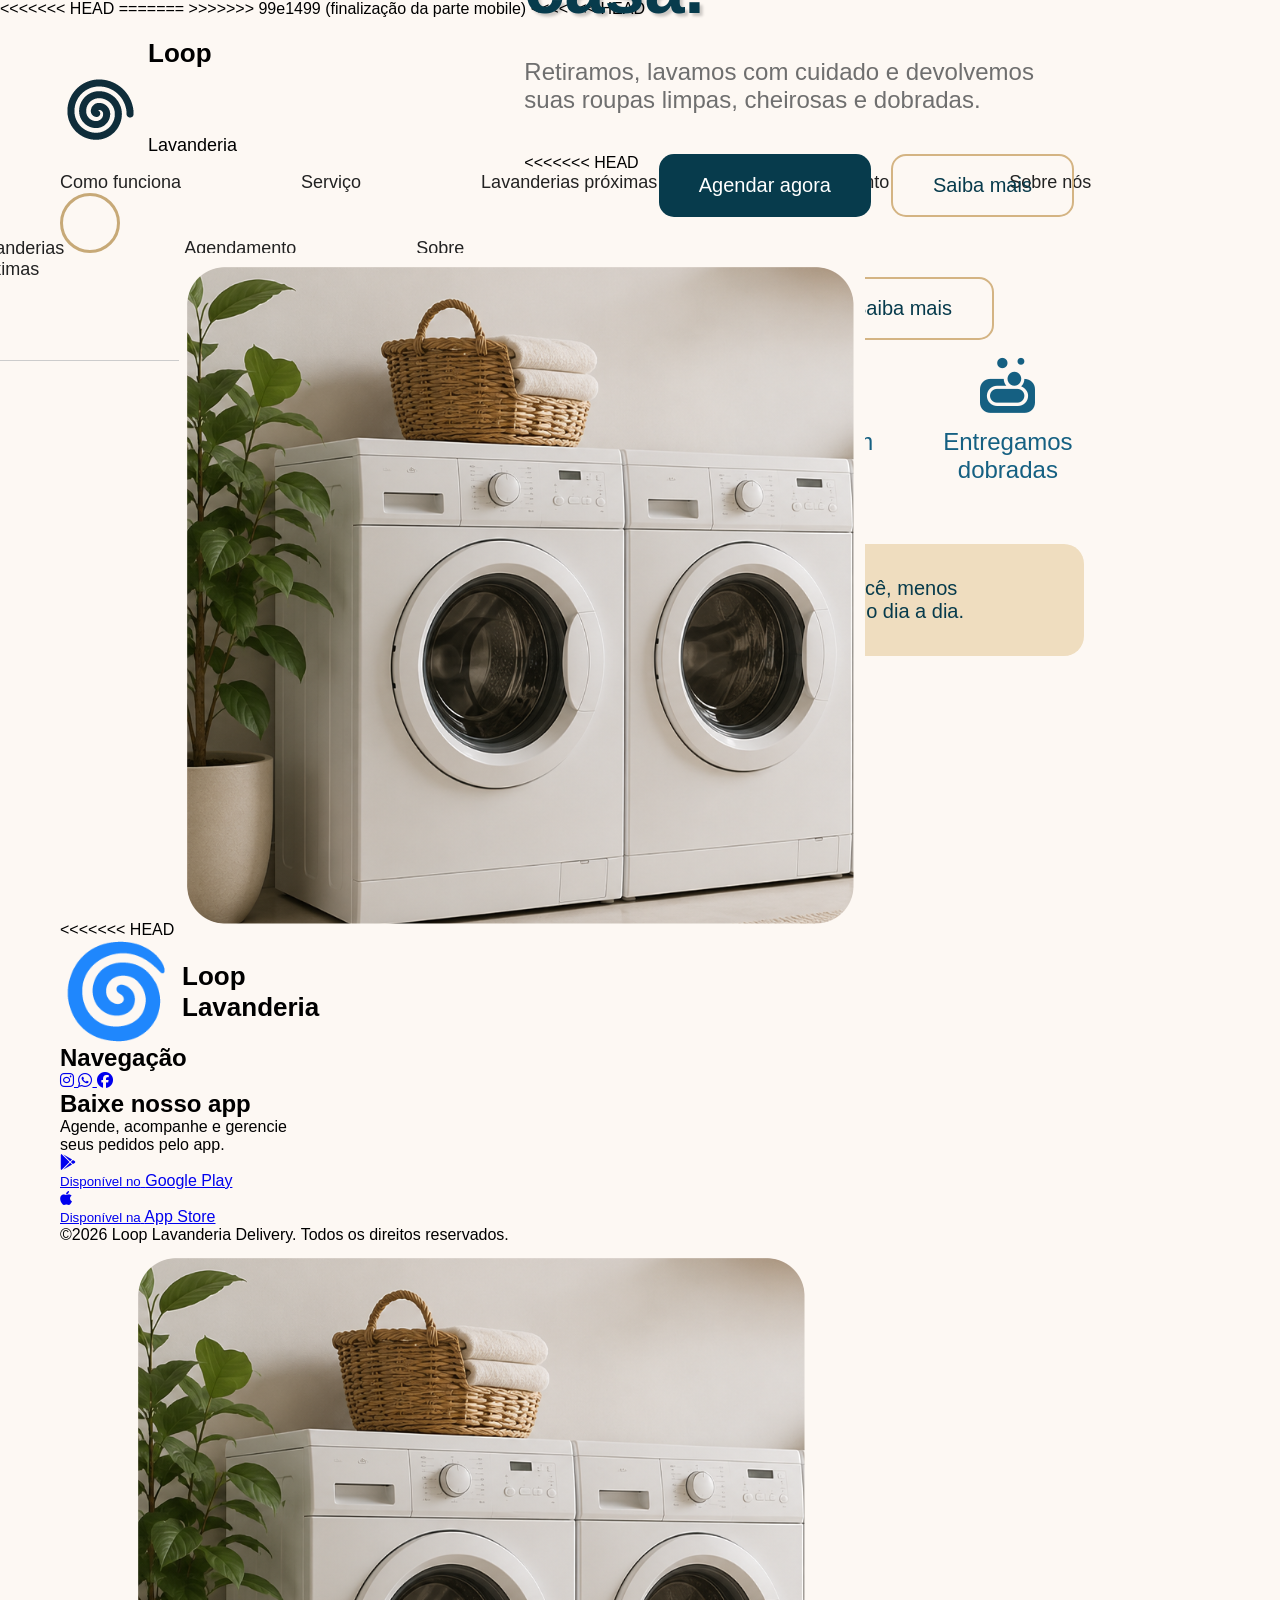
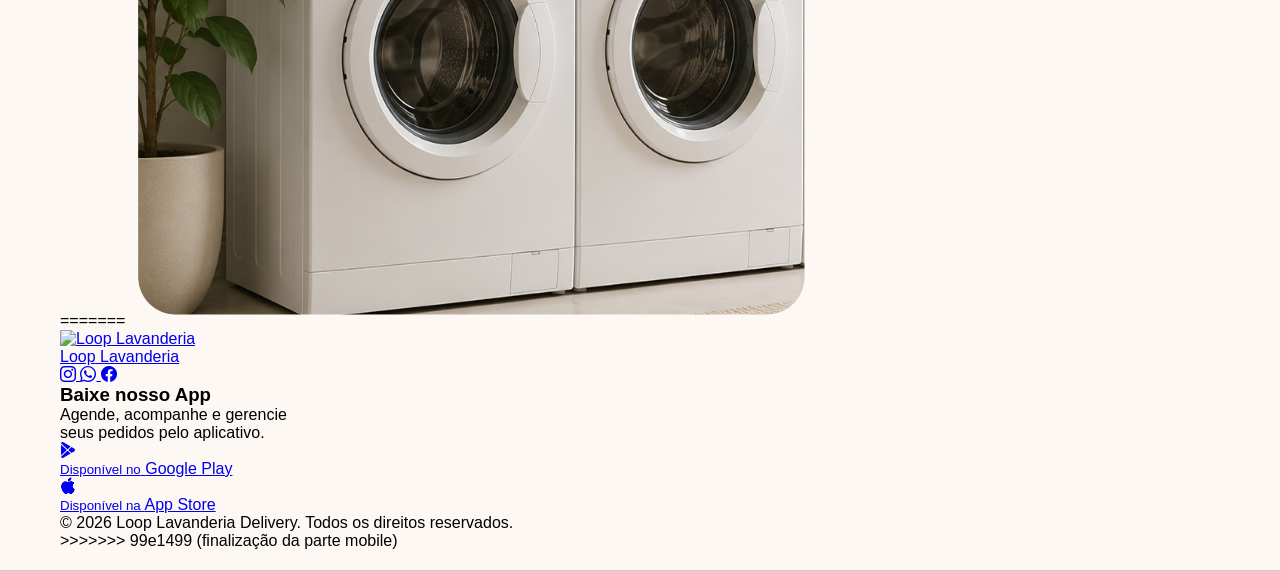
==== index.html @ d288bb86 "finalização da parte mobile" ====
<!DOCTYPE html>
<html lang="pt-BR">

<head>
    <meta charset="UTF-8">
    <meta name="viewport" content="width=device-width, initial-scale=1.0">
    <title>Loop Lavanderia</title>

    <link rel="stylesheet" href="style.css">
<<<<<<< HEAD

    <!-- Ícones -->
    <link rel="stylesheet" href="https://cdnjs.cloudflare.com/ajax/libs/font-awesome/6.5.1/css/all.min.css">
=======
    <link rel="icon" type="image/png" href="imgs/logo.png">

    <!-- Ícones -->
    <link rel="stylesheet" href="https://cdnjs.cloudflare.com/ajax/libs/font-awesome/6.5.1/css/all.min.css">
    <link rel="stylesheet" href="https://cdn.jsdelivr.net/npm/bootstrap-icons@1.11.3/font/bootstrap-icons.min.css">
>>>>>>> 99e1499 (finalização da parte mobile)


</head>

<body>
<<<<<<< HEAD

    <!-- Header -->
    <header>

        <div class="logo">
            <img src="imgs/logo.png" alt="logo">
            <div>

                <h3>Loop</h3>
                <span>Lavanderia</span>
            </div>
        </div>

        <nav>
            <a href="#" class="menu">Como funciona</a>
            <a href="#" class="menu">Serviço</a>
            <a href="#" class="menu">Lavanderias próximas</a>
            <a href="#" class="menu">Agendamento</a>
            <a href="#" class="menu">Sobre nós</a>
        </nav>

        <div class="perfil">
            <i class="fa-solid fa-user"></i>
=======
    <div class="fundo-ml"></div>
    <div class="mod-login">
        <h2 class="txtac">Acesse sua conta</h2>
    
        <form class="form_login">
            <label>Email:</label>
            <input type="email" placeholder="Seu melhor email">
    
            <label>Senha:</label>
            <input type="password" placeholder="Sua senha">
    
            <button type="submit" class="entrar-log">Entrar</button>
            <button type="button" class="registar-log" id="registar-log">Registrar-se</button>
        </form>
    </div>
    <div class="form-cadas">
        <h2 class="txtac">Crie sua conta</h2>
    
        <form class="form_cadastro">
            <label>Nome:</label>
            <input type="text" placeholder="Seu nome completo"><br>
    
            <label>Email:</label>
            <input type="email" placeholder="Seu melhor email"><br>
            <label>Telefone</label>
            <input type="phone" placeholder="Informe seu telefone"><br>
            <label>Endereço</label>
            <input type="text" placeholder="Seu endereço completo"><br>
    
            <label>Senha:</label>
            <input type="password" placeholder="Sua senha"><br>
            <label>Confirmar Senha:</label>
            <input type="password" placeholder="Confirme sua senha"><br>
    
            <button type="submit" class="cadastrar-log">Cadastrar</button>
            <button type="button" class="voltar-log">Voltar</button>
        </form>
    </div>
    <!-- Header -->
    <header>
        <div class="hamburguer">
            <button type="button" class="btn-mb"><i class="fa-solid fa-bars" id="botaoclick"></i></button>
        </div>
       <a href="index.html" class="logo">
            <div class="logo">
            
                <p><img src="https://i.ibb.co/5hFzRjt0/logo.png" alt="logo" border="0" width="50rem"></p>
                <h3>Loop <br>Lavanderia</h3>
            </div>
        </a>

        <nav class="menuclick">
            <a href="como-funciona.html" class="menu">Como funciona</a>
            <a href="nossos-servicos.html" class="menu">Serviços</a>
            <a href="localizacao.html" class="menu">Lavanderias próximas</a>
            <a href="agendamento.html" class="menu">Agendamento</a>
            <a href="sobre-nos.html" class="menu">Sobre nós</a>
        </nav>

        <div class="perfil">
            <button class="login">
                <i class="fa-solid fa-user"></i>
            </button>
>>>>>>> 99e1499 (finalização da parte mobile)
        </div>
    </header>

    <!-- Hero -->
    <section class="hero">

        <!-- Texto -->
        <div class="hero-text">

            <h1>
                Sua lavanderia,<br>
                sem sair de casa.
            </h1>

            <p>
                Retiramos, lavamos com cuidado e
                devolvemos suas roupas limpas,
                cheirosas e dobradas.
            </p>

            <div class="botoes">
<<<<<<< HEAD
                <button class="btn-primario">
                    Agendar agora
                </button>

                <button class="btn-secondario">
                    Saiba mais
                </button>
            </div>
=======
                <button  class="btn-primario">
                    Agendar agora
                </button>

                <button id="" class="btn-secondario">
                    Saiba mais
                </button>
            </div>
            
>>>>>>> 99e1499 (finalização da parte mobile)

            <!-- Benefícios -->
            <div class="beneficios">

                <div class="item">
                    <i class="fa-solid fa-truck"></i>
                    <h4>Retiramos<br>na sua casa</h4>
                </div>

                <div class="item">
                    <i class="fa-solid fa-shirt"></i>
                    <h4>Lavamos com<br>qualidade</h4>
                </div>

                <div class="item">
                    <i class="fa-solid fa-soap"></i>
                    <h4>Entregamos<br>dobradas</h4>
                </div>

            </div>

            <!-- Card -->
            <div class="card-info">
                <i class="fa-solid fa-heart"></i>

                <p class="paragrafo1">
                    Mais tempo para você, menos
                    preocupações para o dia a dia.
                </p>
            </div>

        </div>

        <!-- Imagem -->
        <div class="hero-imagem">
<<<<<<< HEAD
            <img src="imgs/maq-lav.png" alt="Lavanderia">
        </div>
    </section>

    <footer class="footer">

        <div class="footer-container">
            <div class="footer1">

                <div class="logo">
                    <p>🌀</p>
                    <h3>Loop <br>Lavanderia</h3>
                </div>


                

                

            </div>

        </div>

        <!-- Navegação -->

        <div class="footer-nav">

            <h2 class="titulo-nav">Navegação</h2>

            <div class="links">
                <div class="redes">

                    <a href="#">
                        <i class="fa-brands fa-instagram" id="insta"></i>
                    </a>

                    <a href="#">
                        <i class="fa-brands fa-whatsapp" id="whats"></i>
                    </a>

                    <a href="#">
                        <i class="fa-brands fa-facebook" id="face"></i>
                    </a>
                </div>
                

            </div>

        </div>

        <!-- Linha -->

        <div class="linha"></div>

        <!-- App -->

        <div class="footer-app">

            <h2>Baixe nosso app</h2>

            <p class="descricao-app">
                Agende, acompanhe e gerencie <br>
                seus pedidos pelo app.
            </p>

            <div class="botoes-app">

                <a href="#" class="store">
                    <i class="fa-brands fa-google-play"></i>

                    <div>
                        <small>Disponível no</small>
                        <span>Google Play</span>
                    </div>
                </a>

                <a href="#" class="store">
                    <i class="fa-brands fa-apple"></i>

                    <div>
                        <small>Disponível na</small>
                        <span>App Store</span>
                    </div>
                </a>

            </div>

        </div>

        </div>

    </footer>
    <div class="copyright">
        ©2026 Loop Lavanderia Delivery. Todos os direitos reservados.
    </div>

</body>

</html>
=======
            <img src="imgs/maq-lav.png" alt="Lavanderia maquina de lavar">
        </div>
    </section>

 <footer class="rodape">
            <div class="rodape-superior">

                <div class="rodape-logo">
                    <a href="index.html">
                        <img src="https://i.ibb.co/5hFzRjt0/logo.png" alt="Loop Lavanderia" border="0" />
                        <div class="logo-texto">
                            <span>Loop</span>
                            <span>Lavanderia</span>
                        </div>
                    </a>
                </div>

                <div class="rodape-redes">
                    <a href="#" aria-label="Instagram">
                        <i class="bi bi-instagram"></i>
                    </a>
                    <a href="#" aria-label="WhatsApp">
                        <i class="bi bi-whatsapp"></i>
                    </a>
                    <a href="#" aria-label="Facebook">
                        <i class="bi bi-facebook"></i>
                    </a>
                </div>

                <div class="rodape-app">
                    <h3> Baixe nosso App </h3>
                    <p>
                        Agende, acompanhe e gerencie<br>
                        seus pedidos pelo aplicativo.
                    </p>

                    <div class="botoes-app">
                        <a href="#" class="store">
                            <i class="bi bi-google-play"></i>
                            <div>
                                <small>Disponível no</small>
                                <span>Google Play</span>
                            </div>
                        </a>

                        <a href="#" class="store">
                            <i class="bi bi-apple"></i>
                            <div>
                                <small> Disponível na </small>
                                <span> App Store </span>
                            </div>
                        </a>
                    </div>
                </div>
            </div>

            <div class="linha"></div>
            <div class="copyright">
                © 2026 Loop Lavanderia Delivery. Todos os direitos reservados.
            </div>
        </footer>

<script src="login.js"></script>
<script src="menu.js"></script>
</body>

</html>
>>>>>>> 99e1499 (finalização da parte mobile)
---- style.css ----
* {
    margin: 0;
    padding: 0;
    box-sizing: border-box;
    font-family: Arial, sans-serif;
}

body {
    background: #FDF8F3;
}

/* HEADER */

header {
<<<<<<< HEAD
    display: flex;
    justify-content: space-between;
    align-items: center;
    padding: 20px 60px;
    border-bottom: 1px solid #ccc;
}

.logo {
    display: flex;
    align-items: center;
    gap: 10px;
}

.logo i {
    font-size: 40px;
    color: #073B4C;
}

.logo h3 {
    font-size: 26px;
}

.logo span {
    font-size: 18px;
}

nav {
    display: flex;
    gap: 120px;
}

nav a {
    text-decoration: none;
    color: #222;
    font-size: 18px;
    transition: .3s;
}

nav a:hover {
    color: #073B4C;
}

.perfil {
    width: 60px;
    height: 60px;

    border: 3px solid #C7A977;
    border-radius: 50%;

    display: flex;
    justify-content: center;
    align-items: center;
}

.perfil i {
    font-size: 25px;
}
=======
      display:flex;
    justify-content:space-between;
    align-items:center;
    text-decoration: none;
    padding:20px 60px;
    border-bottom:1px solid #ccc;
    font-weight: 700;
}

.npedido{
    font-family: Inder, sans-serif;
    font-size: 30px;
    color: #073B4C;
    width: auto;
    height: auto;
    margin-top: 2rem;
    padding-bottom: 1rem;
}
.pedidost{display: flex;
    flex-direction: column;
    justify-content: center;
    align-items: center;
    margin-top: -2rem;
    
}
.logostsa{
    display: flex;
    flex-direction: column;
    justify-content: center;
    align-items: center;
    width: 2.5rem;;
    background-color: none;
    border-radius: 50%;
}
.status{
    display: flex;
    justify-content: center;
    align-items: center;
    width: 50px;
    height: 50px;
    border-radius: 50%;
    background-color: #0F2D3A;
    margin-top: 2.2rem;
    margin-right: 15rem;
}
.status2{
    display: flex;
    justify-content: center;
    align-items: center;
    width: 50px;
    height: 50px;
    border-radius: 50%;
    border: #0F2D3A solid 2px;
    margin-top: 2rem;
    margin-left: 1.2rem;
}
.alinhamento{
    display: block;
    justify-content: center;
    align-items: center;
    margin-left: 5rem;
    margin-top: -3.2rem;
}
.status3{
    display: flex;
    justify-content: center;
    align-items: center;
    width: 50px;
    height: 50px;
    border-radius: 50%;
    border: #0F2D3A solid 2px;
    margin-top: 2rem;
    margin-right: 15rem;
}
hr{   
    transform: rotate(90deg);
    color:  #0F2D3A;
    width: 6.7rem;
    margin-top: 1rem;
    margin-right: 15rem;
    
}
.cardstatus{
    display: flex;
    flex-direction: column;
    background-color: #F9EFE2;
    width: 30rem;
    height: 9.2rem;
    justify-content: center;
    align-items: center;
    gap: 10px;
    margin-top: 7rem;
    margin-left: 5rem;
    margin-bottom: 3rem;
    border-radius: 10px;
}
.cardstatus .txtst{
    font-size: 20px;
    color: #073B4C;
    font-weight: bold;
}
.cardstatus .horaprev{
    font-size: 18px;
    color: #073B4C;
    padding-bottom: 4rem;
}
.cardstatus .caminhao{
    font-size: 40px;
    color: #073B4C;
    padding-top: 2rem;
    padding-top: 2rem;
}
.check-white {
    color: white;
    font-size: 24px;
  }
.logo{
    display:flex;
    align-items:center;
    text-decoration: none;
    gap:10px;
    font-size: 90px;
}
 
.logo i{
    font-size:40px;
    color:#073B4C;
}
 
.logo h3{
    font-size:26px;
}
 
.logo span{
    font-size:18px;
}



.perfil{
    width:60px;
    height:60px;
    border:3px solid #C7A977;
    border-radius:50%;
    display:flex;
    justify-content:center;
    align-items:center;
}
 
.perfil i{
    font-size:25px;
}

>>>>>>> 99e1499 (finalização da parte mobile)

/* HERO */

.hero {
    display: flex;
    justify-content: space-between;
    align-items: center;

    padding: 50px 80px;
    gap: 50px;
}
<<<<<<< HEAD
=======
.hero-pedidos {
    display: flex;
    flex-direction: column;
    justify-content: center;
    align-items: center;
    

}
.stats{
    display: flex;
    flex-direction: column;
    justify-content: center;
    align-items: center;
    gap: 30px;
    margin-top: 2rem;
}
.pedidos1{
    font-size: 50px;
    margin-top: 2rem;
    padding-bottom: 2rem;
    color: #073B4C;
}
>>>>>>> 99e1499 (finalização da parte mobile)

.hero-text {
    flex: 1;
}

.hero-text h1 {
    font-size: 72px;
    color: #073B4C;
    line-height: 1.1;

    text-shadow: 3px 3px 3px rgba(0, 0, 0, .2);

    margin-bottom: 30px;
}

.hero-text p {
    font-size: 24px;
    color: #6F6F6F;

    max-width: 650px;

    margin-bottom: 40px;
}

/* BOTÕES */

.botoes {
    display: flex;
    gap: 20px;

    margin-bottom: 60px;
}

.btn-primario {
    padding: 18px 40px;

    border: none;
    border-radius: 15px;

    background: #073B4C;
    color: white;

    font-size: 20px;
    cursor: pointer;
    transition: .3s;
}

.btn-primario:hover {
    transform: translateY(-3px);
}

.btn-secondario {
    padding: 18px 40px;

    border: 2px solid #D4B483;
    border-radius: 15px;

    background: transparent;

    font-size: 20px;
    color: #073B4C;

    cursor: pointer;
    transition: .3s;
}

.btn-secondario:hover {
    background: #D4B483;
}

/* BENEFÍCIOS */

.beneficios {
    display: flex;
    gap: 70px;

    margin-bottom: 60px;
}

.item {
    text-align: center;
<<<<<<< HEAD
=======
    transition:.4s;
}

.item:hover{
    transform:translateY(-10px);
>>>>>>> 99e1499 (finalização da parte mobile)
}

.item i {
    font-size: 55px;
    color: #156082;

    margin-bottom: 15px;
}

.item h4 {
    color: #156082;
    font-size: 24px;
    font-weight: 500;
}

/* CARD */

.card-info {
    width: 480px;
    height: 7rem;

    display: flex;
    align-items: center;
    gap: 20px;

    background: #EFDDBF;

    padding: 25px;

    border-radius: 20px;
    margin: 0;
    font-size: 20px;
    color: #073B4C;
    margin-left: 5rem;

}

.card-info i {
    font-size: 40px;
    color: #D9923B;
}



/* IMAGEM */

.hero-imagem {
    flex: 1;
    border-radius: none;
}

<<<<<<< HEAD
.hero-image img {
=======
.hero-imagem img {
>>>>>>> 99e1499 (finalização da parte mobile)
    width: 100%;
    border-radius: 50px;
    object-fit: cover;
    box-shadow: 0 10px 20px rgba(0, 0, 0, .15);

}

.menu {
<<<<<<< HEAD
=======
    padding: 2rem;
>>>>>>> 99e1499 (finalização da parte mobile)
    position: relative;
    text-decoration: none;
    color: #222;
    padding-bottom: 20px;
<<<<<<< HEAD
=======
    font-size: 22px;
>>>>>>> 99e1499 (finalização da parte mobile)
}

.menu::after {
    content: "";
    position: absolute;
    left: 0;
    bottom: 0;

    width: 100%;
    height: 3px;
    background: #156082;

    transform: scaleX(0);
    transition: transform .5s ease;
}

.menu:hover {
    color: #D4B483;
}

.menu:hover::after {
    transform: scaleX(0.75);
}

<<<<<<< HEAD
.footer {
    background-color: #eee1d2;
    display: flex;
    justify-content: space-between;
    align-items: flex-start;
    gap: 50px;
    flex-wrap: wrap;

}

.texto-descrição {
    padding: 20px;
    font-size: larger;
}

.redes {
    display: flex;
    gap: 40px;
    font-size: 3rem;
    padding: 20px;
}

.footer-nav {
    padding: 40px;
    display: grid;
    flex-direction: row;
    justify-content: flex-end;
}

.titulo-nav {
    padding-left: 100px;
    font-size: 26px;

}

.links {
    padding: 30px;
    margin: 20px;
    display: flex;
    gap: 70px;
    font-size: larger;
    width: 20rem;
}
#insta:hover{
    background: linear-gradient(135deg, #833ab4, #fd1d1d, #fcb045);
    -webkit-background-clip: text;
    -webkit-text-fill-color: transparent;
    background-clip: text
}
#whats:hover{
    color:rgb(3, 145, 3)
}
#face:hover{
    color: #076e96;
}


.links a {
    text-decoration: none;
    color: #111;

    transition: .3s;
}

.links a:hover {
    color: #0A5673;
}


.footer-app {
    padding: 40px;
}

/* LINHA */

.linha {
    margin-top: 60px;
    width: 1.5px;
    background: #222;
    min-height: 220px;
}

/* APP */

.footer-app {
    text-align: center;
}

.descricao-app {
    font-size: larger;
    margin-top: 20px;
}

.footer-app p {
    font-size: 24px;
    line-height: 40px;
    color: #111;
    margin-bottom: 35px;
}

.botoes-app {
    display: flex;
    gap: 20px;
    justify-content: center;
}

.store {
    display: flex;
    align-items: center;
    gap: 15px;

    background: #18314F;
    color: #fff;

    padding: 10px 15px;

    border-radius: 15px;
    text-decoration: none;

    transition: .3s;
}

.store:hover {
    transform: translateY(-4px);
}

.store i {
    font-size: 40px;
}

.store small {
    display: block;
    font-size: 14px;
}

.store span {
    font-size: 28px;
}

/* Copyright */

.copyright {
    background-color: #eee1d2;
    display: flex;
    justify-content: center;
}

.footer1 {
    display: block;
    margin-left: 5rem;
    margin-top: 2rem;
=======

/* FOOTER */

.rodape{
    margin-top:25px;
    background:#eedfcd;
    padding:50px 60px 25px;
}

.rodape-superior{
    display:grid;
    grid-template-columns:1fr auto 1fr;
    align-items:center;
    gap:40px;
}

.rodape-logo a{
    display:flex;
    align-items:center;
    gap:18px;
    text-decoration:none;
}

.rodape-logo img{
    width:60px;
}

.rodape-logo .logo-texto{
    display:flex;
    flex-direction:column;
    line-height:1.1;
}

.rodape-logo .logo-texto span:first-child{
    font-size:24px;
    font-weight:bold;
    color:#163547;
}

.rodape-logo .logo-texto span:last-child{
    color:#356f9d;
    font-size:15px;
}

.rodape-redes{
    display:flex;
    justify-content:center;
    gap:18px;
}

.rodape-redes a{
    width:48px;
    height:48px;
    border-radius:50%;
    background:white;
    display:flex;
    justify-content:center;
    align-items:center;
    text-decoration:none;
    color:#163547;
    font-size:22px;
    transition:.3s;
}

.rodape-redes a:hover{
    background:#356f9d;
    color:white;
    transform:translateY(-4px);
}

.rodape-app{
    text-align:right;
}

.rodape-app h3{
    margin-bottom:8px;
    color:#163547;
}

.rodape-app p{
    font-size:14px;
    margin-bottom:18px;
    color:#555;
}

.botoes-app{
    display:flex;
    justify-content:flex-end;
    gap:15px;
}

.store{
    display:flex;
    align-items:center;
    gap:12px;
    text-decoration:none;
    color:white;
    background:#163547;
    padding:12px 18px;
    border-radius:14px;
    transition:.3s;
}

.store:hover{
    background:#356f9d;
    transform:translateY(-3px);
}

.store i{
    font-size:26px;
}

.store small{
    display:block;
    font-size:11px;
}

.store span{
    font-size:15px;
    font-weight:bold;
}

.linha{
    width:100%;
    height:1px;
    background:rgba(22,53,71,.15);
    margin:35px 0 20px;
}

.copyright{
    text-align:center;
    color:#163547;
    font-size:14px;
>>>>>>> 99e1499 (finalização da parte mobile)
}

.paragrafo1 {
    display: block;
    margin-top: 3rem;


}
<<<<<<< HEAD




=======
.localizacao{
    display: inline-block;
}
.lavtxt{
    font-size: 30px;
    color: #073B4C;
    margin-left: 5rem;
    margin-top: 3rem;
}
.card12{
    display: flex;
    justify-content: center;
    align-items: center;
    width: 19rem;
    height: 6.2rem;
    background-color: #e2e2e2;
    margin-left: 5rem;
    margin-top: 3rem;
    border-radius: 2rem;
    font-size: 20px;
    color: #073B4C;
}
.card13{
    display: flex;
    justify-content: center;
    align-items: center;
    width: 19rem;
    height: 6.2rem;
    border-radius: 1px solid #073B4C;
    box-shadow: #171e20 1px 2px 8px;
    margin-left: 5rem;
    margin-top: 3rem;
    border-radius: 1rem;
    font-size: 14px;
    color: #073B4C;
    margin-bottom: 3rem;
}
.card13:hover{
    box-shadow: #e2e2e2 1px 2px 8px;
    border: 4px solid #eee1d2;
    transform: scale(1);
    transition: 0.8s;
}
.card13 i{
    font-size: 40px;
    color: #073B4C;
    margin-right: 1rem;
    padding: auto;
    box-shadow: #156082;
}
.card13 .linhas{
    display: flex;
    
}
.aberto{
    background-color: #dca76663;
    border-radius: 1rem;
    padding: 0.22rem;
    margin-left: 1.2rem;
}
.fechada{

    background-color: #b0b0b0;
    border-radius: 1rem;
    padding: 0.22rem;
    margin-left: 1.2rem;



    
}
.star2{
    font-size: 1rem;
    margin-left: 1rem;
}
.mapa{
    display: flex;
    justify-content: center;
    align-items: center;
    margin-top: -30rem;
    margin-left: 45rem;
    margin-bottom: 7rem;
    width: 100%;
    max-width: 900px;
}
.mod-login {
    display: none;
    position: fixed;
    top: 50%;
    left: 50%;
    transform: translate(-50%, -50%);

    width: 400px;
    max-width: 90%;

    padding: 30px;
    flex-direction: column;
    align-items: center;
    gap: 5px;

    background: rgba(165, 146, 122, 0.801);
    border-radius: 20px;
    box-shadow: 0 10px 30px rgba(0,0,0,.3);

    z-index: 9999;
}
.fundo-ml{
    display: none;
    position: fixed;
    top: 0;
    left: 0;
    width: 100%;
    height: 100%;
    background-color: rgba(0, 0, 0, 0.5);
    z-index: 9998;
}
.form-cadas{
    z-index: 9999;
    position: fixed;
    background: rgba(165, 146, 122, 0.801);
    align-items: center;
    top: 50%;
    left: 50%;
    transform: translate(-50%, -50%);
    margin-top: 1rem;
    width: 30rem;
    display: none;
    border-radius: 1rem;
    flex-direction: column;
    gap: 12px;
}
.form_cadastro .txtac{
    margin-top: 2rem; 

    display: flex;

}
.form-cadas button {
    margin-top: 15px;
    padding: 12px;

    border: none;
    border-radius: 8px;

    background: #0A5673;
    color: white;
    font-size: 1rem;
    font-weight: bold;

    cursor: pointer;
    transition: .3s;
}
.form-cadas button:hover {
    background: #0a557385;
    transition: 0.5s;
}
.form-cadas label {
    font-weight: bold;
    color: #3a2b1f;
}
.form-cadas input {
    display: flex;
    position: relative;
    justify-content: center;
    width: 20rem;
    padding: 5px;
    gap: 15px;
    border: none;
    border-radius: 8px;
    outline: none;
    font-size: 1rem;
}

.mod-login .txtac {
    margin-top: 2rem;
    margin-bottom: 2rem;
    font-size: 2rem;
    color: #3a2b1f;
}

.form_login {
    width: 100%;
    display: flex;
    flex-direction: column;
    gap: 12px;
}

.form_login label {
    font-weight: bold;
    color: #3a2b1f;
}

.form_login input {
    display: flex;
    position: relative;
    width: 100%;
    padding: 5px;
    gap: 15px;
    border: none;
    border-radius: 8px;
    outline: none;
    font-size: 1rem;
}

.form_login button {
    margin-top: 15px;
    padding: 12px;

    border: none;
    border-radius: 8px;

    background: #0A5673;
    color: white;
    font-size: 1rem;
    font-weight: bold;

    cursor: pointer;
    transition: .3s;
}
.form_login .registar-log{
    margin-top: 15px;
    padding: 12px;

    border: none;
    border-radius: 8px;

    background: #d5ad71;
    color: white;
    font-size: 1rem;
    font-weight: bold;

    cursor: pointer;
    transition: .3s;

}

.form_login button:hover {
    background: #0a557385;
    transition: 0.5s;
}
.login{
    display: flex;
    justify-content: center;
    align-items: center;
    border: none;
    cursor: pointer;
}
@media(min-width:721px){
    .hamburguer{
        display: none;
    }
}
>>>>>>> 99e1499 (finalização da parte mobile)

/* RESPONSIVO */

@media(max-width: 768px) {

    header {
        flex-direction: column;
        gap: 20px;
    }

    nav {
<<<<<<< HEAD
=======
        display: flex;
>>>>>>> 99e1499 (finalização da parte mobile)
        flex-direction: column;
        text-align: center;
        gap: 15px;
    }

<<<<<<< HEAD
=======
    

>>>>>>> 99e1499 (finalização da parte mobile)

    .hero {
        flex-direction: column;
        padding: 30px;
    }
<<<<<<< HEAD
=======
    .hero-pedidos {
        flex-direction: column;
        padding: 30px;
    }
>>>>>>> 99e1499 (finalização da parte mobile)

    .hero-text h1 {
        font-size: 50px;
    }

    .hero-text p {
        font-size: 20px;
    }

    .beneficios {
        flex-direction: column;
        align-items: center;
    }

    .card-info {
        width: 100%;
<<<<<<< HEAD
    }
}
=======
        margin-left: 0;
    }

    .pedido-item {
        display: flex;
        flex-direction: column;
        align-items: center;
        text-align: center;
    }

    .status, .status2, .status3 {
        margin-right: 0;
    }

    .alinhamento {
        margin-left: 0;
        margin-top: 0;
    }

    .stats hr {
        margin-right: 0;
        width: 3rem;
    }

    .cardstatus {
        width: 100%;
        max-width: 320px;
        margin-left: 0;
    }

    .mapa {
        margin-top: 7rem;
        margin-left: 2rem;

        width: 100%;
        max-width: 100%;
        display: flex;
    }

    .mapa iframe {
        width: 100%;
        max-width: 80%;
        height: 290px;
    }

    .informacao {
        margin-left: 0;
    }

    .localizacao {
        display: block;
        width: 100%;
        margin-left: 12rem;
    }

    .card12, .card13 {
        width: 100%;
        max-width: 320px;
        margin-left: 0;
    }

    .rodape {
        padding: 40px 25px 25px;
    }

    .rodape-superior {
        grid-template-columns: 1fr;
        text-align: center;
        gap: 30px;
    }

    .rodape-logo a {
        justify-content: center;
    }

    .rodape-redes {
        justify-content: center;
    }

    .rodape-app {
        text-align: center;
    }

    .botoes-app {
        justify-content: center;
        flex-wrap: wrap;
    }
    .hamburguer{
        display: flex;
        margin-right: 35rem;
        width: 5rem;
        
        height: 2rem;
    }
    header .btn-mb{
        display: flex;
        width: 3rem;
        border-radius: 0.80rem;
        height: 3rem;
        border: none;
        justify-content: center;
        align-items: center;
    }
    header .hamburguer #botaoclick{
        height: 1rem;
        width: 10rem;
        align-items: center;
        justify-content: center;
    }
}
>>>>>>> 99e1499 (finalização da parte mobile)
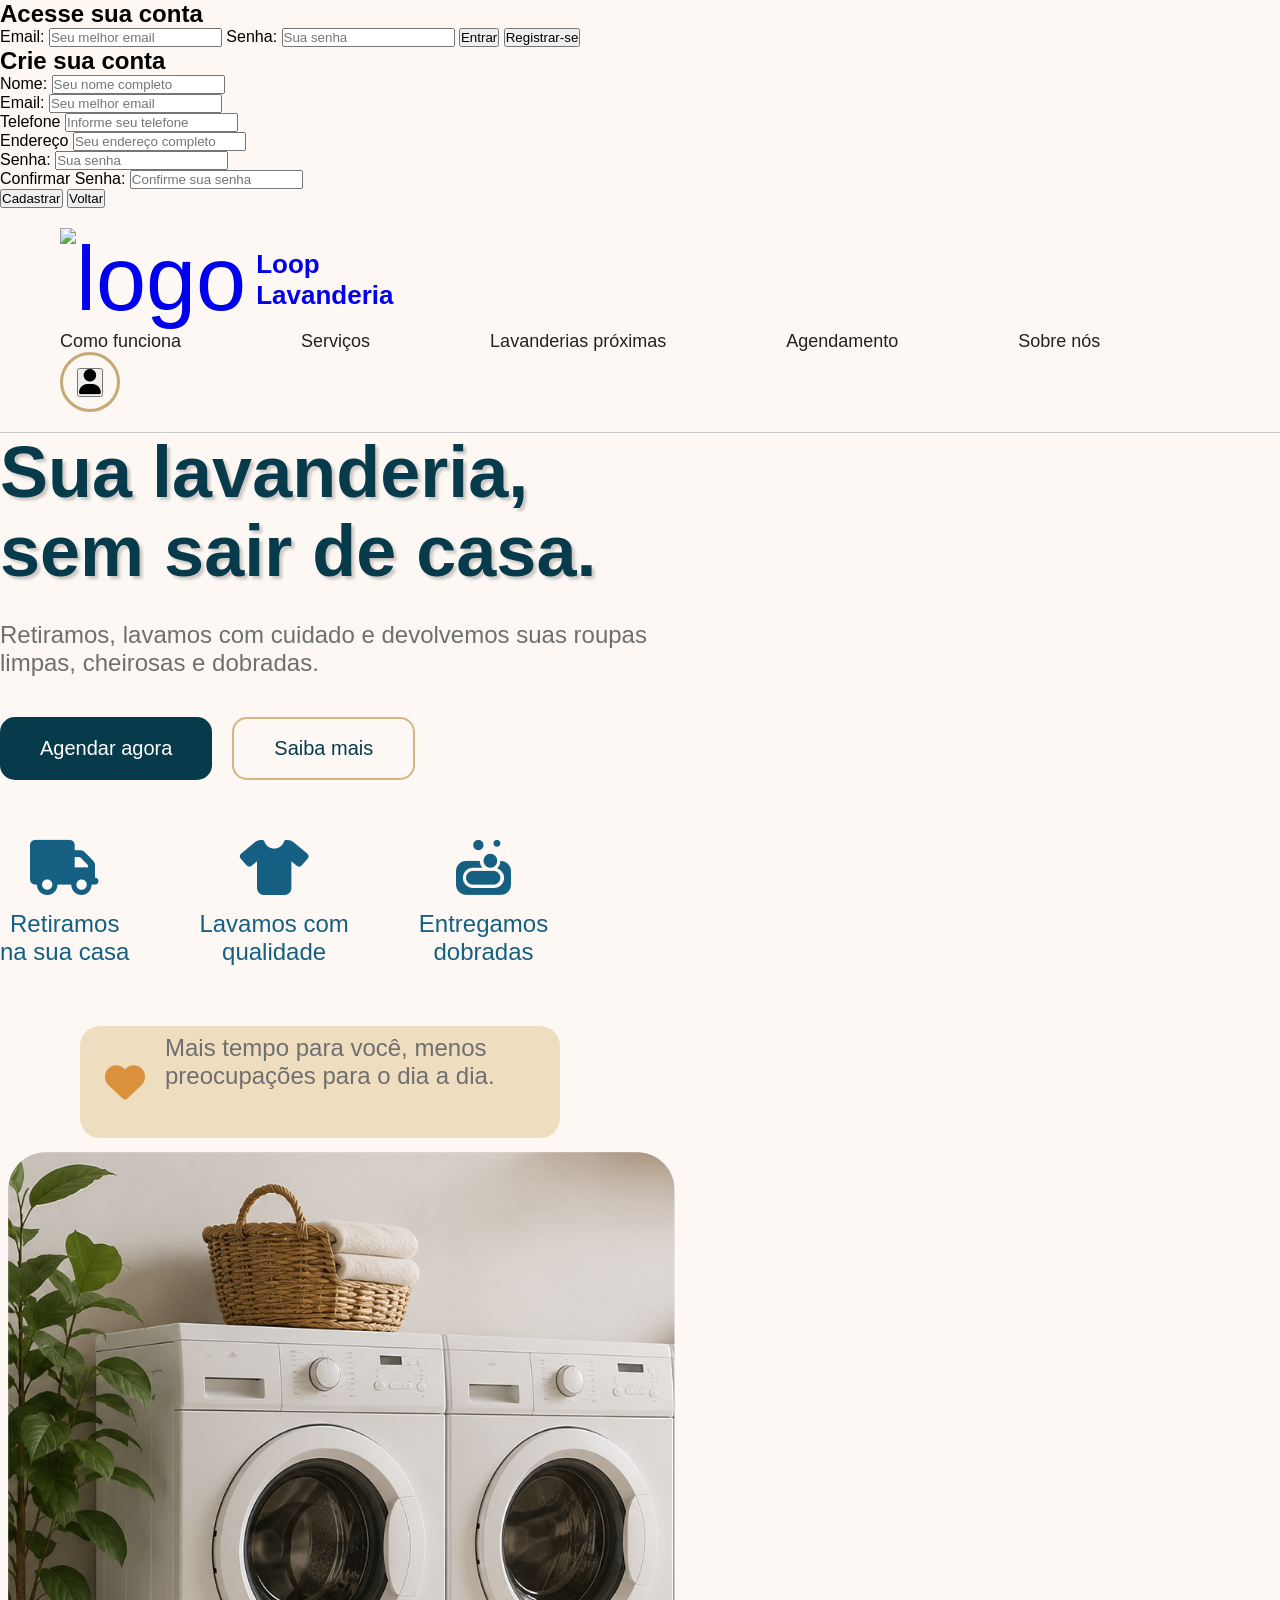
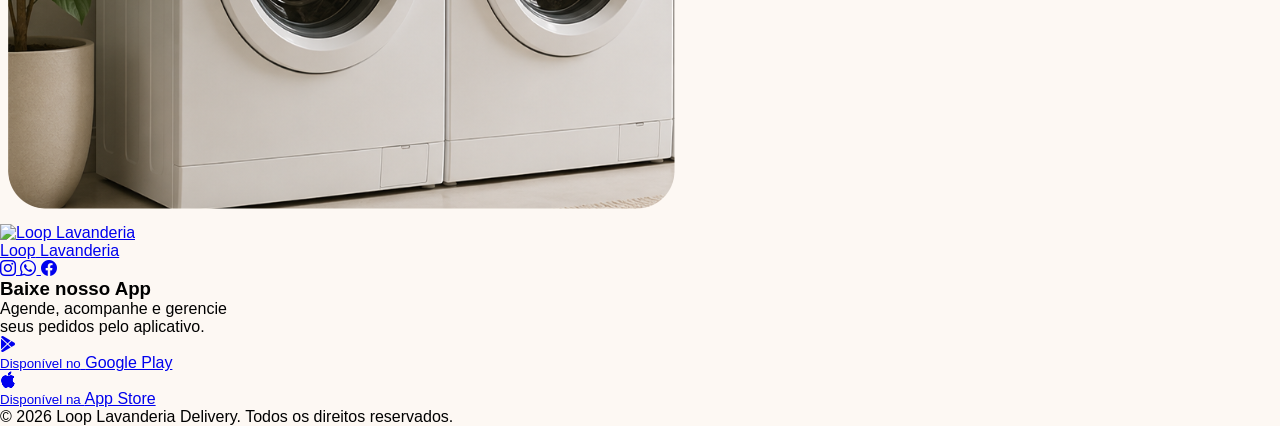
==== commit 7e7fb662: "Atualizações de erros" ====
--- a/index.html
+++ b/index.html
@@ -7,47 +7,16 @@
     <title>Loop Lavanderia</title>
 
     <link rel="stylesheet" href="style.css">
-<<<<<<< HEAD
-
-    <!-- Ícones -->
-    <link rel="stylesheet" href="https://cdnjs.cloudflare.com/ajax/libs/font-awesome/6.5.1/css/all.min.css">
-=======
     <link rel="icon" type="image/png" href="imgs/logo.png">
 
     <!-- Ícones -->
     <link rel="stylesheet" href="https://cdnjs.cloudflare.com/ajax/libs/font-awesome/6.5.1/css/all.min.css">
     <link rel="stylesheet" href="https://cdn.jsdelivr.net/npm/bootstrap-icons@1.11.3/font/bootstrap-icons.min.css">
->>>>>>> 99e1499 (finalização da parte mobile)
 
 
 </head>
 
 <body>
-<<<<<<< HEAD
-
-    <!-- Header -->
-    <header>
-
-        <div class="logo">
-            <img src="imgs/logo.png" alt="logo">
-            <div>
-
-                <h3>Loop</h3>
-                <span>Lavanderia</span>
-            </div>
-        </div>
-
-        <nav>
-            <a href="#" class="menu">Como funciona</a>
-            <a href="#" class="menu">Serviço</a>
-            <a href="#" class="menu">Lavanderias próximas</a>
-            <a href="#" class="menu">Agendamento</a>
-            <a href="#" class="menu">Sobre nós</a>
-        </nav>
-
-        <div class="perfil">
-            <i class="fa-solid fa-user"></i>
-=======
     <div class="fundo-ml"></div>
     <div class="mod-login">
         <h2 class="txtac">Acesse sua conta</h2>
@@ -88,9 +57,7 @@
     </div>
     <!-- Header -->
     <header>
-        <div class="hamburguer">
-            <button type="button" class="btn-mb"><i class="fa-solid fa-bars" id="botaoclick"></i></button>
-        </div>
+
        <a href="index.html" class="logo">
             <div class="logo">
             
@@ -99,7 +66,7 @@
             </div>
         </a>
 
-        <nav class="menuclick">
+        <nav>
             <a href="como-funciona.html" class="menu">Como funciona</a>
             <a href="nossos-servicos.html" class="menu">Serviços</a>
             <a href="localizacao.html" class="menu">Lavanderias próximas</a>
@@ -111,7 +78,6 @@
             <button class="login">
                 <i class="fa-solid fa-user"></i>
             </button>
->>>>>>> 99e1499 (finalização da parte mobile)
         </div>
     </header>
 
@@ -133,16 +99,6 @@
             </p>
 
             <div class="botoes">
-<<<<<<< HEAD
-                <button class="btn-primario">
-                    Agendar agora
-                </button>
-
-                <button class="btn-secondario">
-                    Saiba mais
-                </button>
-            </div>
-=======
                 <button  class="btn-primario">
                     Agendar agora
                 </button>
@@ -152,7 +108,6 @@
                 </button>
             </div>
             
->>>>>>> 99e1499 (finalização da parte mobile)
 
             <!-- Benefícios -->
             <div class="beneficios">
@@ -188,107 +143,6 @@
 
         <!-- Imagem -->
         <div class="hero-imagem">
-<<<<<<< HEAD
-            <img src="imgs/maq-lav.png" alt="Lavanderia">
-        </div>
-    </section>
-
-    <footer class="footer">
-
-        <div class="footer-container">
-            <div class="footer1">
-
-                <div class="logo">
-                    <p>🌀</p>
-                    <h3>Loop <br>Lavanderia</h3>
-                </div>
-
-
-                
-
-                
-
-            </div>
-
-        </div>
-
-        <!-- Navegação -->
-
-        <div class="footer-nav">
-
-            <h2 class="titulo-nav">Navegação</h2>
-
-            <div class="links">
-                <div class="redes">
-
-                    <a href="#">
-                        <i class="fa-brands fa-instagram" id="insta"></i>
-                    </a>
-
-                    <a href="#">
-                        <i class="fa-brands fa-whatsapp" id="whats"></i>
-                    </a>
-
-                    <a href="#">
-                        <i class="fa-brands fa-facebook" id="face"></i>
-                    </a>
-                </div>
-                
-
-            </div>
-
-        </div>
-
-        <!-- Linha -->
-
-        <div class="linha"></div>
-
-        <!-- App -->
-
-        <div class="footer-app">
-
-            <h2>Baixe nosso app</h2>
-
-            <p class="descricao-app">
-                Agende, acompanhe e gerencie <br>
-                seus pedidos pelo app.
-            </p>
-
-            <div class="botoes-app">
-
-                <a href="#" class="store">
-                    <i class="fa-brands fa-google-play"></i>
-
-                    <div>
-                        <small>Disponível no</small>
-                        <span>Google Play</span>
-                    </div>
-                </a>
-
-                <a href="#" class="store">
-                    <i class="fa-brands fa-apple"></i>
-
-                    <div>
-                        <small>Disponível na</small>
-                        <span>App Store</span>
-                    </div>
-                </a>
-
-            </div>
-
-        </div>
-
-        </div>
-
-    </footer>
-    <div class="copyright">
-        ©2026 Loop Lavanderia Delivery. Todos os direitos reservados.
-    </div>
-
-</body>
-
-</html>
-=======
             <img src="imgs/maq-lav.png" alt="Lavanderia maquina de lavar">
         </div>
     </section>
@@ -352,8 +206,6 @@
         </footer>
 
 <script src="login.js"></script>
-<script src="menu.js"></script>
 </body>
 
 </html>
->>>>>>> 99e1499 (finalização da parte mobile)
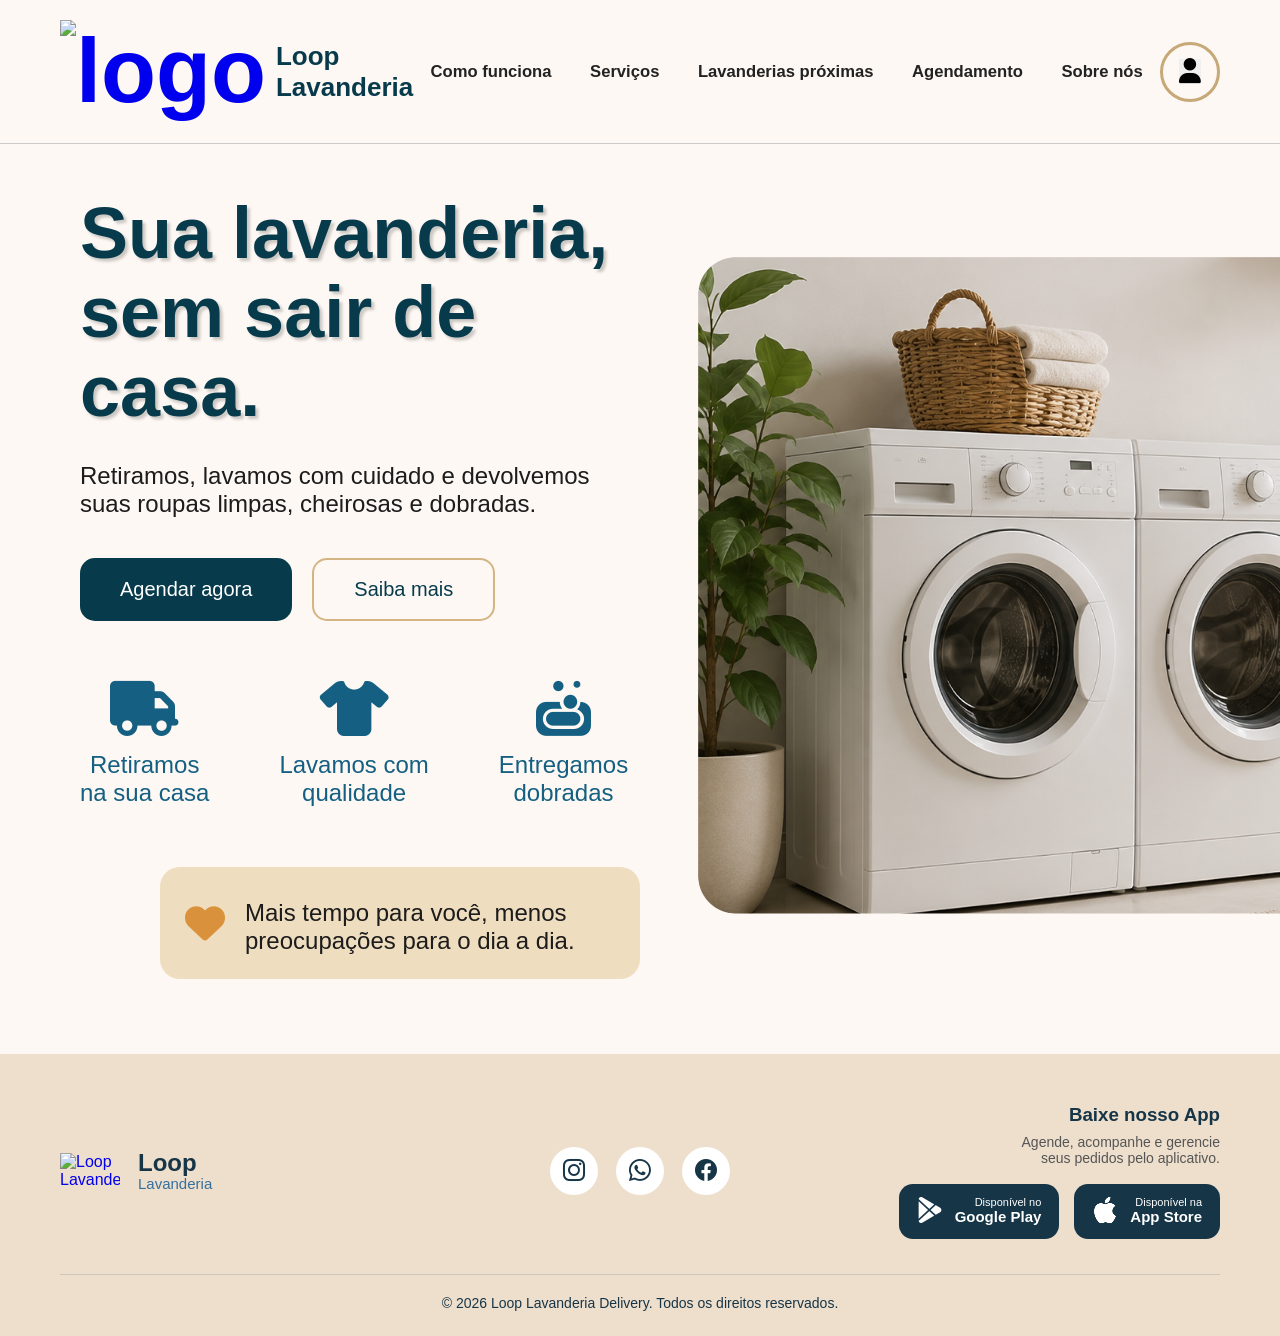
==== commit 8a9faf95: "Ajuste do menu responsivo" ====
--- a/index.html
+++ b/index.html
@@ -7,6 +7,7 @@
     <title>Loop Lavanderia</title>
 
     <link rel="stylesheet" href="style.css">
+    <link rel="stylesheet" href="index.css">
     <link rel="icon" type="image/png" href="imgs/logo.png">
 
     <!-- Ícones -->
@@ -16,7 +17,7 @@
 
 </head>
 
-<body>
+<body class="pagina-index">
     <div class="fundo-ml"></div>
     <div class="mod-login">
         <h2 class="txtac">Acesse sua conta</h2>
@@ -66,7 +67,11 @@
             </div>
         </a>
 
-        <nav>
+        <button class="menu-toggle" type="button" aria-label="Abrir menu" aria-controls="menu-principal" aria-expanded="false">
+            <i class="fa-solid fa-bars" aria-hidden="true"></i>
+        </button>
+
+        <nav id="menu-principal">
             <a href="como-funciona.html" class="menu">Como funciona</a>
             <a href="nossos-servicos.html" class="menu">Serviços</a>
             <a href="localizacao.html" class="menu">Lavanderias próximas</a>
@@ -99,9 +104,9 @@
             </p>
 
             <div class="botoes">
-                <button  class="btn-primario">
+                <a href="agendamento.html" class="btn-primario">
                     Agendar agora
-                </button>
+                </a>
 
                 <button id="" class="btn-secondario">
                     Saiba mais
@@ -206,6 +211,7 @@
         </footer>
 
 <script src="login.js"></script>
+<script src="menu.js"></script>
 </body>
 
 </html>
--- a/style.css
+++ b/style.css
@@ -12,65 +12,6 @@
 /* HEADER */
 
 header {
-<<<<<<< HEAD
-    display: flex;
-    justify-content: space-between;
-    align-items: center;
-    padding: 20px 60px;
-    border-bottom: 1px solid #ccc;
-}
-
-.logo {
-    display: flex;
-    align-items: center;
-    gap: 10px;
-}
-
-.logo i {
-    font-size: 40px;
-    color: #073B4C;
-}
-
-.logo h3 {
-    font-size: 26px;
-}
-
-.logo span {
-    font-size: 18px;
-}
-
-nav {
-    display: flex;
-    gap: 120px;
-}
-
-nav a {
-    text-decoration: none;
-    color: #222;
-    font-size: 18px;
-    transition: .3s;
-}
-
-nav a:hover {
-    color: #073B4C;
-}
-
-.perfil {
-    width: 60px;
-    height: 60px;
-
-    border: 3px solid #C7A977;
-    border-radius: 50%;
-
-    display: flex;
-    justify-content: center;
-    align-items: center;
-}
-
-.perfil i {
-    font-size: 25px;
-}
-=======
       display:flex;
     justify-content:space-between;
     align-items:center;
@@ -224,7 +165,6 @@
     font-size:25px;
 }
 
->>>>>>> 99e1499 (finalização da parte mobile)
 
 /* HERO */
 
@@ -236,8 +176,14 @@
     padding: 50px 80px;
     gap: 50px;
 }
-<<<<<<< HEAD
-=======
+.hero {
+    display: flex;
+    justify-content: space-between;
+    align-items: center;
+
+    padding: 50px 80pxo;
+    gap: 50px;
+}
 .hero-pedidos {
     display: flex;
     flex-direction: column;
@@ -260,7 +206,6 @@
     padding-bottom: 2rem;
     color: #073B4C;
 }
->>>>>>> 99e1499 (finalização da parte mobile)
 
 .hero-text {
     flex: 1;
@@ -342,14 +287,11 @@
 
 .item {
     text-align: center;
-<<<<<<< HEAD
-=======
     transition:.4s;
 }
 
 .item:hover{
     transform:translateY(-10px);
->>>>>>> 99e1499 (finalização da parte mobile)
 }
 
 .item i {
@@ -401,11 +343,7 @@
     border-radius: none;
 }
 
-<<<<<<< HEAD
 .hero-image img {
-=======
-.hero-imagem img {
->>>>>>> 99e1499 (finalização da parte mobile)
     width: 100%;
     border-radius: 50px;
     object-fit: cover;
@@ -414,18 +352,12 @@
 }
 
 .menu {
-<<<<<<< HEAD
-=======
     padding: 2rem;
->>>>>>> 99e1499 (finalização da parte mobile)
     position: relative;
     text-decoration: none;
     color: #222;
     padding-bottom: 20px;
-<<<<<<< HEAD
-=======
     font-size: 22px;
->>>>>>> 99e1499 (finalização da parte mobile)
 }
 
 .menu::after {
@@ -450,159 +382,6 @@
     transform: scaleX(0.75);
 }
 
-<<<<<<< HEAD
-.footer {
-    background-color: #eee1d2;
-    display: flex;
-    justify-content: space-between;
-    align-items: flex-start;
-    gap: 50px;
-    flex-wrap: wrap;
-
-}
-
-.texto-descrição {
-    padding: 20px;
-    font-size: larger;
-}
-
-.redes {
-    display: flex;
-    gap: 40px;
-    font-size: 3rem;
-    padding: 20px;
-}
-
-.footer-nav {
-    padding: 40px;
-    display: grid;
-    flex-direction: row;
-    justify-content: flex-end;
-}
-
-.titulo-nav {
-    padding-left: 100px;
-    font-size: 26px;
-
-}
-
-.links {
-    padding: 30px;
-    margin: 20px;
-    display: flex;
-    gap: 70px;
-    font-size: larger;
-    width: 20rem;
-}
-#insta:hover{
-    background: linear-gradient(135deg, #833ab4, #fd1d1d, #fcb045);
-    -webkit-background-clip: text;
-    -webkit-text-fill-color: transparent;
-    background-clip: text
-}
-#whats:hover{
-    color:rgb(3, 145, 3)
-}
-#face:hover{
-    color: #076e96;
-}
-
-
-.links a {
-    text-decoration: none;
-    color: #111;
-
-    transition: .3s;
-}
-
-.links a:hover {
-    color: #0A5673;
-}
-
-
-.footer-app {
-    padding: 40px;
-}
-
-/* LINHA */
-
-.linha {
-    margin-top: 60px;
-    width: 1.5px;
-    background: #222;
-    min-height: 220px;
-}
-
-/* APP */
-
-.footer-app {
-    text-align: center;
-}
-
-.descricao-app {
-    font-size: larger;
-    margin-top: 20px;
-}
-
-.footer-app p {
-    font-size: 24px;
-    line-height: 40px;
-    color: #111;
-    margin-bottom: 35px;
-}
-
-.botoes-app {
-    display: flex;
-    gap: 20px;
-    justify-content: center;
-}
-
-.store {
-    display: flex;
-    align-items: center;
-    gap: 15px;
-
-    background: #18314F;
-    color: #fff;
-
-    padding: 10px 15px;
-
-    border-radius: 15px;
-    text-decoration: none;
-
-    transition: .3s;
-}
-
-.store:hover {
-    transform: translateY(-4px);
-}
-
-.store i {
-    font-size: 40px;
-}
-
-.store small {
-    display: block;
-    font-size: 14px;
-}
-
-.store span {
-    font-size: 28px;
-}
-
-/* Copyright */
-
-.copyright {
-    background-color: #eee1d2;
-    display: flex;
-    justify-content: center;
-}
-
-.footer1 {
-    display: block;
-    margin-left: 5rem;
-    margin-top: 2rem;
-=======
 
 /* FOOTER */
 
@@ -736,7 +515,6 @@
     text-align:center;
     color:#163547;
     font-size:14px;
->>>>>>> 99e1499 (finalização da parte mobile)
 }
 
 .paragrafo1 {
@@ -745,12 +523,6 @@
 
 
 }
-<<<<<<< HEAD
-
-
-
-
-=======
 .localizacao{
     display: inline-block;
 }
@@ -832,12 +604,14 @@
     align-items: center;
     margin-top: -30rem;
     margin-left: 45rem;
-    margin-bottom: 7rem;
+    margin-bottom: 5rem;
     width: 100%;
     max-width: 900px;
 }
 .mod-login {
     display: none;
+}
+.mod-login {
     position: fixed;
     top: 50%;
     left: 50%;
@@ -998,12 +772,7 @@
     border: none;
     cursor: pointer;
 }
-@media(min-width:721px){
-    .hamburguer{
-        display: none;
-    }
-}
->>>>>>> 99e1499 (finalização da parte mobile)
+
 
 /* RESPONSIVO */
 
@@ -1015,32 +784,22 @@
     }
 
     nav {
-<<<<<<< HEAD
-=======
-        display: flex;
->>>>>>> 99e1499 (finalização da parte mobile)
         flex-direction: column;
         text-align: center;
         gap: 15px;
     }
 
-<<<<<<< HEAD
-=======
     
 
->>>>>>> 99e1499 (finalização da parte mobile)
 
     .hero {
         flex-direction: column;
         padding: 30px;
     }
-<<<<<<< HEAD
-=======
     .hero-pedidos {
         flex-direction: column;
         padding: 30px;
     }
->>>>>>> 99e1499 (finalização da parte mobile)
 
     .hero-text h1 {
         font-size: 50px;
@@ -1057,118 +816,824 @@
 
     .card-info {
         width: 100%;
-<<<<<<< HEAD
     }
 }
-=======
-        margin-left: 0;
+
+* {
+    margin: 0;
+    padding: 0;
+    box-sizing: border-box;
+    font-family: Arial, sans-serif;
+}
+
+body {
+    background: #FDF8F3;
+}
+
+/* HEADER */
+
+header {
+      display:flex;
+    justify-content:space-between;
+    align-items:center;
+    text-decoration: none;
+    padding:20px 60px;
+    border-bottom:1px solid #ccc;
+    font-weight: 700;
+}
+
+.npedido{
+    font-family: Inder, sans-serif;
+    font-size: 30px;
+    color: #073B4C;
+    width: auto;
+    height: auto;
+    margin-top: 2rem;
+    padding-bottom: 1rem;
+}
+.pedidost{display: flex;
+    flex-direction: column;
+    justify-content: center;
+    align-items: center;
+    margin-top: -2rem;
+    
+}
+.logostsa{
+    display: flex;
+    flex-direction: column;
+    justify-content: center;
+    align-items: center;
+    width: 2.5rem;;
+    background-color: none;
+    border-radius: 50%;
+}
+.status{
+    display: flex;
+    justify-content: center;
+    align-items: center;
+    width: 50px;
+    height: 50px;
+    border-radius: 50%;
+    background-color: #0F2D3A;
+    margin-top: 2.2rem;
+    margin-right: 15rem;
+}
+.status2{
+    display: flex;
+    justify-content: center;
+    align-items: center;
+    width: 50px;
+    height: 50px;
+    border-radius: 50%;
+    border: #0F2D3A solid 2px;
+    margin-top: 2rem;
+    margin-left: 1.2rem;
+}
+.alinhamento{
+    display: block;
+    justify-content: center;
+    align-items: center;
+    margin-left: 5rem;
+    margin-top: -3.2rem;
+}
+.status3{
+    display: flex;
+    justify-content: center;
+    align-items: center;
+    width: 50px;
+    height: 50px;
+    border-radius: 50%;
+    border: #0F2D3A solid 2px;
+    margin-top: 2rem;
+    margin-right: 15rem;
+}
+hr{   
+    transform: rotate(90deg);
+    color:  #0F2D3A;
+    width: 6.7rem;
+    margin-top: 1rem;
+    margin-right: 15rem;
+    
+}
+.cardstatus{
+    display: flex;
+    flex-direction: column;
+    background-color: #F9EFE2;
+    width: 30rem;
+    height: 9.2rem;
+    justify-content: center;
+    align-items: center;
+    gap: 10px;
+    margin-top: 7rem;
+    margin-left: 5rem;
+    margin-bottom: 3rem;
+    border-radius: 10px;
+}
+.cardstatus .txtst{
+    font-size: 20px;
+    color: #073B4C;
+    font-weight: bold;
+}
+.cardstatus .horaprev{
+    font-size: 18px;
+    color: #073B4C;
+    padding-bottom: 4rem;
+}
+.cardstatus .caminhao{
+    font-size: 40px;
+    color: #073B4C;
+    padding-top: 2rem;
+    padding-top: 2rem;
+}
+.check-white {
+    color: white;
+    font-size: 24px;
+  }
+.logo{
+    display:flex;
+    align-items:center;
+    text-decoration: none;
+    gap:10px;
+    font-size: 90px;
+}
+ 
+.logo i{
+    font-size:40px;
+    color:#073B4C;
+}
+ 
+.logo h3{
+    font-size:26px;
+}
+ 
+.logo span{
+    font-size:18px;
+}
+
+
+
+.perfil{
+    width:60px;
+    height:60px;
+    border:3px solid #C7A977;
+    border-radius:50%;
+    display:flex;
+    justify-content:center;
+    align-items:center;
+}
+ 
+.perfil i{
+    font-size:25px;
+}
+
+
+/* HERO */
+
+.hero {
+    display: flex;
+    justify-content: space-between;
+    align-items: center;
+
+    padding: 50px 80px;
+    gap: 50px;
+}
+.hero {
+    display: flex;
+    justify-content: space-between;
+    align-items: center;
+
+    padding: 50px 80pxo;
+    gap: 50px;
+}
+.hero-pedidos {
+    display: flex;
+    flex-direction: column;
+    justify-content: center;
+    align-items: center;
+    
+
+}
+.stats{
+    display: flex;
+    flex-direction: column;
+    justify-content: center;
+    align-items: center;
+    gap: 30px;
+    margin-top: 2rem;
+}
+.pedidos1{
+    font-size: 50px;
+    margin-top: 2rem;
+    padding-bottom: 2rem;
+    color: #073B4C;
+}
+
+.hero-text {
+    flex: 1;
+}
+
+.hero-text h1 {
+    font-size: 72px;
+    color: #073B4C;
+    line-height: 1.1;
+
+    text-shadow: 3px 3px 3px rgba(0, 0, 0, .2);
+
+    margin-bottom: 30px;
+}
+
+.hero-text p {
+    font-size: 24px;
+    color: #6F6F6F;
+
+    max-width: 650px;
+
+    margin-bottom: 40px;
+}
+
+/* BOTÕES */
+
+.botoes {
+    display: flex;
+    gap: 20px;
+
+    margin-bottom: 60px;
+}
+
+.btn-primario {
+    padding: 18px 40px;
+
+    border: none;
+    border-radius: 15px;
+
+    background: #073B4C;
+    color: white;
+
+    font-size: 20px;
+    cursor: pointer;
+    transition: .3s;
+}
+
+.btn-primario:hover {
+    transform: translateY(-3px);
+}
+
+.btn-secondario {
+    padding: 18px 40px;
+
+    border: 2px solid #D4B483;
+    border-radius: 15px;
+
+    background: transparent;
+
+    font-size: 20px;
+    color: #073B4C;
+
+    cursor: pointer;
+    transition: .3s;
+}
+
+.btn-secondario:hover {
+    background: #D4B483;
+}
+
+/* BENEFÍCIOS */
+
+.beneficios {
+    display: flex;
+    gap: 70px;
+
+    margin-bottom: 60px;
+}
+
+.item {
+    text-align: center;
+    transition:.4s;
+}
+
+.item:hover{
+    transform:translateY(-10px);
+}
+
+.item i {
+    font-size: 55px;
+    color: #156082;
+
+    margin-bottom: 15px;
+}
+
+.item h4 {
+    color: #156082;
+    font-size: 24px;
+    font-weight: 500;
+}
+
+/* CARD */
+
+.card-info {
+    width: 480px;
+    height: 7rem;
+
+    display: flex;
+    align-items: center;
+    gap: 20px;
+
+    background: #EFDDBF;
+
+    padding: 25px;
+
+    border-radius: 20px;
+    margin: 0;
+    font-size: 20px;
+    color: #073B4C;
+    margin-left: 5rem;
+
+}
+
+.card-info i {
+    font-size: 40px;
+    color: #D9923B;
+}
+
+
+
+/* IMAGEM */
+
+.hero-imagem {
+    flex: 1;
+    border-radius: none;
+}
+
+.hero-image img {
+    width: 100%;
+    border-radius: 50px;
+    object-fit: cover;
+    box-shadow: 0 10px 20px rgba(0, 0, 0, .15);
+
+}
+
+.menu {
+    padding: 2rem;
+    position: relative;
+    text-decoration: none;
+    color: #222;
+    padding-bottom: 20px;
+    font-size: 22px;
+}
+
+.menu::after {
+    content: "";
+    position: absolute;
+    left: 0;
+    bottom: 0;
+
+    width: 100%;
+    height: 3px;
+    background: #156082;
+
+    transform: scaleX(0);
+    transition: transform .5s ease;
+}
+
+.menu:hover {
+    color: #D4B483;
+}
+
+.menu:hover::after {
+    transform: scaleX(0.75);
+}
+
+.rodape{
+    margin-top:25px;
+    background:#eedfcd;
+    padding:50px 60px 25px;
+}
+
+.rodape-superior{
+    display:grid;
+    grid-template-columns:1fr auto 1fr;
+    align-items:center;
+    gap:40px;
+}
+
+.rodape-logo a{
+    display:flex;
+    align-items:center;
+    gap:18px;
+    text-decoration:none;
+}
+
+.rodape-logo img{
+    width:60px;
+}
+
+.rodape-logo .logo-texto{
+    display:flex;
+    flex-direction:column;
+    line-height:1.1;
+}
+
+.rodape-logo .logo-texto span:first-child{
+    font-size:24px;
+    font-weight:bold;
+    color:#163547;
+}
+
+.rodape-logo .logo-texto span:last-child{
+    color:#356f9d;
+    font-size:15px;
+}
+
+.rodape-redes{
+    display:flex;
+    justify-content:center;
+    gap:18px;
+}
+
+.rodape-redes a{
+    width:48px;
+    height:48px;
+    border-radius:50%;
+    background:white;
+    display:flex;
+    justify-content:center;
+    align-items:center;
+    text-decoration:none;
+    color:#163547;
+    font-size:22px;
+    transition:.3s;
+}
+
+.rodape-redes a:hover{
+    background:#356f9d;
+    color:white;
+    transform:translateY(-4px);
+}
+
+.rodape-app{
+    text-align:right;
+}
+
+.rodape-app h3{
+    margin-bottom:8px;
+    color:#163547;
+}
+
+.rodape-app p{
+    font-size:14px;
+    margin-bottom:18px;
+    color:#555;
+}
+
+.botoes-app{
+    display:flex;
+    justify-content:flex-end;
+    gap:15px;
+}
+
+.store{
+    display:flex;
+    align-items:center;
+    gap:12px;
+    text-decoration:none;
+    color:white;
+    background:#163547;
+    padding:12px 18px;
+    border-radius:14px;
+    transition:.3s;
+}
+
+.store:hover{
+    background:#356f9d;
+    transform:translateY(-3px);
+}
+
+.store i{
+    font-size:26px;
+}
+
+.store small{
+    display:block;
+    font-size:11px;
+}
+
+.store span{
+    font-size:15px;
+    font-weight:bold;
+}
+
+.linha{
+    width:100%;
+    height:1px;
+    background:rgba(22,53,71,.15);
+    margin:35px 0 20px;
+}
+
+.copyright{
+    text-align:center;
+    color:#163547;
+    font-size:14px;
+}
+
+
+.paragrafo1 {
+    display: block;
+    margin-top: 3rem;
+
+
+}
+.localizacao{
+    display: inline-block;
+}
+.lavtxt{
+    font-size: 30px;
+    color: #073B4C;
+    margin-left: 5rem;
+    margin-top: 3rem;
+}
+.card12{
+    display: flex;
+    justify-content: center;
+    align-items: center;
+    width: 19rem;
+    height: 6.2rem;
+    background-color: #e2e2e2;
+    margin-left: 5rem;
+    margin-top: 3rem;
+    border-radius: 2rem;
+    font-size: 20px;
+    color: #073B4C;
+}
+.card13{
+    display: flex;
+    justify-content: center;
+    align-items: center;
+    width: 19rem;
+    height: 6.2rem;
+    border-radius: 1px solid #073B4C;
+    box-shadow: #171e20 1px 2px 8px;
+    margin-left: 5rem;
+    margin-top: 3rem;
+    border-radius: 1rem;
+    font-size: 14px;
+    color: #073B4C;
+    margin-bottom: 3rem;
+}
+.card13:hover{
+    box-shadow: #e2e2e2 1px 2px 8px;
+    border: 4px solid #eee1d2;
+    transform: scale(1);
+    transition: 0.8s;
+}
+.card13 i{
+    font-size: 40px;
+    color: #073B4C;
+    margin-right: 1rem;
+    padding: auto;
+    box-shadow: #156082;
+}
+.card13 .linhas{
+    display: flex;
+    
+}
+.aberto{
+    background-color: #dca76663;
+    border-radius: 1rem;
+    padding: 0.22rem;
+    margin-left: 1.2rem;
+}
+.fechada{
+
+    background-color: #b0b0b0;
+    border-radius: 1rem;
+    padding: 0.22rem;
+    margin-left: 1.2rem;
+
+
+
+    
+}
+.star2{
+    font-size: 1rem;
+    margin-left: 1rem;
+}
+.mapa{
+    display: flex;
+    justify-content: center;
+    align-items: center;
+    margin-top: -30rem;
+    margin-left: 45rem;
+    margin-bottom: 5rem;
+    width: 100%;
+    max-width: 900px;
+}
+.mod-login {
+    display: none;
+}
+.mod-login {
+    position: fixed;
+    top: 50%;
+    left: 50%;
+    transform: translate(-50%, -50%);
+
+    width: 400px;
+    max-width: 90%;
+
+    padding: 30px;
+    flex-direction: column;
+    align-items: center;
+    gap: 5px;
+
+    background: rgba(165, 146, 122, 0.801);
+    border-radius: 20px;
+    box-shadow: 0 10px 30px rgba(0,0,0,.3);
+
+    z-index: 9999;
+}
+.fundo-ml{
+    display: none;
+    position: fixed;
+    top: 0;
+    left: 0;
+    width: 100%;
+    height: 100%;
+    background-color: rgba(0, 0, 0, 0.5);
+    z-index: 9998;
+}
+.form-cadas{
+    z-index: 9999;
+    position: fixed;
+    background: rgba(165, 146, 122, 0.801);
+    align-items: center;
+    top: 50%;
+    left: 50%;
+    transform: translate(-50%, -50%);
+    margin-top: 1rem;
+    width: 30rem;
+    display: none;
+    border-radius: 1rem;
+    flex-direction: column;
+    gap: 12px;
+}
+.form_cadastro .txtac{
+    margin-top: 2rem; 
+
+    display: flex;
+
+}
+.form-cadas button {
+    margin-top: 15px;
+    padding: 12px;
+
+    border: none;
+    border-radius: 8px;
+
+    background: #0A5673;
+    color: white;
+    font-size: 1rem;
+    font-weight: bold;
+
+    cursor: pointer;
+    transition: .3s;
+}
+.form-cadas button:hover {
+    background: #0a557385;
+    transition: 0.5s;
+}
+.form-cadas label {
+    font-weight: bold;
+    color: #3a2b1f;
+}
+.form-cadas input {
+    display: flex;
+    position: relative;
+    justify-content: center;
+    width: 20rem;
+    padding: 5px;
+    gap: 15px;
+    border: none;
+    border-radius: 8px;
+    outline: none;
+    font-size: 1rem;
+}
+
+.mod-login .txtac {
+    margin-top: 2rem;
+    margin-bottom: 2rem;
+    font-size: 2rem;
+    color: #3a2b1f;
+}
+
+.form_login {
+    width: 100%;
+    display: flex;
+    flex-direction: column;
+    gap: 12px;
+}
+
+.form_login label {
+    font-weight: bold;
+    color: #3a2b1f;
+}
+
+.form_login input {
+    display: flex;
+    position: relative;
+    width: 100%;
+    padding: 5px;
+    gap: 15px;
+    border: none;
+    border-radius: 8px;
+    outline: none;
+    font-size: 1rem;
+}
+
+.form_login button {
+    margin-top: 15px;
+    padding: 12px;
+
+    border: none;
+    border-radius: 8px;
+
+    background: #0A5673;
+    color: white;
+    font-size: 1rem;
+    font-weight: bold;
+
+    cursor: pointer;
+    transition: .3s;
+}
+.form_login .registar-log{
+    margin-top: 15px;
+    padding: 12px;
+
+    border: none;
+    border-radius: 8px;
+
+    background: #d5ad71;
+    color: white;
+    font-size: 1rem;
+    font-weight: bold;
+
+    cursor: pointer;
+    transition: .3s;
+
+}
+
+.form_login button:hover {
+    background: #0a557385;
+    transition: 0.5s;
+}
+.login{
+    display: flex;
+    justify-content: center;
+    align-items: center;
+    border: none;
+    cursor: pointer;
+}
+
+
+/* RESPONSIVO */
+
+@media(max-width: 768px) {
+
+    header {
+        flex-direction: column;
+        gap: 20px;
     }
 
-    .pedido-item {
-        display: flex;
+    nav {
+        flex-direction: column;
+        text-align: center;
+        gap: 15px;
+    }
+
+    
+
+
+    .hero {
+        flex-direction: column;
+        padding: 30px;
+    }
+    .hero-pedidos {
+        flex-direction: column;
+        padding: 30px;
+    }
+
+    .hero-text h1 {
+        font-size: 50px;
+    }
+
+    .hero-text p {
+        font-size: 20px;
+    }
+
+    .beneficios {
         flex-direction: column;
         align-items: center;
-        text-align: center;
     }
 
-    .status, .status2, .status3 {
-        margin-right: 0;
+    .card-info {
+        width: 100%;
     }
-
-    .alinhamento {
-        margin-left: 0;
-        margin-top: 0;
-    }
-
-    .stats hr {
-        margin-right: 0;
-        width: 3rem;
-    }
-
-    .cardstatus {
-        width: 100%;
-        max-width: 320px;
-        margin-left: 0;
-    }
-
-    .mapa {
-        margin-top: 7rem;
-        margin-left: 2rem;
-
-        width: 100%;
-        max-width: 100%;
-        display: flex;
-    }
-
-    .mapa iframe {
-        width: 100%;
-        max-width: 80%;
-        height: 290px;
-    }
-
-    .informacao {
-        margin-left: 0;
-    }
-
-    .localizacao {
-        display: block;
-        width: 100%;
-        margin-left: 12rem;
-    }
-
-    .card12, .card13 {
-        width: 100%;
-        max-width: 320px;
-        margin-left: 0;
-    }
-
-    .rodape {
-        padding: 40px 25px 25px;
-    }
-
-    .rodape-superior {
-        grid-template-columns: 1fr;
-        text-align: center;
-        gap: 30px;
-    }
-
-    .rodape-logo a {
-        justify-content: center;
-    }
-
-    .rodape-redes {
-        justify-content: center;
-    }
-
-    .rodape-app {
-        text-align: center;
-    }
-
-    .botoes-app {
-        justify-content: center;
-        flex-wrap: wrap;
-    }
-    .hamburguer{
-        display: flex;
-        margin-right: 35rem;
-        width: 5rem;
-        
-        height: 2rem;
-    }
-    header .btn-mb{
-        display: flex;
-        width: 3rem;
-        border-radius: 0.80rem;
-        height: 3rem;
-        border: none;
-        justify-content: center;
-        align-items: center;
-    }
-    header .hamburguer #botaoclick{
-        height: 1rem;
-        width: 10rem;
-        align-items: center;
-        justify-content: center;
-    }
-}
->>>>>>> 99e1499 (finalização da parte mobile)
+}
--- a/index.css
+++ b/index.css
@@ -0,0 +1,131 @@
+/* Ajustes exclusivos da página inicial.
+   Este arquivo mantém o style.css compartilhado intacto. */
+
+.pagina-index header {
+    position: relative;
+    z-index: 100;
+    display: grid;
+    grid-template-columns: auto minmax(0, 1fr) auto;
+    background: #FDF8F3;
+}
+
+.pagina-index header nav {
+    display: flex;
+    justify-content: center;
+    align-items: center;
+    gap: 4px;
+}
+
+.pagina-index .logo h3 {
+    color: #073B4C;
+}
+
+.pagina-index .menu {
+    padding: 16px clamp(10px, 1.35vw, 22px);
+    font-size: clamp(16px, 1.3vw, 19px);
+    white-space: nowrap;
+}
+
+.pagina-index .menu-toggle {
+    display: none;
+    width: 46px;
+    height: 46px;
+    border: 1px solid rgba(7, 59, 76, .2);
+    border-radius: 12px;
+    background: transparent;
+    color: #073B4C;
+    font-size: 22px;
+    cursor: pointer;
+}
+
+.pagina-index .hero-text > p,
+.pagina-index .card-info .paragrafo1 {
+    color: #1C1C1C;
+}
+
+.pagina-index .btn-primario {
+    display: inline-flex;
+    align-items: center;
+    justify-content: center;
+    text-decoration: none;
+}
+
+@media (max-width: 1080px) {
+    .pagina-index header {
+        grid-template-columns: minmax(0, 1fr) auto auto;
+        padding: 16px 24px;
+    }
+
+    .pagina-index header nav {
+        position: absolute;
+        top: calc(100% + 1px);
+        left: 16px;
+        right: 16px;
+        display: flex;
+        flex-direction: column;
+        align-items: stretch;
+        gap: 4px;
+        padding: 12px;
+        border: 1px solid rgba(7, 59, 76, .12);
+        border-radius: 16px;
+        background: #FDF8F3;
+        box-shadow: 0 18px 40px rgba(7, 59, 76, .14);
+        opacity: 0;
+        visibility: hidden;
+        transform: translateY(-10px);
+        transition: opacity .25s ease, transform .25s ease, visibility .25s ease;
+    }
+
+    .pagina-index header nav.is-open {
+        opacity: 1;
+        visibility: visible;
+        transform: translateY(0);
+    }
+
+    .pagina-index .menu-toggle {
+        display: inline-flex;
+        justify-content: center;
+        align-items: center;
+        justify-self: end;
+    }
+
+    .pagina-index .menu {
+        width: 100%;
+        padding: 14px 16px;
+        border-radius: 10px;
+        font-size: 17px;
+        text-align: left;
+    }
+
+    .pagina-index .menu::after {
+        display: none;
+    }
+
+    .pagina-index .menu:hover,
+    .pagina-index .menu:focus-visible {
+        background: #EFDDBF;
+        color: #073B4C;
+    }
+}
+
+@media (max-width: 768px) {
+    .pagina-index header {
+        grid-template-columns: minmax(0, 1fr) auto auto;
+        gap: 12px;
+        padding: 14px 18px;
+    }
+
+    .pagina-index header > .logo h3 {
+        font-size: 20px;
+    }
+
+    .pagina-index header > .logo img {
+        width: 42px;
+    }
+
+    .pagina-index .perfil {
+        width: 46px;
+        height: 46px;
+        border-width: 2px;
+    }
+}
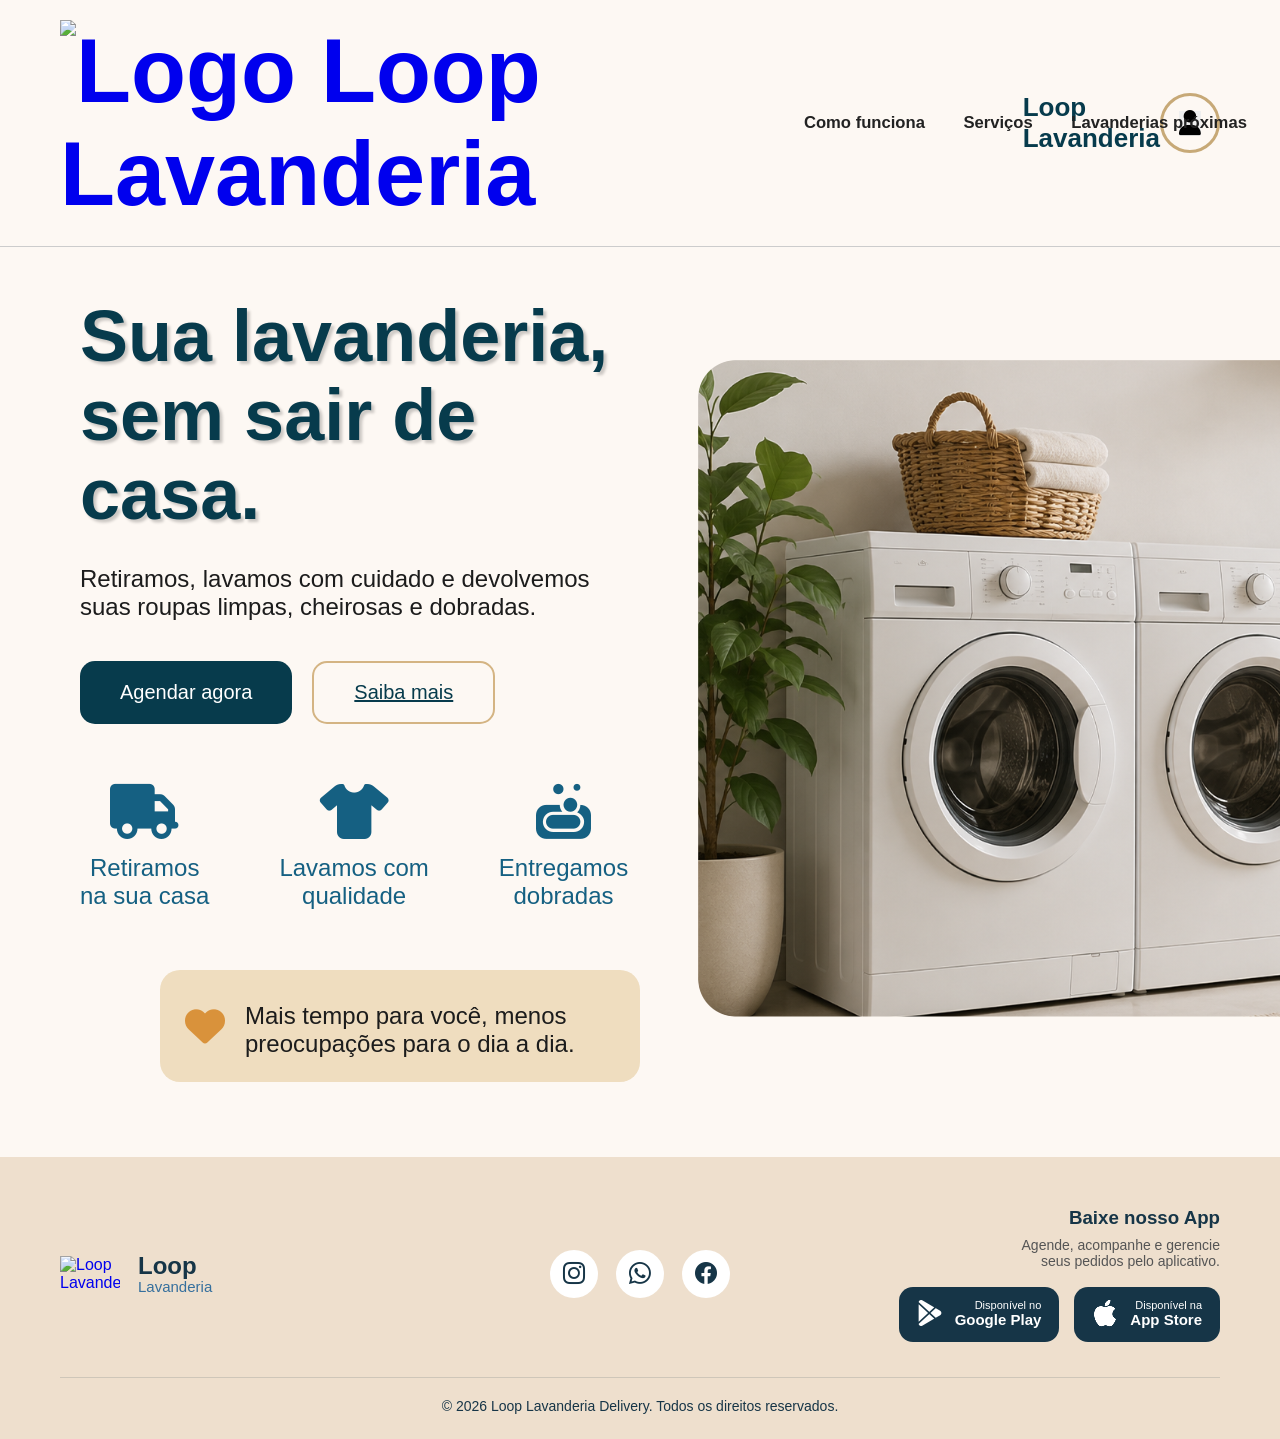
==== commit af170d18: "Atualizações de pequenos erros" ====
--- a/index.html
+++ b/index.html
@@ -60,11 +60,8 @@
     <header>
 
        <a href="index.html" class="logo">
-            <div class="logo">
-            
-                <p><img src="https://i.ibb.co/5hFzRjt0/logo.png" alt="logo" border="0" width="50rem"></p>
-                <h3>Loop <br>Lavanderia</h3>
-            </div>
+            <p><img src="https://i.ibb.co/5hFzRjt0/logo.png" alt="Logo Loop Lavanderia" width="50"></p>
+            <h3>Loop <br>Lavanderia</h3>
         </a>
 
         <button class="menu-toggle" type="button" aria-label="Abrir menu" aria-controls="menu-principal" aria-expanded="false">
@@ -93,7 +90,7 @@
         <div class="hero-text">
 
             <h1>
-                Sua lavanderia,<br>
+                Sua lavanderia,<span class="quebra-desktop"><br></span>
                 sem sair de casa.
             </h1>
 
@@ -108,9 +105,9 @@
                     Agendar agora
                 </a>
 
-                <button id="" class="btn-secondario">
+                <a href="sobre-nos.html" class="btn-secondario">
                     Saiba mais
-                </button>
+                </a>
             </div>
             
 
--- a/style.css
+++ b/style.css
@@ -213,7 +213,7 @@
 
 .hero-text h1 {
     font-size: 72px;
-    color: #073B4C;
+    color: #0F2D3A;
     line-height: 1.1;
 
     text-shadow: 3px 3px 3px rgba(0, 0, 0, .2);
@@ -665,11 +665,9 @@
 .form-cadas button {
     margin-top: 15px;
     padding: 12px;
-
     border: none;
     border-radius: 8px;
-
-    background: #0A5673;
+    background: #0F2D3A;
     color: white;
     font-size: 1rem;
     font-weight: bold;
@@ -732,30 +730,24 @@
 .form_login button {
     margin-top: 15px;
     padding: 12px;
-
     border: none;
     border-radius: 8px;
-
     background: #0A5673;
     color: white;
     font-size: 1rem;
     font-weight: bold;
-
     cursor: pointer;
     transition: .3s;
 }
 .form_login .registar-log{
     margin-top: 15px;
     padding: 12px;
-
     border: none;
     border-radius: 8px;
-
     background: #d5ad71;
     color: white;
     font-size: 1rem;
     font-weight: bold;
-
     cursor: pointer;
     transition: .3s;
 
@@ -775,9 +767,7 @@
 
 
 /* RESPONSIVO */
-
 @media(max-width: 768px) {
-
     header {
         flex-direction: column;
         gap: 20px;
@@ -788,9 +778,6 @@
         text-align: center;
         gap: 15px;
     }
-
-    
-
 
     .hero {
         flex-direction: column;
@@ -831,7 +818,6 @@
 }
 
 /* HEADER */
-
 header {
       display:flex;
     justify-content:space-between;
@@ -970,8 +956,6 @@
     font-size:18px;
 }
 
-
-
 .perfil{
     width:60px;
     height:60px;
@@ -986,9 +970,7 @@
     font-size:25px;
 }
 
-
 /* HERO */
-
 .hero {
     display: flex;
     justify-content: space-between;
@@ -1551,15 +1533,12 @@
 .form_login button {
     margin-top: 15px;
     padding: 12px;
-
     border: none;
     border-radius: 8px;
-
-    background: #0A5673;
+    background: #0F2D3A;
     color: white;
     font-size: 1rem;
     font-weight: bold;
-
     cursor: pointer;
     transition: .3s;
 }
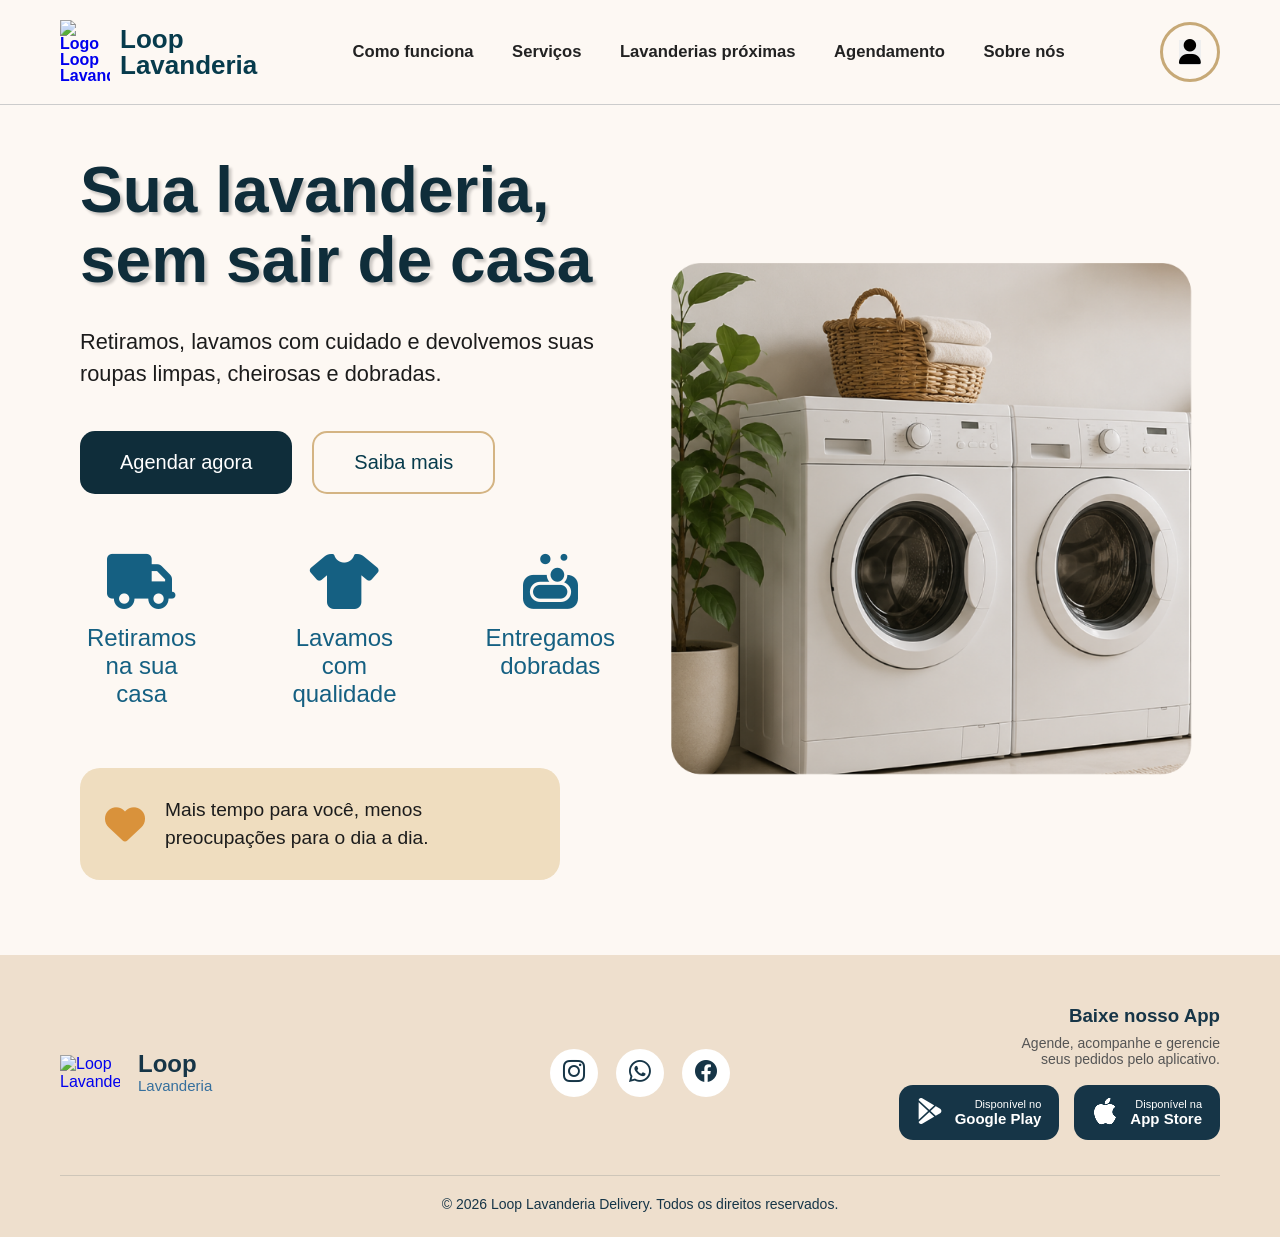
==== commit 47bc59b2: "Atualizações de pequenos erros" ====
--- a/index.html
+++ b/index.html
@@ -91,7 +91,7 @@
 
             <h1>
                 Sua lavanderia,<span class="quebra-desktop"><br></span>
-                sem sair de casa.
+                sem sair de casa
             </h1>
 
             <p>
--- a/index.css
+++ b/index.css
@@ -6,7 +6,28 @@
     z-index: 100;
     display: grid;
     grid-template-columns: auto minmax(0, 1fr) auto;
+    align-items: center;
+    gap: 0;
+    padding: 20px 60px;
     background: #FDF8F3;
+}
+
+.pagina-index header > .logo {
+    display: flex;
+    align-items: center;
+    gap: 10px;
+    font-size: initial;
+    line-height: 1;
+    text-decoration: none;
+}
+
+.pagina-index header > .logo p {
+    display: flex;
+    margin: 0;
+}
+
+.pagina-index header > .logo img {
+    width: 50px;
 }
 
 .pagina-index header nav {
@@ -18,9 +39,12 @@
 
 .pagina-index .logo h3 {
     color: #073B4C;
+    font-size: 26px;
 }
 
 .pagina-index .menu {
+    display: block;
+    flex: initial;
     padding: 16px clamp(10px, 1.35vw, 22px);
     font-size: clamp(16px, 1.3vw, 19px);
     white-space: nowrap;
@@ -43,11 +67,109 @@
     color: #1C1C1C;
 }
 
+.pagina-index .hero-text {
+    min-width: 0;
+    width: 100%;
+}
+
+.pagina-index .hero-text h1 {
+    color: #0F2D3A;
+    font-size: clamp(44px, 5vw, 72px);
+    text-wrap: balance;
+    overflow-wrap: break-word;
+}
+
+.pagina-index .hero-text > p {
+    max-width: 650px;
+    font-size: clamp(18px, 1.7vw, 24px);
+    line-height: 1.5;
+    text-wrap: pretty;
+    overflow-wrap: break-word;
+}
+
+.pagina-index .card-info {
+    width: min(100%, 480px);
+    height: auto;
+    min-height: 112px;
+    margin-left: 0;
+}
+
+.pagina-index .card-info .paragrafo1 {
+    margin: 0;
+    font-size: clamp(16px, 1.5vw, 20px);
+    line-height: 1.45;
+}
+
 .pagina-index .btn-primario {
     display: inline-flex;
     align-items: center;
     justify-content: center;
+    background: #0F2D3A;
     text-decoration: none;
+}
+
+.pagina-index .btn-secondario {
+    display: inline-flex;
+    align-items: center;
+    justify-content: center;
+    text-decoration: none;
+}
+
+.pagina-index .hero-imagem img {
+    display: block;
+    width: 100%;
+    height: auto;
+}
+
+@media (max-width: 900px) {
+    .pagina-index .hero {
+        flex-direction: column;
+        align-items: stretch;
+        padding: 42px 32px;
+    }
+
+    .pagina-index .hero-text h1 {
+        font-size: clamp(42px, 8vw, 60px);
+    }
+
+    .pagina-index .hero-text > p {
+        max-width: 100%;
+        font-size: clamp(18px, 3vw, 22px);
+    }
+
+    .pagina-index .hero-imagem {
+        width: 100%;
+        max-width: 680px;
+        margin: 0 auto;
+    }
+
+    .pagina-index .rodape {
+        padding: 40px 24px 20px;
+    }
+
+    .pagina-index .rodape-superior {
+        grid-template-columns: 1fr;
+        gap: 30px;
+        text-align: center;
+    }
+
+    .pagina-index .rodape-logo a,
+    .pagina-index .rodape-redes,
+    .pagina-index .botoes-app {
+        justify-content: center;
+    }
+
+    .pagina-index .rodape-app {
+        text-align: center;
+    }
+
+    .pagina-index .botoes-app {
+        flex-wrap: wrap;
+    }
+
+    .pagina-index .copyright {
+        line-height: 1.5;
+    }
 }
 
 @media (max-width: 1080px) {
@@ -128,4 +250,84 @@
         height: 46px;
         border-width: 2px;
     }
-}
+
+    .pagina-index .hero {
+        padding: 36px 24px;
+    }
+
+    .pagina-index .hero-text h1 {
+        font-size: clamp(38px, 11vw, 50px);
+    }
+
+    .pagina-index .hero-text > p {
+        font-size: clamp(18px, 5vw, 20px);
+    }
+
+    .pagina-index .botoes {
+        flex-wrap: wrap;
+    }
+
+    .pagina-index .rodape {
+        padding: 40px 20px 20px;
+    }
+}
+
+@media (max-width: 520px) {
+    .pagina-index header {
+        gap: 10px;
+        padding: 14px 16px;
+    }
+
+    .pagina-index header > .logo h3 {
+        font-size: 19px;
+    }
+
+    .pagina-index header > .logo img {
+        width: 40px;
+    }
+
+    .pagina-index .perfil,
+    .pagina-index .menu-toggle {
+        width: 44px;
+        height: 44px;
+    }
+
+    .pagina-index .hero {
+        padding: 30px 18px;
+    }
+
+    .pagina-index .quebra-desktop {
+        display: none;
+    }
+
+    .pagina-index .hero-text h1 {
+        font-size: clamp(36px, 11vw, 48px);
+    }
+
+    .pagina-index .hero-text > p {
+        font-size: 18px;
+    }
+
+    .pagina-index .botoes {
+        flex-direction: column;
+    }
+
+    .pagina-index .btn-primario,
+    .pagina-index .btn-secondario {
+        width: 100%;
+    }
+
+    .pagina-index .rodape {
+        padding: 35px 15px 20px;
+    }
+
+    .pagina-index .botoes-app {
+        flex-direction: column;
+        align-items: center;
+    }
+
+    .pagina-index .store {
+        width: min(100%, 210px);
+        justify-content: center;
+    }
+}
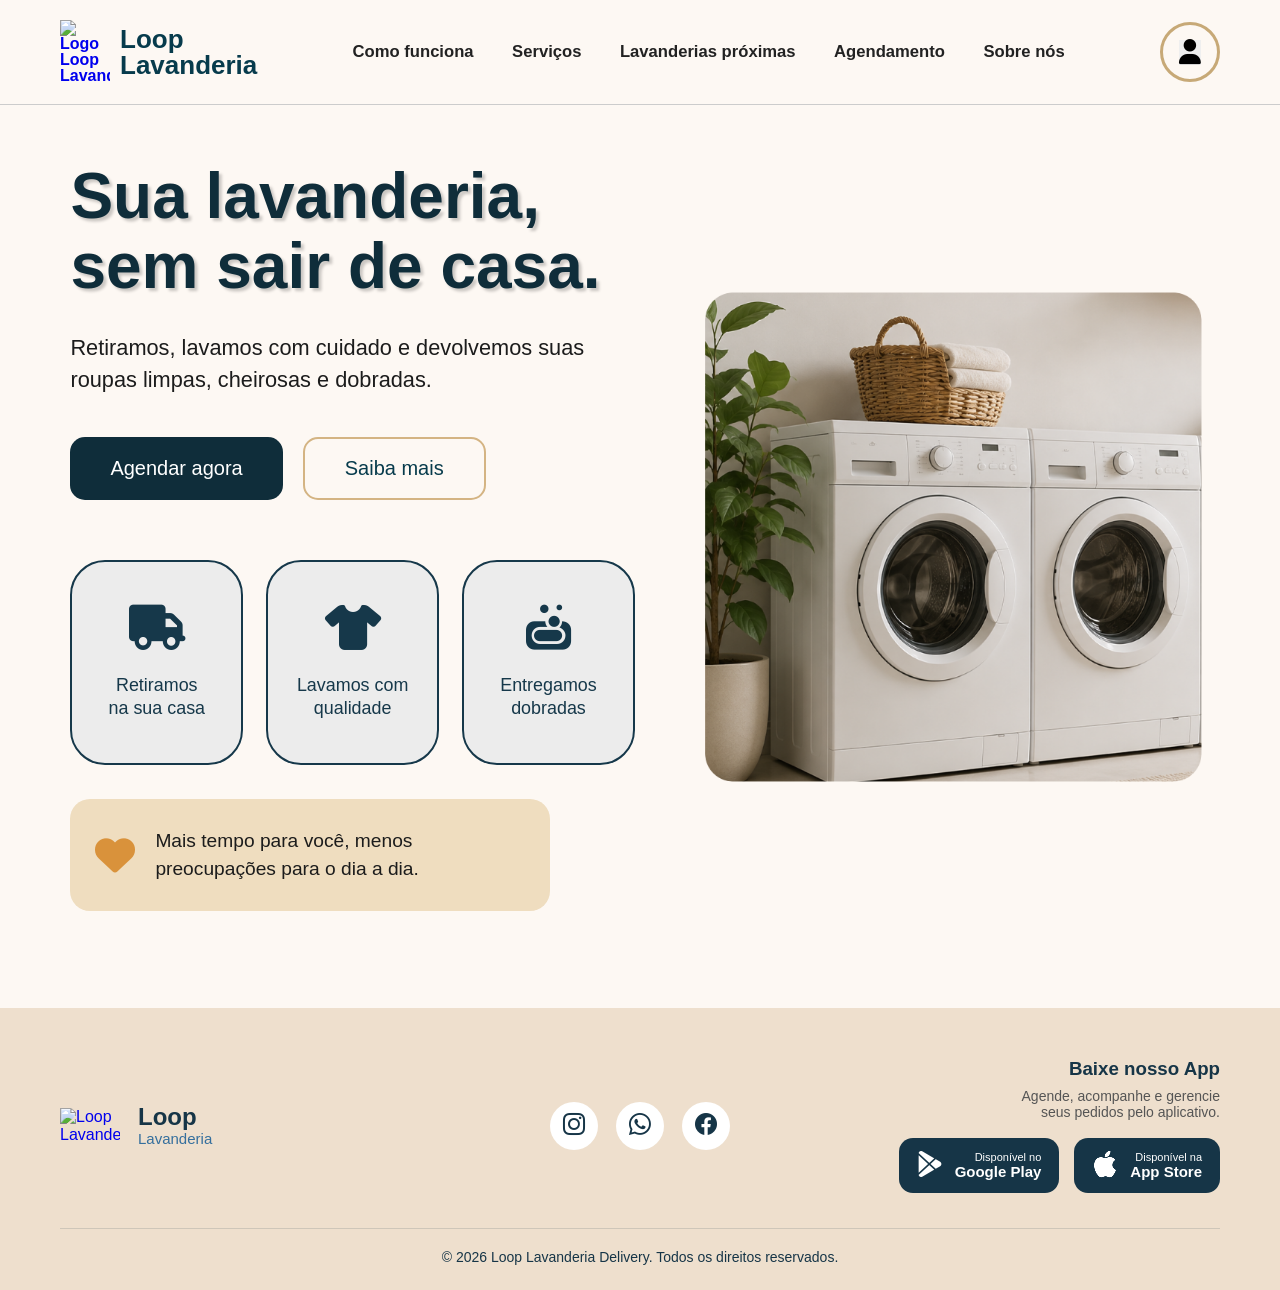
==== commit fd374a15: "Atualizações de pequenos ajustes" ====
--- a/index.html
+++ b/index.html
@@ -19,8 +19,8 @@
 
 <body class="pagina-index">
     <div class="fundo-ml"></div>
-    <div class="mod-login">
-        <h2 class="txtac">Acesse sua conta</h2>
+    <div class="mod-login" role="dialog" aria-modal="true" aria-labelledby="titulo-login">
+        <h2 class="txtac" id="titulo-login">Acesse sua conta</h2>
     
         <form class="form_login">
             <label>Email:</label>
@@ -33,8 +33,8 @@
             <button type="button" class="registar-log" id="registar-log">Registrar-se</button>
         </form>
     </div>
-    <div class="form-cadas">
-        <h2 class="txtac">Crie sua conta</h2>
+    <div class="form-cadas" role="dialog" aria-modal="true" aria-labelledby="titulo-cadastro">
+        <h2 class="txtac" id="titulo-cadastro">Crie sua conta</h2>
     
         <form class="form_cadastro">
             <label>Nome:</label>
@@ -43,7 +43,7 @@
             <label>Email:</label>
             <input type="email" placeholder="Seu melhor email"><br>
             <label>Telefone</label>
-            <input type="phone" placeholder="Informe seu telefone"><br>
+            <input type="tel" placeholder="Informe seu telefone"><br>
             <label>Endereço</label>
             <input type="text" placeholder="Seu endereço completo"><br>
     
@@ -91,7 +91,7 @@
 
             <h1>
                 Sua lavanderia,<span class="quebra-desktop"><br></span>
-                sem sair de casa
+                sem sair de casa.
             </h1>
 
             <p>
@@ -131,21 +131,21 @@
 
             </div>
 
-            <!-- Card -->
-            <div class="card-info">
-                <i class="fa-solid fa-heart"></i>
-
-                <p class="paragrafo1">
-                    Mais tempo para você, menos
-                    preocupações para o dia a dia.
-                </p>
-            </div>
-
         </div>
 
         <!-- Imagem -->
         <div class="hero-imagem">
             <img src="imgs/maq-lav.png" alt="Lavanderia maquina de lavar">
+        </div>
+
+        <!-- Card -->
+        <div class="card-info">
+            <i class="fa-solid fa-heart"></i>
+
+            <p class="paragrafo1">
+                Mais tempo para você, menos
+                preocupações para o dia a dia.
+            </p>
         </div>
     </section>
 
--- a/style.css
+++ b/style.css
@@ -181,7 +181,7 @@
     justify-content: space-between;
     align-items: center;
 
-    padding: 50px 80pxo;
+    padding: 50px 80px;
     gap: 50px;
 }
 .hero-pedidos {
--- a/index.css
+++ b/index.css
@@ -331,3 +331,325 @@
         justify-content: center;
     }
 }
+
+/* Revisão responsiva da página inicial */
+.pagina-index {
+    overflow-x: hidden;
+}
+
+.pagina-index .hero {
+    display: grid;
+    grid-template-columns: minmax(0, 1.05fr) minmax(340px, 0.95fr);
+    grid-template-areas:
+        "texto imagem"
+        "frase imagem";
+    align-items: center;
+    column-gap: clamp(36px, 5vw, 76px);
+    row-gap: 34px;
+    width: 100%;
+    max-width: 1600px;
+    margin: 0 auto;
+    padding: 56px clamp(40px, 5.5vw, 88px) 72px;
+}
+
+.pagina-index .hero-text {
+    grid-area: texto;
+    min-width: 0;
+}
+
+.pagina-index .hero-imagem {
+    grid-area: imagem;
+    min-width: 0;
+}
+
+.pagina-index .hero-imagem img {
+    display: block;
+    width: 100%;
+    height: auto;
+    max-width: 690px;
+    margin: 0 auto;
+}
+
+.pagina-index .beneficios {
+    display: grid;
+    grid-template-columns: repeat(3, minmax(0, 1fr));
+    gap: clamp(14px, 1.8vw, 24px);
+    width: 100%;
+    margin: 0;
+}
+
+.pagina-index .beneficios .item {
+    min-width: 0;
+    min-height: 205px;
+    padding: 28px 16px;
+    border: 2px solid #16384A;
+    border-radius: 35px;
+    background: #ECECEC;
+    display: flex;
+    flex-direction: column;
+    align-items: center;
+    justify-content: center;
+    text-align: center;
+    transition: transform 0.4s ease, box-shadow 0.4s ease;
+}
+
+.pagina-index .beneficios .item:hover {
+    transform: translateY(-10px);
+    box-shadow: 0 15px 25px rgba(15, 45, 58, 0.2);
+}
+
+.pagina-index .beneficios .item i {
+    margin-bottom: 24px;
+    color: #16384A;
+    font-size: 45px;
+}
+
+.pagina-index .beneficios .item h4 {
+    color: #16384A;
+    font-size: clamp(17px, 1.4vw, 22px);
+    line-height: 1.3;
+}
+
+.pagina-index .card-info {
+    grid-area: frase;
+    width: min(100%, 480px);
+    min-height: 112px;
+    height: auto;
+    margin: 0;
+    align-self: auto;
+    justify-self: start;
+}
+
+.pagina-index .card-info p {
+    min-width: 0;
+}
+
+/* Modal de login e cadastro */
+.pagina-index .fundo-ml {
+    inset: 0;
+    width: 100%;
+    height: 100%;
+}
+
+.pagina-index .mod-login,
+.pagina-index .form-cadas {
+    width: min(calc(100% - 32px), 460px);
+    max-width: none;
+    max-height: calc(100dvh - 32px);
+    margin: 0;
+    padding: clamp(24px, 4vw, 34px);
+    overflow-y: auto;
+    border-radius: 24px;
+}
+
+.pagina-index .form-cadas {
+    width: min(calc(100% - 32px), 520px);
+}
+
+.pagina-index .form_login,
+.pagina-index .form_cadastro {
+    width: 100%;
+    min-width: 0;
+}
+
+.pagina-index .form_cadastro {
+    display: grid;
+    gap: 10px;
+}
+
+.pagina-index .form_login input,
+.pagina-index .form_cadastro input,
+.pagina-index .form_login button,
+.pagina-index .form_cadastro button {
+    width: 100%;
+    max-width: none;
+    min-width: 0;
+    margin-left: 0;
+    margin-right: 0;
+}
+
+.pagina-index .form_cadastro br {
+    display: none;
+}
+
+.pagina-index .mod-login .txtac,
+.pagina-index .form-cadas .txtac {
+    text-align: center;
+}
+
+/* Rodapé */
+.pagina-index .rodape-superior {
+    width: 100%;
+    max-width: 1400px;
+    min-width: 0;
+    margin: 0 auto;
+}
+
+.pagina-index .rodape-logo,
+.pagina-index .rodape-redes,
+.pagina-index .rodape-app {
+    min-width: 0;
+}
+
+.pagina-index .botoes-app {
+    flex-wrap: wrap;
+}
+
+@media (max-width: 1200px) {
+    .pagina-index .hero {
+        grid-template-columns: minmax(0, 1fr) minmax(320px, 0.8fr);
+        padding-inline: 42px;
+        column-gap: 38px;
+    }
+
+    .pagina-index .beneficios .item {
+        min-height: 190px;
+        padding-inline: 12px;
+    }
+}
+
+@media (max-width: 1024px) {
+    .pagina-index .hero {
+        grid-template-columns: minmax(0, 1fr);
+        grid-template-areas:
+            "texto"
+            "imagem"
+            "frase";
+        gap: 44px;
+        padding: 50px 32px 64px;
+    }
+
+    .pagina-index .hero-text,
+    .pagina-index .hero-text h1,
+    .pagina-index .hero-text > p {
+        text-align: center;
+    }
+
+    .pagina-index .hero-text > p {
+        max-width: 680px;
+        margin-inline: auto;
+    }
+
+    .pagina-index .botoes {
+        justify-content: center;
+    }
+
+    .pagina-index .beneficios {
+        max-width: 820px;
+        margin-inline: auto;
+    }
+
+    .pagina-index .hero-imagem {
+        width: 100%;
+        max-width: 720px;
+        margin: 0 auto;
+    }
+
+    .pagina-index .card-info {
+        justify-self: center;
+    }
+
+    .pagina-index .rodape-superior {
+        grid-template-columns: minmax(0, 1fr);
+        justify-items: center;
+        gap: 36px;
+        text-align: center;
+    }
+
+    .pagina-index .rodape-logo a,
+    .pagina-index .rodape-redes,
+    .pagina-index .rodape-app {
+        justify-content: center;
+        align-items: center;
+    }
+
+    .pagina-index .botoes-app {
+        justify-content: center;
+    }
+}
+
+@media (max-width: 640px) {
+    .pagina-index .hero {
+        gap: 36px;
+        padding: 36px 18px 50px;
+    }
+
+    .pagina-index .beneficios {
+        grid-template-columns: minmax(0, 340px);
+        justify-content: center;
+        gap: 20px;
+    }
+
+    .pagina-index .beneficios .item {
+        min-height: 180px;
+    }
+
+    .pagina-index .hero-imagem {
+        max-width: 560px;
+    }
+
+    .pagina-index .card-info {
+        max-width: 460px;
+        padding: 20px;
+    }
+
+    .pagina-index .rodape-app p br {
+        display: none;
+    }
+}
+
+@media (max-width: 520px) {
+    .pagina-index .mod-login,
+    .pagina-index .form-cadas {
+        width: calc(100% - 24px);
+        max-height: calc(100dvh - 24px);
+        padding: 22px 18px;
+        border-radius: 20px;
+    }
+
+    .pagina-index .mod-login h2,
+    .pagina-index .form-cadas h2 {
+        font-size: 26px;
+    }
+
+    .pagina-index .botoes-app {
+        width: 100%;
+    }
+
+    .pagina-index .store {
+        width: min(100%, 220px);
+    }
+}
+
+@media (max-width: 360px) {
+    .pagina-index header {
+        padding-inline: 10px;
+    }
+
+    .pagina-index header > .logo h3 {
+        font-size: 17px;
+    }
+
+    .pagina-index header > .logo img {
+        width: 36px;
+    }
+
+    .pagina-index .perfil,
+    .pagina-index .menu-toggle {
+        width: 40px;
+        height: 40px;
+    }
+
+    .pagina-index .hero {
+        padding-inline: 14px;
+    }
+
+    .pagina-index .hero-text h1 {
+        font-size: 34px;
+    }
+
+    .pagina-index .card-info {
+        flex-direction: column;
+        text-align: center;
+    }
+}
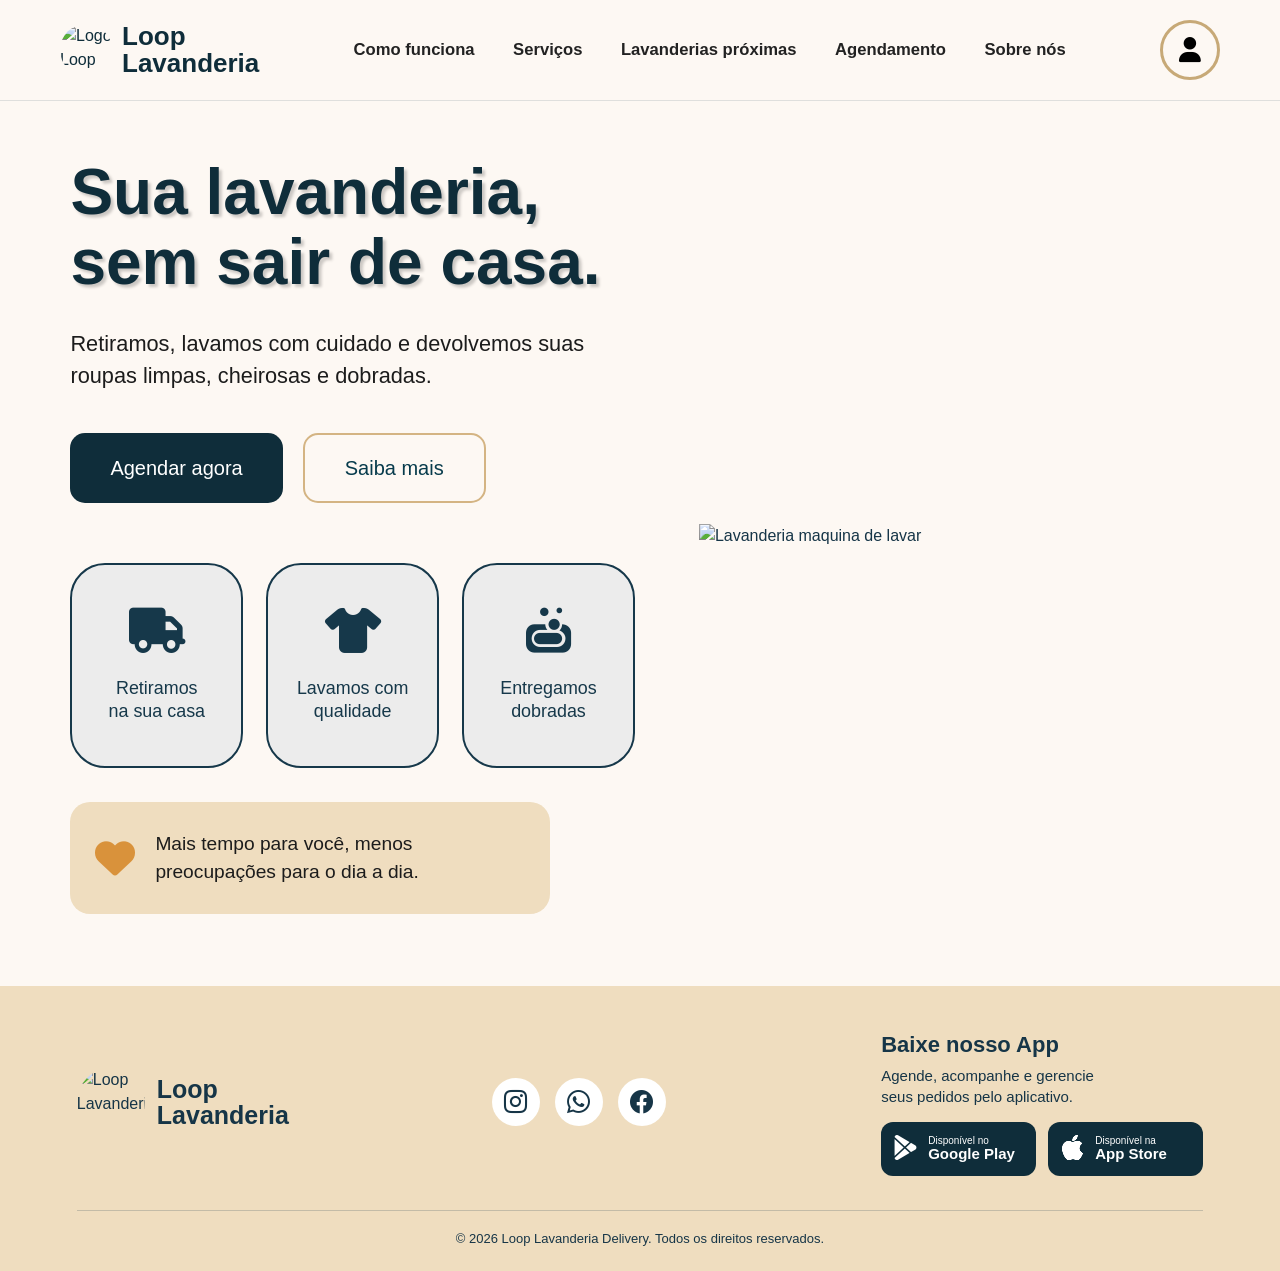
==== commit 485e6758: "Alteração de erros e unificação do css e js" ====
--- a/index.html
+++ b/index.html
@@ -7,7 +7,6 @@
     <title>Loop Lavanderia</title>
 
     <link rel="stylesheet" href="style.css">
-    <link rel="stylesheet" href="index.css">
     <link rel="icon" type="image/png" href="imgs/logo.png">
 
     <!-- Ícones -->
@@ -18,44 +17,6 @@
 </head>
 
 <body class="pagina-index">
-    <div class="fundo-ml"></div>
-    <div class="mod-login" role="dialog" aria-modal="true" aria-labelledby="titulo-login">
-        <h2 class="txtac" id="titulo-login">Acesse sua conta</h2>
-    
-        <form class="form_login">
-            <label>Email:</label>
-            <input type="email" placeholder="Seu melhor email">
-    
-            <label>Senha:</label>
-            <input type="password" placeholder="Sua senha">
-    
-            <button type="submit" class="entrar-log">Entrar</button>
-            <button type="button" class="registar-log" id="registar-log">Registrar-se</button>
-        </form>
-    </div>
-    <div class="form-cadas" role="dialog" aria-modal="true" aria-labelledby="titulo-cadastro">
-        <h2 class="txtac" id="titulo-cadastro">Crie sua conta</h2>
-    
-        <form class="form_cadastro">
-            <label>Nome:</label>
-            <input type="text" placeholder="Seu nome completo"><br>
-    
-            <label>Email:</label>
-            <input type="email" placeholder="Seu melhor email"><br>
-            <label>Telefone</label>
-            <input type="tel" placeholder="Informe seu telefone"><br>
-            <label>Endereço</label>
-            <input type="text" placeholder="Seu endereço completo"><br>
-    
-            <label>Senha:</label>
-            <input type="password" placeholder="Sua senha"><br>
-            <label>Confirmar Senha:</label>
-            <input type="password" placeholder="Confirme sua senha"><br>
-    
-            <button type="submit" class="cadastrar-log">Cadastrar</button>
-            <button type="button" class="voltar-log">Voltar</button>
-        </form>
-    </div>
     <!-- Header -->
     <header>
 
@@ -207,8 +168,7 @@
             </div>
         </footer>
 
-<script src="login.js"></script>
-<script src="menu.js"></script>
+<script src="script.js"></script>
 </body>
 
 </html>
--- a/style.css
+++ b/style.css
@@ -1,27 +1,653 @@
+/*
+ * Loop Lavanderia — folha de estilos unificada
+ * Organização: base compartilhada, componentes globais e páginas isoladas.
+ * Cada regra específica está limitada à classe do respectivo <body>.
+ */
+
+/* ==========================================================
+   1. BASE GLOBAL
+   ========================================================== */
+:root {
+  --cor-fundo: #FDF8F3;
+  --cor-fundo-secundario: #F1DEC4;
+  --cor-rodape: #EFDDBF;
+  --cor-titulo: #0F2D3A;
+  --cor-texto: #163547;
+  --cor-primaria: #156082;
+  --cor-destaque: #D4B483;
+  --cor-branca: #FFFFFF;
+  --sombra-suave: 0 10px 28px rgba(15, 45, 58, 0.10);
+  --largura-conteudo: 1400px;
+}
+
 * {
+  box-sizing: border-box;
+}
+
+html {
+  scroll-behavior: smooth;
+}
+
+body {
+  min-width: 320px;
+  margin: 0;
+  overflow-x: hidden;
+  background: var(--cor-fundo);
+  color: var(--cor-texto);
+  font-family: Arial, Helvetica, sans-serif;
+  line-height: 1.5;
+}
+
+img {
+  display: block;
+  max-width: 100%;
+}
+
+button,
+input,
+select,
+textarea {
+  font: inherit;
+}
+
+button,
+a {
+  -webkit-tap-highlight-color: transparent;
+}
+
+/* O conteúdo destas páginas usa o mesmo fundo da área principal de Agendamento. */
+body.pagina-index .hero,
+body.pagina-como .como-funciona,
+body.pagina-localizacao main {
+  background: var(--cor-fundo);
+}
+
+/* ==========================================================
+   2. CABEÇALHO COMPARTILHADO
+   ========================================================== */
+body[class^="pagina-"] header {
+  position: relative;
+  z-index: 100;
+  display: grid;
+  grid-template-columns: auto minmax(0, 1fr) auto;
+  align-items: center;
+  min-height: 101px;
+  padding: 20px 60px;
+  border-bottom: 1px solid rgba(15, 45, 58, 0.12);
+  background: var(--cor-fundo);
+}
+
+body[class^="pagina-"] header > .logo {
+  display: flex;
+  align-items: center;
+  gap: 10px;
+  color: var(--cor-titulo);
+  text-decoration: none;
+}
+
+body[class^="pagina-"] header > .logo p {
+  display: flex;
+  margin: 0;
+}
+
+body[class^="pagina-"] header > .logo img,
+body[class^="pagina-"] .rodape-logo img {
+  width: 52px;
+  aspect-ratio: 1;
+  border-radius: 50%;
+  object-fit: cover;
+}
+
+body[class^="pagina-"] header > .logo h3 {
+  margin: 0;
+  color: var(--cor-titulo);
+  font-size: 26px;
+  line-height: 1.05;
+}
+
+body[class^="pagina-"] header nav {
+  display: flex;
+  justify-content: center;
+  align-items: center;
+  gap: 4px;
+}
+
+body[class^="pagina-"] header nav a {
+  position: relative;
+  display: block;
+  padding: 16px clamp(10px, 1.35vw, 22px);
+  color: #222;
+  font-size: clamp(16px, 1.3vw, 19px);
+  font-weight: 600;
+  line-height: 1.2;
+  text-decoration: none;
+  white-space: nowrap;
+  transition: color 0.2s ease;
+}
+
+body[class^="pagina-"] header nav a::after {
+  position: absolute;
+  right: 0;
+  bottom: 0;
+  left: 0;
+  height: 3px;
+  border-radius: 999px;
+  background: var(--cor-primaria);
+  content: "";
+  transform: scaleX(0);
+  transform-origin: left;
+  transition: transform 0.2s ease;
+}
+
+body[class^="pagina-"] header nav a:hover,
+body[class^="pagina-"] header nav a:focus-visible,
+body[class^="pagina-"] header nav a.menu-ativo {
+  color: var(--cor-destaque);
+}
+
+body[class^="pagina-"] header nav a:hover::after,
+body[class^="pagina-"] header nav a:focus-visible::after,
+body[class^="pagina-"] header nav a.menu-ativo::after {
+  transform: scaleX(1);
+}
+
+body[class^="pagina-"] .perfil {
+  display: flex;
+  width: 60px;
+  height: 60px;
+  align-items: center;
+  justify-content: center;
+  border: 3px solid #C7A977;
+  border-radius: 50%;
+}
+
+body[class^="pagina-"] .login {
+  display: grid;
+  width: 100%;
+  height: 100%;
+  padding: 0;
+  border: 0;
+  border-radius: inherit;
+  background: transparent;
+  color: #000;
+  cursor: pointer;
+  place-items: center;
+}
+
+body[class^="pagina-"] .login i {
+  font-size: 25px;
+}
+
+body[class^="pagina-"] .menu-toggle {
+  display: none;
+  width: 46px;
+  height: 46px;
+  border: 1px solid rgba(7, 59, 76, 0.2);
+  border-radius: 12px;
+  background: transparent;
+  color: var(--cor-titulo);
+  font-size: 22px;
+  cursor: pointer;
+}
+
+/* ==========================================================
+   3. MODAIS DE LOGIN E CADASTRO
+   ========================================================== */
+.fundo-ml {
+  position: fixed;
+  z-index: 9998;
+  inset: 0;
+  display: none;
+  background: rgba(15, 45, 58, 0.58);
+  backdrop-filter: blur(3px);
+}
+
+.fundo-ml.is-open {
+  display: block;
+}
+
+.mod-login,
+.form-cadas {
+  position: fixed;
+  z-index: 9999;
+  top: 50%;
+  left: 50%;
+  display: none;
+  width: min(92vw, 440px);
+  max-height: min(90vh, 720px);
+  flex-direction: column;
+  overflow-y: auto;
+  padding: 34px;
+  border: 1px solid rgba(15, 45, 58, 0.12);
+  border-radius: 24px;
+  background: var(--cor-branca);
+  box-shadow: 0 24px 70px rgba(15, 45, 58, 0.28);
+  transform: translate(-50%, -50%);
+}
+
+.mod-login.is-open,
+.form-cadas.is-open {
+  display: flex;
+}
+
+.modal-fechar-login {
+  position: absolute;
+  top: 14px;
+  right: 14px;
+  display: grid;
+  width: 40px;
+  height: 40px;
+  padding: 0;
+  border: 0;
+  border-radius: 50%;
+  background: #F4EADC;
+  color: var(--cor-titulo);
+  cursor: pointer;
+  place-items: center;
+}
+
+.txtac {
+  margin: 0 42px 24px 0;
+  color: var(--cor-titulo);
+  font-size: clamp(26px, 4vw, 34px);
+  line-height: 1.15;
+}
+
+.form_login,
+.form_cadastro {
+  display: grid;
+  gap: 10px;
+}
+
+.form_login label,
+.form_cadastro label {
+  color: var(--cor-texto);
+  font-weight: 700;
+}
+
+.form_login input,
+.form_cadastro input {
+  width: 100%;
+  min-height: 48px;
+  padding: 11px 14px;
+  border: 1px solid #C8D0D4;
+  border-radius: 12px;
+  background: #FFF;
+  color: var(--cor-texto);
+  outline: none;
+}
+
+.form_login input:focus,
+.form_cadastro input:focus {
+  border-color: var(--cor-primaria);
+  box-shadow: 0 0 0 3px rgba(21, 96, 130, 0.15);
+}
+
+.form_login button,
+.form_cadastro button {
+  min-height: 48px;
+  margin-top: 6px;
+  padding: 11px 18px;
+  border: 1px solid var(--cor-titulo);
+  border-radius: 12px;
+  font-weight: 700;
+  cursor: pointer;
+}
+
+.entrar-log,
+.cadastrar-log {
+  background: var(--cor-titulo);
+  color: #FFF;
+}
+
+.registar-log,
+.voltar-log {
+  background: transparent;
+  color: var(--cor-titulo);
+}
+
+body.modal-aberto {
+  overflow: hidden;
+}
+
+/* ==========================================================
+   4. RODAPÉ COMPARTILHADO — UMA ÚNICA CONFIGURAÇÃO
+   ========================================================== */
+body[class^="pagina-"] .rodape {
+  width: 100%;
+  margin-top: auto;
+  padding: 42px clamp(24px, 6vw, 90px) 22px;
+  background: var(--cor-rodape);
+  color: var(--cor-texto);
+}
+
+body[class^="pagina-"] .rodape-superior {
+  display: grid;
+  width: min(100%, var(--largura-conteudo));
+  margin: 0 auto;
+  grid-template-columns: minmax(210px, 1fr) auto minmax(320px, 1.35fr);
+  align-items: center;
+  gap: clamp(28px, 5vw, 76px);
+}
+
+body[class^="pagina-"] .rodape-logo a {
+  display: inline-flex;
+  align-items: center;
+  gap: 12px;
+  color: inherit;
+  text-decoration: none;
+}
+
+body[class^="pagina-"] .rodape-logo img {
+  width: 68px;
+}
+
+body[class^="pagina-"] .logo-texto {
+  display: flex;
+  flex-direction: column;
+  color: var(--cor-texto);
+  font-size: 25px;
+  font-weight: 700;
+  line-height: 1.05;
+}
+
+body[class^="pagina-"] .rodape-redes {
+  display: flex;
+  align-items: center;
+  justify-content: center;
+  gap: 15px;
+}
+
+body[class^="pagina-"] .rodape-redes a {
+  display: grid;
+  width: 48px;
+  height: 48px;
+  border-radius: 50%;
+  background: var(--cor-branca);
+  color: var(--cor-texto);
+  font-size: 23px;
+  text-decoration: none;
+  place-items: center;
+  transition: transform 0.2s ease, background 0.2s ease, color 0.2s ease;
+}
+
+body[class^="pagina-"] .rodape-redes a:hover,
+body[class^="pagina-"] .rodape-redes a:focus-visible {
+  background: var(--cor-primaria);
+  color: #FFF;
+  transform: translateY(-2px);
+}
+
+body[class^="pagina-"] .rodape-app {
+  justify-self: end;
+}
+
+body[class^="pagina-"] .rodape-app h3 {
+  margin: 0 0 4px;
+  color: var(--cor-texto);
+  font-size: 22px;
+}
+
+body[class^="pagina-"] .rodape-app p {
+  margin: 0 0 15px;
+  color: var(--cor-texto);
+  font-size: 15px;
+  line-height: 1.4;
+}
+
+body[class^="pagina-"] .botoes-app {
+  display: grid;
+  grid-template-columns: repeat(2, 155px);
+  gap: 12px;
+}
+
+body[class^="pagina-"] .store {
+  display: flex;
+  width: 155px;
+  min-height: 54px;
+  align-items: center;
+  gap: 10px;
+  padding: 8px 12px;
+  border-radius: 12px;
+  background: var(--cor-titulo);
+  color: #FFF;
+  text-decoration: none;
+}
+
+body[class^="pagina-"] .store > i {
+  flex: 0 0 auto;
+  font-size: 25px;
+}
+
+body[class^="pagina-"] .store > div {
+  display: flex;
+  min-width: 0;
+  flex-direction: column;
+  line-height: 1.05;
+}
+
+body[class^="pagina-"] .store small {
+  font-size: 10px;
+}
+
+body[class^="pagina-"] .store span {
+  font-size: 15px;
+  font-weight: 700;
+  white-space: nowrap;
+}
+
+body[class^="pagina-"] .linha {
+  width: min(100%, var(--largura-conteudo));
+  height: 1px;
+  margin: 34px auto 18px;
+  background: rgba(22, 53, 71, 0.2);
+}
+
+body[class^="pagina-"] .copyright {
+  width: min(100%, var(--largura-conteudo));
+  margin: 0 auto;
+  color: var(--cor-texto);
+  font-size: 13px;
+  text-align: center;
+}
+
+/* ==========================================================
+   5. ACABAMENTOS SOLICITADOS
+   ========================================================== */
+/* Fundos claros dos ícones recebem cantos arredondados consistentes. */
+.pagina-index .beneficios .item i,
+.pagina-como .icone,
+.pagina-servicos .icone-servico,
+.pagina-agendamento .icone-resumo,
+.pagina-sobre .diferenciais .card i {
+  border-radius: 18px;
+}
+
+/* ==========================================================
+   6. RESPONSIVIDADE COMPARTILHADA
+   ========================================================== */
+@media (max-width: 1080px) {
+  body[class^="pagina-"] header {
+    grid-template-columns: auto auto auto;
+    padding: 16px 28px;
+  }
+
+  body[class^="pagina-"] .menu-toggle {
+    display: grid;
+    margin-left: auto;
+    place-items: center;
+  }
+
+  body[class^="pagina-"] header nav {
+    position: absolute;
+    z-index: 120;
+    top: calc(100% + 8px);
+    right: 24px;
+    left: 24px;
+    display: none;
+    padding: 12px;
+    border: 1px solid rgba(15, 45, 58, 0.12);
+    border-radius: 16px;
+    background: #FFF;
+    box-shadow: var(--sombra-suave);
+  }
+
+  body[class^="pagina-"] header nav.is-open {
+    display: grid;
+  }
+
+  body[class^="pagina-"] header nav a {
+    width: 100%;
+    padding: 13px 14px;
+    border-radius: 10px;
+    text-align: center;
+  }
+
+  body[class^="pagina-"] header nav a::after {
+    display: none;
+  }
+
+  body[class^="pagina-"] .perfil {
+    width: 48px;
+    height: 48px;
+    margin-left: 14px;
+    border-width: 2px;
+  }
+
+  body[class^="pagina-"] .rodape-superior {
+    grid-template-columns: 1fr 1fr;
+  }
+
+  body[class^="pagina-"] .rodape-app {
+    grid-column: 1 / -1;
+    justify-self: center;
+    text-align: center;
+  }
+}
+
+@media (max-width: 720px) {
+  body[class^="pagina-"] header {
+    min-height: 82px;
+    padding: 14px 18px;
+  }
+
+  body[class^="pagina-"] header > .logo img {
+    width: 44px;
+  }
+
+  body[class^="pagina-"] header > .logo h3 {
+    font-size: 20px;
+  }
+
+  body[class^="pagina-"] .menu-toggle {
+    width: 42px;
+    height: 42px;
+  }
+
+  body[class^="pagina-"] .perfil {
+    width: 42px;
+    height: 42px;
+    margin-left: 10px;
+  }
+
+  body[class^="pagina-"] .login i {
+    font-size: 20px;
+  }
+
+  body[class^="pagina-"] .rodape {
+    padding: 36px 20px 20px;
+  }
+
+  body[class^="pagina-"] .rodape-superior {
+    grid-template-columns: 1fr;
+    justify-items: center;
+    gap: 28px;
+    text-align: center;
+  }
+
+  body[class^="pagina-"] .rodape-logo,
+  body[class^="pagina-"] .rodape-redes,
+  body[class^="pagina-"] .rodape-app {
+    grid-column: auto;
+    justify-self: center;
+  }
+
+  body[class^="pagina-"] .rodape-app p br {
+    display: none;
+  }
+
+  body[class^="pagina-"] .linha {
+    margin-top: 30px;
+  }
+}
+
+@media (max-width: 520px) {
+  body[class^="pagina-"] header {
+    grid-template-columns: minmax(0, 1fr) auto auto;
+    padding-inline: 14px;
+  }
+
+  body[class^="pagina-"] header > .logo {
+    gap: 7px;
+  }
+
+  body[class^="pagina-"] header > .logo h3 {
+    font-size: 18px;
+  }
+
+  .mod-login,
+  .form-cadas {
+    width: calc(100vw - 24px);
+    max-height: calc(100dvh - 24px);
+    padding: 26px 20px 22px;
+    border-radius: 18px;
+  }
+
+  body[class^="pagina-"] .botoes-app {
+    width: min(100%, 322px);
+    grid-template-columns: repeat(2, minmax(0, 155px));
+    justify-content: center;
+  }
+}
+
+@media (max-width: 360px) {
+  body[class^="pagina-"] header > .logo h3 {
+    display: none;
+  }
+
+  body[class^="pagina-"] .botoes-app {
+    grid-template-columns: 155px;
+  }
+}
+
+@media (prefers-reduced-motion: reduce) {
+  *,
+  *::before,
+  *::after {
+    scroll-behavior: auto !important;
+    transition-duration: 0.01ms !important;
+    animation-duration: 0.01ms !important;
+    animation-iteration-count: 1 !important;
+  }
+}
+
+/* ==========================================================
++   7. PÁGINA INICIAL — ESTILOS-BASE
++   ========================================================== */
+.pagina-index * {
     margin: 0;
     padding: 0;
     box-sizing: border-box;
     font-family: Arial, sans-serif;
 }
 
-body {
+body.pagina-index {
     background: #FDF8F3;
 }
 
 /* HEADER */
 
-header {
-      display:flex;
-    justify-content:space-between;
-    align-items:center;
-    text-decoration: none;
-    padding:20px 60px;
-    border-bottom:1px solid #ccc;
-    font-weight: 700;
-}
-
-.npedido{
+.pagina-index .npedido{
     font-family: Inder, sans-serif;
     font-size: 30px;
     color: #073B4C;
@@ -30,14 +656,14 @@
     margin-top: 2rem;
     padding-bottom: 1rem;
 }
-.pedidost{display: flex;
+.pagina-index .pedidost{display: flex;
     flex-direction: column;
     justify-content: center;
     align-items: center;
     margin-top: -2rem;
     
 }
-.logostsa{
+.pagina-index .logostsa{
     display: flex;
     flex-direction: column;
     justify-content: center;
@@ -46,7 +672,7 @@
     background-color: none;
     border-radius: 50%;
 }
-.status{
+.pagina-index .status{
     display: flex;
     justify-content: center;
     align-items: center;
@@ -57,7 +683,7 @@
     margin-top: 2.2rem;
     margin-right: 15rem;
 }
-.status2{
+.pagina-index .status2{
     display: flex;
     justify-content: center;
     align-items: center;
@@ -68,14 +694,14 @@
     margin-top: 2rem;
     margin-left: 1.2rem;
 }
-.alinhamento{
+.pagina-index .alinhamento{
     display: block;
     justify-content: center;
     align-items: center;
     margin-left: 5rem;
     margin-top: -3.2rem;
 }
-.status3{
+.pagina-index .status3{
     display: flex;
     justify-content: center;
     align-items: center;
@@ -86,7 +712,7 @@
     margin-top: 2rem;
     margin-right: 15rem;
 }
-hr{   
+.pagina-index hr{   
     transform: rotate(90deg);
     color:  #0F2D3A;
     width: 6.7rem;
@@ -94,7 +720,7 @@
     margin-right: 15rem;
     
 }
-.cardstatus{
+.pagina-index .cardstatus{
     display: flex;
     flex-direction: column;
     background-color: #F9EFE2;
@@ -108,67 +734,31 @@
     margin-bottom: 3rem;
     border-radius: 10px;
 }
-.cardstatus .txtst{
+.pagina-index .cardstatus .txtst{
     font-size: 20px;
     color: #073B4C;
     font-weight: bold;
 }
-.cardstatus .horaprev{
+.pagina-index .cardstatus .horaprev{
     font-size: 18px;
     color: #073B4C;
     padding-bottom: 4rem;
 }
-.cardstatus .caminhao{
+.pagina-index .cardstatus .caminhao{
     font-size: 40px;
     color: #073B4C;
     padding-top: 2rem;
     padding-top: 2rem;
 }
-.check-white {
+.pagina-index .check-white {
     color: white;
     font-size: 24px;
   }
-.logo{
-    display:flex;
-    align-items:center;
-    text-decoration: none;
-    gap:10px;
-    font-size: 90px;
-}
- 
-.logo i{
-    font-size:40px;
-    color:#073B4C;
-}
- 
-.logo h3{
-    font-size:26px;
-}
- 
-.logo span{
-    font-size:18px;
-}
-
-
-
-.perfil{
-    width:60px;
-    height:60px;
-    border:3px solid #C7A977;
-    border-radius:50%;
-    display:flex;
-    justify-content:center;
-    align-items:center;
-}
- 
-.perfil i{
-    font-size:25px;
-}
 
 
 /* HERO */
 
-.hero {
+.pagina-index .hero {
     display: flex;
     justify-content: space-between;
     align-items: center;
@@ -176,15 +766,7 @@
     padding: 50px 80px;
     gap: 50px;
 }
-.hero {
-    display: flex;
-    justify-content: space-between;
-    align-items: center;
-
-    padding: 50px 80px;
-    gap: 50px;
-}
-.hero-pedidos {
+.pagina-index .hero-pedidos {
     display: flex;
     flex-direction: column;
     justify-content: center;
@@ -192,7 +774,7 @@
     
 
 }
-.stats{
+.pagina-index .stats{
     display: flex;
     flex-direction: column;
     justify-content: center;
@@ -200,18 +782,18 @@
     gap: 30px;
     margin-top: 2rem;
 }
-.pedidos1{
+.pagina-index .pedidos1{
     font-size: 50px;
     margin-top: 2rem;
     padding-bottom: 2rem;
     color: #073B4C;
 }
 
-.hero-text {
+.pagina-index .hero-text {
     flex: 1;
 }
 
-.hero-text h1 {
+.pagina-index .hero-text h1 {
     font-size: 72px;
     color: #0F2D3A;
     line-height: 1.1;
@@ -221,7 +803,7 @@
     margin-bottom: 30px;
 }
 
-.hero-text p {
+.pagina-index .hero-text p {
     font-size: 24px;
     color: #6F6F6F;
 
@@ -232,14 +814,14 @@
 
 /* BOTÕES */
 
-.botoes {
+.pagina-index .botoes {
     display: flex;
     gap: 20px;
 
     margin-bottom: 60px;
 }
 
-.btn-primario {
+.pagina-index .btn-primario {
     padding: 18px 40px;
 
     border: none;
@@ -253,11 +835,11 @@
     transition: .3s;
 }
 
-.btn-primario:hover {
+.pagina-index .btn-primario:hover {
     transform: translateY(-3px);
 }
 
-.btn-secondario {
+.pagina-index .btn-secondario {
     padding: 18px 40px;
 
     border: 2px solid #D4B483;
@@ -272,36 +854,36 @@
     transition: .3s;
 }
 
-.btn-secondario:hover {
+.pagina-index .btn-secondario:hover {
     background: #D4B483;
 }
 
 /* BENEFÍCIOS */
 
-.beneficios {
+.pagina-index .beneficios {
     display: flex;
     gap: 70px;
 
     margin-bottom: 60px;
 }
 
-.item {
+.pagina-index .item {
     text-align: center;
     transition:.4s;
 }
 
-.item:hover{
+.pagina-index .item:hover{
     transform:translateY(-10px);
 }
 
-.item i {
+.pagina-index .item i {
     font-size: 55px;
     color: #156082;
 
     margin-bottom: 15px;
 }
 
-.item h4 {
+.pagina-index .item h4 {
     color: #156082;
     font-size: 24px;
     font-weight: 500;
@@ -309,7 +891,7 @@
 
 /* CARD */
 
-.card-info {
+.pagina-index .card-info {
     width: 480px;
     height: 7rem;
 
@@ -329,7 +911,7 @@
 
 }
 
-.card-info i {
+.pagina-index .card-info i {
     font-size: 40px;
     color: #D9923B;
 }
@@ -338,12 +920,12 @@
 
 /* IMAGEM */
 
-.hero-imagem {
+.pagina-index .hero-imagem {
     flex: 1;
     border-radius: none;
 }
 
-.hero-image img {
+.pagina-index .hero-image img {
     width: 100%;
     border-radius: 50px;
     object-fit: cover;
@@ -351,188 +933,25 @@
 
 }
 
-.menu {
-    padding: 2rem;
-    position: relative;
-    text-decoration: none;
-    color: #222;
-    padding-bottom: 20px;
-    font-size: 22px;
-}
-
-.menu::after {
-    content: "";
-    position: absolute;
-    left: 0;
-    bottom: 0;
-
-    width: 100%;
-    height: 3px;
-    background: #156082;
-
-    transform: scaleX(0);
-    transition: transform .5s ease;
-}
-
-.menu:hover {
-    color: #D4B483;
-}
-
-.menu:hover::after {
-    transform: scaleX(0.75);
-}
-
 
 /* FOOTER */
 
-.rodape{
-    margin-top:25px;
-    background:#eedfcd;
-    padding:50px 60px 25px;
-}
-
-.rodape-superior{
-    display:grid;
-    grid-template-columns:1fr auto 1fr;
-    align-items:center;
-    gap:40px;
-}
-
-.rodape-logo a{
-    display:flex;
-    align-items:center;
-    gap:18px;
-    text-decoration:none;
-}
-
-.rodape-logo img{
-    width:60px;
-}
-
-.rodape-logo .logo-texto{
-    display:flex;
-    flex-direction:column;
-    line-height:1.1;
-}
-
-.rodape-logo .logo-texto span:first-child{
-    font-size:24px;
-    font-weight:bold;
-    color:#163547;
-}
-
-.rodape-logo .logo-texto span:last-child{
-    color:#356f9d;
-    font-size:15px;
-}
-
-.rodape-redes{
-    display:flex;
-    justify-content:center;
-    gap:18px;
-}
-
-.rodape-redes a{
-    width:48px;
-    height:48px;
-    border-radius:50%;
-    background:white;
-    display:flex;
-    justify-content:center;
-    align-items:center;
-    text-decoration:none;
-    color:#163547;
-    font-size:22px;
-    transition:.3s;
-}
-
-.rodape-redes a:hover{
-    background:#356f9d;
-    color:white;
-    transform:translateY(-4px);
-}
-
-.rodape-app{
-    text-align:right;
-}
-
-.rodape-app h3{
-    margin-bottom:8px;
-    color:#163547;
-}
-
-.rodape-app p{
-    font-size:14px;
-    margin-bottom:18px;
-    color:#555;
-}
-
-.botoes-app{
-    display:flex;
-    justify-content:flex-end;
-    gap:15px;
-}
-
-.store{
-    display:flex;
-    align-items:center;
-    gap:12px;
-    text-decoration:none;
-    color:white;
-    background:#163547;
-    padding:12px 18px;
-    border-radius:14px;
-    transition:.3s;
-}
-
-.store:hover{
-    background:#356f9d;
-    transform:translateY(-3px);
-}
-
-.store i{
-    font-size:26px;
-}
-
-.store small{
-    display:block;
-    font-size:11px;
-}
-
-.store span{
-    font-size:15px;
-    font-weight:bold;
-}
-
-.linha{
-    width:100%;
-    height:1px;
-    background:rgba(22,53,71,.15);
-    margin:35px 0 20px;
-}
-
-.copyright{
-    text-align:center;
-    color:#163547;
-    font-size:14px;
-}
-
-.paragrafo1 {
+.pagina-index .paragrafo1 {
     display: block;
     margin-top: 3rem;
 
 
 }
-.localizacao{
+.pagina-index .localizacao{
     display: inline-block;
 }
-.lavtxt{
+.pagina-index .lavtxt{
     font-size: 30px;
     color: #073B4C;
     margin-left: 5rem;
     margin-top: 3rem;
 }
-.card12{
+.pagina-index .card12{
     display: flex;
     justify-content: center;
     align-items: center;
@@ -545,7 +964,7 @@
     font-size: 20px;
     color: #073B4C;
 }
-.card13{
+.pagina-index .card13{
     display: flex;
     justify-content: center;
     align-items: center;
@@ -560,30 +979,30 @@
     color: #073B4C;
     margin-bottom: 3rem;
 }
-.card13:hover{
+.pagina-index .card13:hover{
     box-shadow: #e2e2e2 1px 2px 8px;
     border: 4px solid #eee1d2;
     transform: scale(1);
     transition: 0.8s;
 }
-.card13 i{
+.pagina-index .card13 i{
     font-size: 40px;
     color: #073B4C;
     margin-right: 1rem;
     padding: auto;
     box-shadow: #156082;
 }
-.card13 .linhas{
+.pagina-index .card13 .linhas{
     display: flex;
     
 }
-.aberto{
+.pagina-index .aberto{
     background-color: #dca76663;
     border-radius: 1rem;
     padding: 0.22rem;
     margin-left: 1.2rem;
 }
-.fechada{
+.pagina-index .fechada{
 
     background-color: #b0b0b0;
     border-radius: 1rem;
@@ -594,11 +1013,11 @@
 
     
 }
-.star2{
+.pagina-index .star2{
     font-size: 1rem;
     margin-left: 1rem;
 }
-.mapa{
+.pagina-index .mapa{
     display: flex;
     justify-content: center;
     align-items: center;
@@ -608,1011 +1027,2488 @@
     width: 100%;
     max-width: 900px;
 }
-.mod-login {
-    display: none;
-}
-.mod-login {
-    position: fixed;
-    top: 50%;
-    left: 50%;
-    transform: translate(-50%, -50%);
-
-    width: 400px;
-    max-width: 90%;
-
-    padding: 30px;
+
+
+/* RESPONSIVO */
+@media(max-width: 768px) {
+
+    .pagina-index .hero {
+        flex-direction: column;
+        padding: 30px;
+    }
+    .pagina-index .hero-pedidos {
+        flex-direction: column;
+        padding: 30px;
+    }
+
+    .pagina-index .hero-text h1 {
+        font-size: 50px;
+    }
+
+    .pagina-index .hero-text p {
+        font-size: 20px;
+    }
+
+    .pagina-index .beneficios {
+        flex-direction: column;
+        align-items: center;
+    }
+
+    .pagina-index .card-info {
+        width: 100%;
+    }
+}
+
+/* HEADER */
+
+/* HERO */
+.pagina-index .hero {
+    display: flex;
+    justify-content: space-between;
+    align-items: center;
+
+    padding: 50px 80pxo;
+    gap: 50px;
+}
+
+.pagina-index .hero-text h1 {
+    font-size: 72px;
+    color: #073B4C;
+    line-height: 1.1;
+
+    text-shadow: 3px 3px 3px rgba(0, 0, 0, .2);
+
+    margin-bottom: 30px;
+}
+
+/* BOTÕES */
+
+/* BENEFÍCIOS */
+
+/* CARD */
+
+
+
+/* IMAGEM */
+
+
+/* RESPONSIVO */
+
+/* ==========================================================
++   8. PÁGINA INICIAL — AJUSTES RESPONSIVOS
++   ========================================================== */
+/* Ajustes exclusivos da página inicial.
+   Este arquivo mantém o style.css compartilhado intacto. */
+
+.pagina-index .hero-text > p,
+.pagina-index .card-info .paragrafo1 {
+    color: #1C1C1C;
+}
+
+.pagina-index .hero-text {
+    min-width: 0;
+    width: 100%;
+}
+
+.pagina-index .hero-text h1 {
+    color: #0F2D3A;
+    font-size: clamp(44px, 5vw, 72px);
+    text-wrap: balance;
+    overflow-wrap: break-word;
+}
+
+.pagina-index .hero-text > p {
+    max-width: 650px;
+    font-size: clamp(18px, 1.7vw, 24px);
+    line-height: 1.5;
+    text-wrap: pretty;
+    overflow-wrap: break-word;
+}
+
+.pagina-index .card-info {
+    width: min(100%, 480px);
+    height: auto;
+    min-height: 112px;
+    margin-left: 0;
+}
+
+.pagina-index .card-info .paragrafo1 {
+    margin: 0;
+    font-size: clamp(16px, 1.5vw, 20px);
+    line-height: 1.45;
+}
+
+.pagina-index .btn-primario {
+    display: inline-flex;
+    align-items: center;
+    justify-content: center;
+    background: #0F2D3A;
+    text-decoration: none;
+}
+
+.pagina-index .btn-secondario {
+    display: inline-flex;
+    align-items: center;
+    justify-content: center;
+    text-decoration: none;
+}
+
+.pagina-index .hero-imagem img {
+    display: block;
+    width: 100%;
+    height: auto;
+}
+
+@media (max-width: 900px) {
+    .pagina-index .hero {
+        flex-direction: column;
+        align-items: stretch;
+        padding: 42px 32px;
+    }
+
+    .pagina-index .hero-text h1 {
+        font-size: clamp(42px, 8vw, 60px);
+    }
+
+    .pagina-index .hero-text > p {
+        max-width: 100%;
+        font-size: clamp(18px, 3vw, 22px);
+    }
+
+    .pagina-index .hero-imagem {
+        width: 100%;
+        max-width: 680px;
+        margin: 0 auto;
+    }
+}
+
+@media (max-width: 768px) {
+
+    .pagina-index .hero {
+        padding: 36px 24px;
+    }
+
+    .pagina-index .hero-text h1 {
+        font-size: clamp(38px, 11vw, 50px);
+    }
+
+    .pagina-index .hero-text > p {
+        font-size: clamp(18px, 5vw, 20px);
+    }
+
+    .pagina-index .botoes {
+        flex-wrap: wrap;
+    }
+}
+
+@media (max-width: 520px) {
+
+    .pagina-index .hero {
+        padding: 30px 18px;
+    }
+
+    .pagina-index .quebra-desktop {
+        display: none;
+    }
+
+    .pagina-index .hero-text h1 {
+        font-size: clamp(36px, 11vw, 48px);
+    }
+
+    .pagina-index .hero-text > p {
+        font-size: 18px;
+    }
+
+    .pagina-index .botoes {
+        flex-direction: column;
+    }
+
+    .pagina-index .btn-primario,
+    .pagina-index .btn-secondario {
+        width: 100%;
+    }
+}
+
+/* Revisão responsiva da página inicial */
+.pagina-index {
+    overflow-x: hidden;
+}
+
+.pagina-index .hero {
+    display: grid;
+    grid-template-columns: minmax(0, 1.05fr) minmax(340px, 0.95fr);
+    grid-template-areas:
+        "texto imagem"
+        "frase imagem";
+    align-items: center;
+    column-gap: clamp(36px, 5vw, 76px);
+    row-gap: 34px;
+    width: 100%;
+    max-width: 1600px;
+    margin: 0 auto;
+    padding: 56px clamp(40px, 5.5vw, 88px) 72px;
+}
+
+.pagina-index .hero-text {
+    grid-area: texto;
+    min-width: 0;
+}
+
+.pagina-index .hero-imagem {
+    grid-area: imagem;
+    min-width: 0;
+}
+
+.pagina-index .hero-imagem img {
+    display: block;
+    width: 100%;
+    height: auto;
+    max-width: 690px;
+    margin: 0 auto;
+}
+
+.pagina-index .beneficios {
+    display: grid;
+    grid-template-columns: repeat(3, minmax(0, 1fr));
+    gap: clamp(14px, 1.8vw, 24px);
+    width: 100%;
+    margin: 0;
+}
+
+.pagina-index .beneficios .item {
+    min-width: 0;
+    min-height: 205px;
+    padding: 28px 16px;
+    border: 2px solid #16384A;
+    border-radius: 35px;
+    background: #ECECEC;
+    display: flex;
     flex-direction: column;
     align-items: center;
-    gap: 5px;
-
-    background: rgba(165, 146, 122, 0.801);
-    border-radius: 20px;
-    box-shadow: 0 10px 30px rgba(0,0,0,.3);
-
-    z-index: 9999;
-}
-.fundo-ml{
-    display: none;
-    position: fixed;
-    top: 0;
-    left: 0;
+    justify-content: center;
+    text-align: center;
+    transition: transform 0.4s ease, box-shadow 0.4s ease;
+}
+
+.pagina-index .beneficios .item:hover {
+    transform: translateY(-10px);
+    box-shadow: 0 15px 25px rgba(15, 45, 58, 0.2);
+}
+
+.pagina-index .beneficios .item i {
+    margin-bottom: 24px;
+    color: #16384A;
+    font-size: 45px;
+}
+
+.pagina-index .beneficios .item h4 {
+    color: #16384A;
+    font-size: clamp(17px, 1.4vw, 22px);
+    line-height: 1.3;
+}
+
+.pagina-index .card-info {
+    grid-area: frase;
+    width: min(100%, 480px);
+    min-height: 112px;
+    height: auto;
+    margin: 0;
+    align-self: auto;
+    justify-self: start;
+}
+
+.pagina-index .card-info p {
+    min-width: 0;
+}
+
+/* Modal de login e cadastro */
+
+/* Rodapé */
+
+@media (max-width: 1200px) {
+    .pagina-index .hero {
+        grid-template-columns: minmax(0, 1fr) minmax(320px, 0.8fr);
+        padding-inline: 42px;
+        column-gap: 38px;
+    }
+
+    .pagina-index .beneficios .item {
+        min-height: 190px;
+        padding-inline: 12px;
+    }
+}
+
+@media (max-width: 1024px) {
+    .pagina-index .hero {
+        grid-template-columns: minmax(0, 1fr);
+        grid-template-areas:
+            "texto"
+            "imagem"
+            "frase";
+        gap: 44px;
+        padding: 50px 32px 64px;
+    }
+
+    .pagina-index .hero-text,
+    .pagina-index .hero-text h1,
+    .pagina-index .hero-text > p {
+        text-align: center;
+    }
+
+    .pagina-index .hero-text > p {
+        max-width: 680px;
+        margin-inline: auto;
+    }
+
+    .pagina-index .botoes {
+        justify-content: center;
+    }
+
+    .pagina-index .beneficios {
+        max-width: 820px;
+        margin-inline: auto;
+    }
+
+    .pagina-index .hero-imagem {
+        width: 100%;
+        max-width: 720px;
+        margin: 0 auto;
+    }
+
+    .pagina-index .card-info {
+        justify-self: center;
+    }
+}
+
+@media (max-width: 640px) {
+    .pagina-index .hero {
+        gap: 36px;
+        padding: 36px 18px 50px;
+    }
+
+    .pagina-index .beneficios {
+        grid-template-columns: minmax(0, 340px);
+        justify-content: center;
+        gap: 20px;
+    }
+
+    .pagina-index .beneficios .item {
+        min-height: 180px;
+    }
+
+    .pagina-index .hero-imagem {
+        max-width: 560px;
+    }
+
+    .pagina-index .card-info {
+        max-width: 460px;
+        padding: 20px;
+    }
+}
+
+@media (max-width: 360px) {
+
+    .pagina-index .hero {
+        padding-inline: 14px;
+    }
+
+    .pagina-index .hero-text h1 {
+        font-size: 34px;
+    }
+
+    .pagina-index .card-info {
+        flex-direction: column;
+        text-align: center;
+    }
+}
+
+/* Padronização dos botões das lojas com as demais páginas */
+
+/* ==========================================================
++   9. COMO FUNCIONA
++   ========================================================== */
+.pagina-como *{
+    margin:0;
+    padding:0;
+    box-sizing:border-box;
+    font-family: Arial, sans-serif;
+}
+ 
+body.pagina-como{
+    background:#FDF8F3;
+}
+ 
+/* HEADER */
+
+
+
+/* SECTION */
+
+.pagina-como .como-funciona{
+    width:90%;
+    max-width:1400px;
+    margin:auto;
+    padding:70px 0;
+}
+
+/* TITULO */
+
+.pagina-como .titulo{
+    text-align:justify;
+    font-size:2.9rem;
+    color:#0F2D3A;
+    margin-bottom:15px;
+}
+
+.pagina-como .subtitulo{
+    padding: 50px;
+    font-size: x-large;
+}
+
+.pagina-como .subtitulo-card{
+    font-size: 1.2rem;
+}
+
+/* CONTEUDO */
+
+.pagina-como .conteudo{
+    display:flex;
+    justify-content:space-between;
+    align-items:flex-start;
+    gap:50px;
+}
+
+/* PASSOS */
+
+.pagina-como .passos{
+    display:flex;
+    align-items:flex-start;
+    justify-content:center;
+    flex-wrap:wrap;
+    gap:20px;
+    flex:3;
+}
+
+.pagina-como .card{
+    width:180px;
+    display:flex;
+    flex-direction:column;
+    align-items:center;
+    text-align:center;
+    transition:.4s;
+}
+
+.pagina-como .card:hover{
+    transform:translateY(-10px);
+}
+
+
+/* ICONE */
+
+.pagina-como .icone{
+    width:120px;
+    height:120px;
+    border-radius:50%;
+    background:#f4eadc;
+    display:flex;
+    justify-content:center;
+    align-items:center;
+}
+
+.pagina-como .icone i{
+    font-size:55px;
+    color:#1f5b78;
+}
+
+/* NUMERO */
+
+.pagina-como .numero{
+    width:40px;
+    height:40px;
+    border-radius:50%;
+    background:#1f5b78;
+    color:#fff;
+    display:flex;
+    justify-content:center;
+    align-items:center;
+    margin:20px 0;
+    font-weight:bold;
+}
+
+
+    
+/* TITULO */
+
+.pagina-como .card h3{
+    color:#1f5b78;
+    margin-bottom:15px;
+    font-size:1.3rem;
+}
+
+/* TEXTO */
+
+.pagina-como .card p{
+    line-height:1.7;
+}
+
+/* SETA */
+
+.pagina-como .seta{
+    display:flex;
+    align-items:center;
+    margin-top:55px;
+}
+
+.pagina-como .seta i{
+    font-size:25px;
+}
+
+/* LATERAL */
+
+.pagina-como .lateral{
+    flex:1;
+    display:flex;
+    flex-direction:column;
+    align-items:flex-end;
+    gap:25px;
+}
+
+.pagina-como .lateral img{
+    width:100%;
+    max-width:260px;
+    border-radius:24px;
+}
+
+.pagina-como .btn-agendar{
+    display:inline-flex;
+    align-items:center;
+    justify-content:center;
+    padding:20px 40px;
+    margin: 1.5rem;
+    border:none;
+    background:#073B4C;
+    color:#fff;
+    border-radius:15px;
+    cursor:pointer;
+    font-size:20px;
+    text-decoration:none;
+    transition:.3s;
+}
+
+.pagina-como .btn-agendar:hover{
+    background:#0d2b3d;
+    transform:translateY(-3px);
+}
+
+/* AVISO */
+
+.pagina-como .aviso{
+    margin:60px auto 0;
+    max-width:700px;
+    background:#f6dfb6;
+    display:flex;
+    align-items:center;
+    gap:20px;
+    padding:25px;
+    border-radius:15px;
+}
+
+.pagina-como .aviso i{
+    font-size:40px;
+    color:#d98b2b;
+}
+
+.pagina-como .legenda{
+    font-weight: 550;
+}
+
+/* FOOTER */
+
+/* TABLET */
+
+@media(max-width:1024px){
+
+    .pagina-como .conteudo{
+        flex-direction:column;
+        align-items:center;
+    }
+
+    .pagina-como .passos{
+        justify-content:center;
+    }
+}
+
+/* CELULAR */
+
+@media(max-width:768px){
+
+    .pagina-como .como-funciona{
+        width:100%;
+        padding:48px 20px;
+    }
+
+    .pagina-como .subtitulo{
+        padding:24px 0 40px;
+    }
+
+    .pagina-como .passos{
+        display:grid;
+        grid-template-columns:1fr 1fr;
+        gap:40px;
+    }
+
+    .pagina-como .seta{
+        display:none;
+    }
+
+}
+
+@media(max-width:480px){
+
+    .pagina-como .titulo h2{
+        font-size:2.2rem;
+    }
+
+    .pagina-como .passos{
+        grid-template-columns:1fr;
+    }
+
+    .pagina-como .card{
+        width:100%;
+    }
+
+    .pagina-como .btn-agendar{
+        width:100%;
+        margin:1.5rem 0;
+    }
+
+    .pagina-como .aviso{
+        flex-direction:column;
+        text-align:center;
+    }
+
+}
+
+/* Ajustes finais para tablet e telas menores */
+.pagina-como {
+    min-width: 0;
+    overflow-x: hidden;
+}
+
+@media(max-width:1024px){
+    .pagina-como .como-funciona {
+        width: 100%;
+        padding: 56px 28px 64px;
+        text-align: center;
+    }
+
+    .pagina-como .titulo,
+    .pagina-como .titulo h2,
+    .pagina-como .subtitulo {
+        text-align: center;
+    }
+
+    .pagina-como .titulo h2 {
+        font-size: clamp(2.5rem, 6vw, 3.5rem);
+    }
+
+    .pagina-como .subtitulo {
+        max-width: 760px;
+        margin: 0 auto;
+        padding: 28px 0 46px;
+        font-size: clamp(1.15rem, 2.6vw, 1.5rem);
+        line-height: 1.5;
+    }
+
+    .pagina-como .conteudo {
+        flex-direction: column;
+        align-items: center;
+        gap: 52px;
+    }
+
+    .pagina-como .passos {
+        display: grid;
+        grid-template-columns: repeat(2, minmax(0, 1fr));
+        align-items: start;
+        justify-items: center;
+        gap: 46px 36px;
+        width: 100%;
+        max-width: 760px;
+    }
+
+    .pagina-como .seta {
+        display: none;
+    }
+
+    .pagina-como .card {
+        width: 100%;
+        max-width: 280px;
+    }
+
+    .pagina-como .lateral {
+        width: 100%;
+        align-items: center;
+        gap: 18px;
+    }
+
+    .pagina-como .lateral figure {
+        display: flex;
+        justify-content: center;
+        width: 100%;
+    }
+
+    .pagina-como .lateral img {
+        width: min(100%, 360px);
+        max-width: none;
+    }
+
+    .pagina-como .btn-agendar {
+        margin: 0;
+    }
+
+    .pagina-como .aviso {
+        justify-content: center;
+        text-align: center;
+    }
+}
+
+@media(max-width:768px){
+    .pagina-como .como-funciona {
+        padding: 46px 20px 54px;
+    }
+
+    .pagina-como .passos {
+        gap: 40px 24px;
+    }
+
+    .pagina-como .subtitulo-card,
+    .pagina-como .card h3,
+    .pagina-como .legenda {
+        text-align: center;
+    }
+
+    .pagina-como .aviso {
+        width: 100%;
+        margin-top: 48px;
+    }
+}
+
+@media(max-width:560px){
+    .pagina-como .passos {
+        grid-template-columns: minmax(0, 1fr);
+    }
+
+    .pagina-como .card {
+        max-width: 340px;
+    }
+
+    .pagina-como .btn-agendar {
+        width: min(100%, 340px);
+    }
+
+    .pagina-como .aviso {
+        flex-direction: column;
+    }
+}
+
+/* ==========================================================
++   10. SERVIÇOS
++   ========================================================== */
+.pagina-servicos * { 
+     margin: 0; 
+     padding: 0; 
+     box-sizing: border-box; 
+}
+
+body.pagina-servicos{
+     height:100%;
+}
+
+body.pagina-servicos{
+    background:#FDF8F3;
+}
+
+/* Header */
+
+/* Logo */
+
+/* Menu */
+
+/* Hover */
+
+/* Linha azul */
+
+/* Página ativa */
+
+/* Perfil */
+
+body.pagina-servicos { 
+     margin: 0; 
+     background-color: #f7f3ee; 
+     font-family: Arial, Helvetica, sans-serif; 
+     color: #133447; 
+}
+
+.pagina-servicos {
+     width: 100%;
+     min-height: 100vh;
+     background-color: #f7f3ee;
+     display: flex;
+     flex-direction: column;
+}
+
+.pagina-servicos .topo {
+     min-height: 70px;
+     display: flex;
+     align-items: center;
+     justify-content: space-between;
+     padding: 14px 26px;
+     border-bottom: 1px solid #cfc3b8;
+}
+
+.pagina-servicos .logo-area { 
+     display: flex; 
+     align-items: center; 
+     flex-shrink: 0; 
+}
+
+.pagina-servicos .logo-area a { 
+     display: flex;
+     align-items: center;
+     gap: 12px;
+     text-decoration: none;
+}
+
+.pagina-servicos .logo-area img {
+      height: 34px; 
+      display: block; 
+}
+
+.pagina-servicos .divisor-menu {
+     width: 1px; 
+     height: 38px; 
+     background-color: #cfc3b8; 
+     margin: 0 28px;
+}
+
+.pagina-servicos .conteudo-servicos {
+     padding: 28px 32px 24px; 
+}
+
+.pagina-servicos .titulo-pagina { 
+     font-size: 52px; 
+     font-weight: 700; 
+     letter-spacing: 2px; 
+     color: #0F2D3A;
+     margin-bottom: 26px; 
+     text-transform: capitalize; 
+}
+
+.pagina-servicos .secao-servicos { 
+     width: 100%;
+}
+
+.pagina-servicos .area-cards {
+     width: 100%; 
+}
+
+.pagina-servicos .grade-servicos { 
+     display: grid; 
+     grid-template-columns: repeat(4, minmax(0, 1fr));
+     gap: 18px; 
+}
+
+.pagina-servicos .card-servico {
+      background-color: #f1f1f1; 
+      border: 1.8px solid #20455a;
+       border-radius: 24px; min-height: 168px; 
+       padding: 20px 16px 18px; text-align: center; 
+       color: #163547; 
+       cursor: pointer;
+       display: flex;
+       flex-direction: column; 
+       align-items: center; 
+       justify-content: flex-start; 
+       opacity: 0; transform: translateY(24px);
+       transition: 
+       transform 0.35s ease, 
+       background-color 0.35s ease, 
+       box-shadow 0.35s ease, 
+       opacity 0.5s ease, 
+       filter 0.35s ease; 
+}
+
+.pagina-servicos .card-servico.aparecer { 
+          opacity: 1; 
+          transform: translateY(0); 
+}
+
+.pagina-servicos .card-servico:hover { 
+     background-color: #e4e4e4; 
+     transform: translateY(-5px); 
+     box-shadow: 0 10px 22px rgba(0, 0, 0, 0.10);
+     filter: brightness(0.97); 
+}
+
+.pagina-servicos .card-servico.clicado { 
+     transform: scale(0.98); 
+}
+
+.pagina-servicos .icone-servico { 
+     font-size: 42px; 
+     color: #163547; 
+     margin-bottom: 16px; 
+     line-height: 1; 
+}
+
+.pagina-servicos .card-servico h3 {
+      font-size: 15px;
+      font-weight: 700; 
+      margin-bottom: 10px; 
+      line-height: 1.25; 
+}
+
+.pagina-servicos .card-servico p { 
+     font-size: 12px; 
+     line-height: 1.45;
+     max-width: 155px;
+     color: #18384b; 
+}
+
+.pagina-servicos .banner-lateral { 
+     width: 260px; 
+     display: flex; 
+     flex-direction: column; 
+     align-items: center; 
+     gap: 24px; 
+     padding-top: 18px; 
+}
+
+.pagina-servicos .imagem-banner { 
+     width: 100%; 
+     display: flex; 
+     justify-content: center; 
+     margin-bottom: 28px; 
+}
+
+.pagina-servicos .banner-lateral img { 
+     width: 100%; 
+     max-width: 220px; 
+     display: block;
+     object-fit: contain; 
+     opacity: 0; 
+     transform: translateX(25px); 
+     transition: 0.8s ease;
+}
+
+.pagina-servicos .banner-lateral img.mostrar { 
+     opacity: 1; 
+     transform: translateX(0); 
+}
+
+.pagina-servicos .btn-agendar { 
+     display: flex; 
+     align-items: center;
+     justify-content: center; 
+     width: fit-content;
+     margin: 30px auto 0;
+     min-width: 0;
+     text-decoration: none;
+     background-color: #103247;
+     color: #fff;
+     padding: 18px 40px;
+     border-radius: 15px;
+     font-size: 20px;
+     font-weight: 500;
+     transition: 
+      transform 0.3s ease,
+      background-color 0.3s ease,
+      box-shadow 0.3s ease;
+     box-shadow: 0 5px 14px rgba(0, 0, 0, 0.12);
+}
+
+.pagina-servicos .btn-agendar:hover { 
+     background-color: #1a4a67; 
+     transform: translateY(-3px);
+}
+
+.pagina-servicos .btn-agendar:active { 
+     transform: scale(0.98);
+}
+
+/* Footer + frase */
+
+.pagina-servicos .frase-destaque {
     width: 100%;
-    height: 100%;
-    background-color: rgba(0, 0, 0, 0.5);
-    z-index: 9998;
-}
-.form-cadas{
-    z-index: 9999;
-    position: fixed;
-    background: rgba(165, 146, 122, 0.801);
-    align-items: center;
-    top: 50%;
-    left: 50%;
-    transform: translate(-50%, -50%);
-    margin-top: 1rem;
-    width: 30rem;
-    display: none;
-    border-radius: 1rem;
-    flex-direction: column;
-    gap: 12px;
-}
-.form_cadastro .txtac{
-    margin-top: 2rem; 
-
-    display: flex;
-
-}
-.form-cadas button {
-    margin-top: 15px;
-    padding: 12px;
-    border: none;
-    border-radius: 8px;
-    background: #0F2D3A;
-    color: white;
-    font-size: 1rem;
-    font-weight: bold;
-
-    cursor: pointer;
-    transition: .3s;
-}
-.form-cadas button:hover {
-    background: #0a557385;
-    transition: 0.5s;
-}
-.form-cadas label {
-    font-weight: bold;
-    color: #3a2b1f;
-}
-.form-cadas input {
-    display: flex;
-    position: relative;
-    justify-content: center;
-    width: 20rem;
-    padding: 5px;
-    gap: 15px;
-    border: none;
-    border-radius: 8px;
-    outline: none;
-    font-size: 1rem;
-}
-
-.mod-login .txtac {
-    margin-top: 2rem;
-    margin-bottom: 2rem;
-    font-size: 2rem;
-    color: #3a2b1f;
-}
-
-.form_login {
-    width: 100%;
-    display: flex;
-    flex-direction: column;
-    gap: 12px;
-}
-
-.form_login label {
-    font-weight: bold;
-    color: #3a2b1f;
-}
-
-.form_login input {
-    display: flex;
-    position: relative;
-    width: 100%;
-    padding: 5px;
-    gap: 15px;
-    border: none;
-    border-radius: 8px;
-    outline: none;
-    font-size: 1rem;
-}
-
-.form_login button {
-    margin-top: 15px;
-    padding: 12px;
-    border: none;
-    border-radius: 8px;
-    background: #0A5673;
-    color: white;
-    font-size: 1rem;
-    font-weight: bold;
-    cursor: pointer;
-    transition: .3s;
-}
-.form_login .registar-log{
-    margin-top: 15px;
-    padding: 12px;
-    border: none;
-    border-radius: 8px;
-    background: #d5ad71;
-    color: white;
-    font-size: 1rem;
-    font-weight: bold;
-    cursor: pointer;
-    transition: .3s;
-
-}
-
-.form_login button:hover {
-    background: #0a557385;
-    transition: 0.5s;
-}
-.login{
+    background-color: #ffffff;
+    padding: 35px 0;
     display: flex;
     justify-content: center;
     align-items: center;
-    border: none;
-    cursor: pointer;
-}
-
-
-/* RESPONSIVO */
-@media(max-width: 768px) {
-    header {
-        flex-direction: column;
-        gap: 20px;
-    }
-
-    nav {
-        flex-direction: column;
-        text-align: center;
-        gap: 15px;
-    }
-
-    .hero {
-        flex-direction: column;
-        padding: 30px;
-    }
-    .hero-pedidos {
-        flex-direction: column;
-        padding: 30px;
-    }
-
-    .hero-text h1 {
-        font-size: 50px;
-    }
-
-    .hero-text p {
-        font-size: 20px;
-    }
-
-    .beneficios {
-        flex-direction: column;
-        align-items: center;
-    }
-
-    .card-info {
-        width: 100%;
-    }
-}
-
-* {
-    margin: 0;
-    padding: 0;
-    box-sizing: border-box;
-    font-family: Arial, sans-serif;
-}
-
-body {
-    background: #FDF8F3;
-}
-
-/* HEADER */
-header {
-      display:flex;
-    justify-content:space-between;
-    align-items:center;
-    text-decoration: none;
-    padding:20px 60px;
-    border-bottom:1px solid #ccc;
-    font-weight: 700;
-}
-
-.npedido{
-    font-family: Inder, sans-serif;
-    font-size: 30px;
-    color: #073B4C;
-    width: auto;
-    height: auto;
-    margin-top: 2rem;
-    padding-bottom: 1rem;
-}
-.pedidost{display: flex;
-    flex-direction: column;
-    justify-content: center;
-    align-items: center;
-    margin-top: -2rem;
-    
-}
-.logostsa{
-    display: flex;
-    flex-direction: column;
-    justify-content: center;
-    align-items: center;
-    width: 2.5rem;;
-    background-color: none;
-    border-radius: 50%;
-}
-.status{
+}
+
+.pagina-servicos .caixa-frase {
+    width: 90%;
+    max-width: 900px;
+    background-color: #f4e8d9;
+    border-radius: 22px;
+    padding: 20px 35px;
     display: flex;
     justify-content: center;
     align-items: center;
-    width: 50px;
-    height: 50px;
-    border-radius: 50%;
-    background-color: #0F2D3A;
-    margin-top: 2.2rem;
-    margin-right: 15rem;
-}
-.status2{
+    gap: 18px;
+    opacity: 0;
+    transform: translateY(20px);
+    transition: opacity 0.8s ease, transform 0.8s ease;
+}
+
+.pagina-servicos .caixa-frase i {
+    font-size: 42px;
+    color: #d7a36b;
+}
+
+.pagina-servicos .caixa-frase p {
+    font-size: 22px;
+    font-weight: 600;
+    color: #163547;
+}    
+
+@media (max-width: 992px) {
+    .pagina-servicos .caixa-frase {
+        max-width: 700px;
+    }
+}
+
+@media (max-width: 768px) {
+    .pagina-servicos .caixa-frase {
+        flex-direction: column;
+        text-align: center;
+        padding: 18px;
+        gap: 12px;
+    }
+    .pagina-servicos .icone-frase i {
+        font-size: 34px;
+    }
+    .pagina-servicos .caixa-frase p {
+        font-size: 17px;
+    }
+}
+
+@media (max-width: 480px) {
+    .pagina-servicos .frase-efeito {
+        padding: 25px 15px;
+    }
+    .pagina-servicos .caixa-frase {
+        width: 100%;
+        border-radius: 18px;
+    }
+    .pagina-servicos .caixa-frase p {
+        font-size: 15px;
+    }
+}
+
+/* Footer */
+
+/* Tablet */
+@media (max-width: 992px) {
+
+    .pagina-servicos .grade-servicos {
+        grid-template-columns: repeat(2, 1fr);
+    }
+
+}
+
+/* Celular */
+@media (max-width: 600px) {
+
+    .pagina-servicos .conteudo-servicos {
+        padding: 25px 15px;
+    }
+
+    .pagina-servicos .titulo-pagina {
+        font-size: 36px;
+        text-align: center;
+    }
+
+    .pagina-servicos .grade-servicos {
+        grid-template-columns: 1fr;
+    }
+
+    .pagina-servicos .card-servico {
+        min-height: 160px;
+    }
+
+}
+
+/* Header responsivo padronizado */
+
+/* ==========================================================
++   11. LAVANDERIAS PRÓXIMAS
++   ========================================================== */
+.pagina-localizacao {
+    min-width: 0;
+    overflow-x: hidden;
+    color: #073B4C;
+}
+
+.pagina-localizacao main {
+    width: 100%;
+}
+
+.pagina-localizacao .localizacao {
+    display: grid;
+    grid-template-columns: minmax(300px, 360px) minmax(0, 1fr);
+    align-items: stretch;
+    gap: clamp(32px, 5vw, 72px);
+    width: min(100% - 48px, 1240px);
+    margin: 0 auto;
+    padding: clamp(44px, 6vw, 76px) 0;
+}
+
+.pagina-localizacao .informacao {
+    min-width: 0;
+}
+
+.pagina-localizacao .lavtxt {
+    margin: 0 0 28px;
+    color: #0F2D3A;
+    font-size: clamp(28px, 2.5vw, 36px);
+    line-height: 1.15;
+    letter-spacing: -.02em;
+    white-space: nowrap;
+}
+
+.pagina-localizacao .card12,
+.pagina-localizacao .card13 {
+    width: 100%;
+    height: auto;
+    margin: 0;
+    border-radius: 18px;
+}
+
+.pagina-localizacao .card12 {
+    display: flex;
+    justify-content: space-between;
+    align-items: center;
+    min-height: 90px;
+    padding: 20px 22px;
+    background: #EFDDBF;
+    color: #073B4C;
+    font-size: 17px;
+    font-weight: 700;
+    line-height: 1.35;
+}
+
+.pagina-localizacao .card12 .icone1 {
+    flex: 0 0 auto;
+    margin-left: 18px;
+    font-size: 30px;
+    font-style: normal;
+}
+
+.pagina-localizacao .card13 {
+    display: flex;
+    justify-content: flex-start;
+    align-items: center;
+    min-height: 112px;
+    margin-top: 16px;
+    padding: 18px;
+    border: 1px solid rgba(7, 59, 76, .14);
+    background: #FFFFFF;
+    box-shadow: 0 8px 22px rgba(7, 59, 76, .08);
+    color: #073B4C;
+    font: inherit;
+    text-align: left;
+    cursor: pointer;
+    transition: border-color .25s ease, box-shadow .25s ease, transform .25s ease;
+}
+
+.pagina-localizacao .card13:hover,
+.pagina-localizacao .card13:focus-visible {
+    border: 1px solid #C7A977;
+    outline: none;
+    box-shadow: 0 12px 28px rgba(7, 59, 76, .14);
+    transform: translateY(-2px);
+}
+
+.pagina-localizacao .card13 > i {
+    flex: 0 0 auto;
+    margin: 0 14px 0 0;
+    padding: 0;
+    font-size: 32px;
+    font-style: normal;
+    box-shadow: none;
+}
+
+.pagina-localizacao .unidade-conteudo {
+    display: flex;
+    flex: 1;
+    min-width: 0;
+    flex-direction: column;
+    gap: 7px;
+    font-size: 14px;
+    line-height: 1.3;
+}
+
+.pagina-localizacao .unidade-topo,
+.pagina-localizacao .unidade-rodape {
+    display: flex;
+    justify-content: space-between;
+    align-items: center;
+    gap: 10px;
+}
+
+.pagina-localizacao .star2 {
+    flex: 0 0 auto;
+    margin: 0;
+    font-size: 14px;
+}
+
+.pagina-localizacao .aberto,
+.pagina-localizacao .fechada {
+    flex: 0 0 auto;
+    margin: 0;
+    padding: 4px 9px;
+    border-radius: 999px;
+    font-size: 12px;
+    font-weight: 700;
+}
+
+.pagina-localizacao .aberto {
+    background: #F1DEC4;
+}
+
+.pagina-localizacao .fechada {
+    background: #E4E4E4;
+}
+
+.pagina-localizacao .mapa {
+    display: flex;
+    align-items: stretch;
+    justify-content: center;
+    width: 100%;
+    max-width: none;
+    min-width: 0;
+    min-height: 560px;
+    margin: 0;
+    overflow: hidden;
+    border: 1px solid rgba(7, 59, 76, .14);
+    border-radius: 24px;
+    background: #E7E3DE;
+    box-shadow: 0 16px 38px rgba(7, 59, 76, .12);
+}
+
+.pagina-localizacao .mapa iframe {
+    display: block;
+    width: 100%;
+    height: 100%;
+    min-height: 560px;
+    margin: 0 !important;
+    border: 0 !important;
+    border-radius: 0 !important;
+}
+
+@media (max-width: 1080px) {
+
+    .pagina-localizacao .localizacao {
+        grid-template-columns: minmax(280px, 330px) minmax(0, 1fr);
+        gap: 28px;
+    }
+
+    .pagina-localizacao .lavtxt {
+        font-size: clamp(27px, 3vw, 32px);
+        white-space: nowrap;
+    }
+}
+
+@media (max-width: 820px) {
+    .pagina-localizacao .localizacao {
+        grid-template-columns: 1fr;
+        width: min(100% - 36px, 680px);
+        padding: 38px 0 48px;
+    }
+
+    .pagina-localizacao .lavtxt {
+        margin-bottom: 22px;
+        text-align: center;
+        white-space: nowrap;
+    }
+
+    .pagina-localizacao .card12 {
+        min-height: 82px;
+    }
+
+    .pagina-localizacao .mapa,
+    .pagina-localizacao .mapa iframe {
+        min-height: 460px;
+    }
+}
+
+@media (max-width: 520px) {
+
+    .pagina-localizacao .localizacao {
+        width: min(100% - 28px, 680px);
+        padding-top: 32px;
+        gap: 24px;
+    }
+
+    .pagina-localizacao .lavtxt {
+        font-size: clamp(24px, 7.4vw, 30px);
+    }
+
+    .pagina-localizacao .card13 {
+        padding: 16px 14px;
+    }
+
+    .pagina-localizacao .card13 > i {
+        margin-right: 10px;
+        font-size: 28px;
+    }
+
+    .pagina-localizacao .unidade-topo,
+    .pagina-localizacao .unidade-rodape {
+        align-items: flex-start;
+    }
+
+    .pagina-localizacao .mapa,
+    .pagina-localizacao .mapa iframe {
+        min-height: 360px;
+        border-radius: 20px;
+    }
+}
+
+/* ==========================================================
++   12. AGENDAMENTO
++   ========================================================== */
+.pagina-agendamento * {
+    margin:0;
+    padding:0;
+    box-sizing:border-box;
+}
+
+body.pagina-agendamento {
+    background: #FDF8F3;
+}
+
+/* Header */
+
+/* Logo */
+
+/* Menu */
+
+/* Hover */
+
+/* Linha azul */
+
+/* Página ativa */
+
+/* Perfil */
+
+body.pagina-agendamento {
+    font-family:Arial, Helvetica, sans-serif;
+    background:#f7f3ee;
+    color:#163547;
+    line-height: 1.5;
+}
+
+.pagina-agendamento img {
+    max-width:100%;
+    display:block;
+}
+
+.pagina-agendamento button, .pagina-agendamento input, .pagina-agendamento select, .pagina-agendamento textarea {
+    font-family:inherit;
+}
+
+.pagina-agendamento {
+    min-height:100vh;
+    display:flex;
+    flex-direction:column;
+    min-width:0;
+    overflow-x:clip;
+}
+
+.pagina-agendamento .topo {
+    height:85px;
+    display:flex;
+    justify-content:space-between;
+    align-items:center;
+    padding:20px 60px;
+    border-bottom:1px solid #ccc;
+}
+
+.pagina-agendamento .conteudo {
+    flex:1;
+    width:100%;
+    max-width:1400px;
+    margin:0 auto;
+    padding:45px 40px 70px;
+}
+
+.pagina-agendamento .titulo {
+    text-align:center;
+    font-size:46px;
+    color:#356f9d;
+    margin-bottom:45px;
+    font-weight:700;
+    display:flex;
+    justify-content:center;
+    align-items:center;
+    gap:15px;
+}
+
+.pagina-agendamento .titulo i {
+    font-size:42px;
+}
+
+.pagina-agendamento .agendamento {
+    position: relative;
+    display:grid;
+    grid-template-columns: minmax(500px,1fr) 340px;
+    gap: 35px;
+    align-items:stretch;
+}
+
+.pagina-agendamento .formulario, .pagina-agendamento .resumo {
+    height: 100%;
+}
+
+.pagina-agendamento .planta {
+    position: absolute;
+    width: 180px;
+    height: auto;
+}
+
+.pagina-agendamento .planta-esquerda {
+    left: -200px;
+    top: 50%;
+    transform: translateY(-50%);
+}
+
+.pagina-agendamento .planta-direita {
+    right: -200px;
+    top: 50%;
+    transform: translateY(-50%);
+}
+
+.pagina-agendamento .formulario {
+    background:#ffffff;
+    border-radius:24px;
+    padding:35px;
+    box-shadow:0 8px 25px rgba(0,0,0,.08);
+}
+
+.pagina-agendamento .grupo-campos {
+    display:grid;
+    grid-template-columns:repeat(2,1fr);
+    gap:22px;
+}
+
+.pagina-agendamento .campo {
+    display:flex;
+    flex-direction:column;
+}
+
+.pagina-agendamento .campo-inteiro {
+    grid-column:1 / -1;
+}
+
+.pagina-agendamento .campo label {
+    margin-bottom:8px;
+    font-size:15px;
+    font-weight:bold;
+    color:#163547;
+}
+
+.pagina-agendamento .input-icone {
+    position:relative;
+}
+
+.pagina-agendamento .input-icone i {
+    position:absolute;
+    right:18px;
+    top:50%;
+    transform:translateY(-50%);
+    color:#4f84ab;
+    pointer-events:none;
+}
+
+.pagina-agendamento .campo input, .pagina-agendamento .campo select, .pagina-agendamento .campo textarea {
+    width:100%;
+    padding:14px 45px 14px 16px;
+    border:1px solid #d5d5d5;
+    border-radius:14px;
+    font-size:15px;
+    background:#fafafa;
+    transition:.3s;
+    outline:none;
+}
+
+.pagina-agendamento .campo textarea {
+    resize:none;
+    min-height:130px;
+    padding-right:16px;
+    font-family:inherit;
+}
+
+.pagina-agendamento .campo input:focus, .pagina-agendamento .campo select:focus, .pagina-agendamento .campo textarea:focus {
+    border-color:#4f84ab;
+    background:#fff;
+}
+
+.pagina-agendamento .resumo {
+    background:#ffffff;
+    border-radius:24px;
+    padding:30px;
+    box-shadow:0 8px 25px rgba(0,0,0,.08);
+    display:flex;
+    flex-direction:column;
+    gap:25px;
+    justify-content: flex-start;
+}
+
+.pagina-agendamento .resumo h2 {
+    display:flex;
+    align-items:center;
+    gap:10px;
+    color:#356f9d;
+    font-size:24px;
+}
+
+.pagina-agendamento .resumo-conteudo {
+    display:flex;
+    flex-direction:column;
+    gap:18px;
+}
+
+.pagina-agendamento .item-resumo{
+    display:flex;
+    justify-content:space-between;
+    align-items:flex-start;
+    gap:15px;
+    padding-bottom:12px;
+    border-bottom:1px solid #ececec;
+}
+
+.pagina-agendamento .item-resumo span {
+    min-width:85px;
+    color:#666;
+    font-size:15px;
+}
+/*
+.item-resumo strong {
+    flex:1;
+    text-align:right;
+    color:#163547;
+    font-size:15px;
+    word-break:break-word;
+}*/
+
+.pagina-agendamento .item-resumo strong{
+    text-align:right;
+    max-width:170px;
+    word-break:break-word;
+    white-space:pre-line;
+}
+
+.pagina-agendamento .icone-resumo {
+    width:90px;
+    height:90px;
+    margin:10px auto;
+    border-radius:50%;
+    background:#f7f3ee;
+    display:flex;
+    justify-content:center;
+    align-items:center;
+}
+
+.pagina-agendamento .icone-resumo i {
+    font-size:42px;
+    color:#4f84ab;
+}
+
+.pagina-agendamento .botao {
+    border:none;
+    border-radius:14px;
+    padding:15px 25px;
+    font-size:16px;
+    font-weight:600;
+    cursor:pointer;
+    transition:.3s;
+    display:inline-flex;
+    justify-content:center;
+    align-items:center;
+    gap:10px;
+}
+
+.pagina-agendamento .botao:hover {
+    transform:translateY(-2px);
+}
+
+.pagina-agendamento .botao:active {
+    transform:scale(.98);
+}
+
+.pagina-agendamento .area-botao {
+    display:flex;
+    justify-content:center;
+    margin-top:35px;
+}
+
+.pagina-agendamento .botao-agendar {
+    background:#163547;
+    color:white;
+    min-width:240px;
+}
+
+.pagina-agendamento .botao-agendar:hover {
+    background:#0d2734;
+}
+
+.pagina-agendamento .botao-confirmar {
+    margin-top:auto;
+    width:100%;
+    background:#163547;
+    color:white;
+}
+
+.pagina-agendamento .botao-confirmar:hover {
+    background:#0d2734;
+}
+
+.pagina-agendamento .mensagem-formulario {
+    min-height:24px;
+    margin-top:18px;
+    text-align:center;
+    font-size:15px;
+    font-weight:600;
+}
+
+.pagina-agendamento .feedback {
+    display:flex;
+    justify-content:center;
+    margin-top:35px;
+}
+
+.pagina-agendamento .mensagem {
+    background:#d4edda;
+    color:#155724;
+    padding:16px 30px;
+    border-radius:12px;
+    font-weight:600;
+    box-shadow:0 5px 15px rgba(0,0,0,.08);
+}
+
+.pagina-agendamento .oculto {
+    display:none;
+}
+
+.pagina-agendamento .frase-destaque {
+    padding:40px 30px;
+}
+
+.pagina-agendamento .caixa-frase {
+    max-width:900px;
+    margin:auto;
+    background:#f2e6d7;
+    border-radius:22px;
+    padding:28px;
+    display:flex;
+    justify-content:center;
+    align-items:center;
+    gap:18px;
+}
+
+.pagina-agendamento .caixa-frase i {
+    font-size:34px;
+    color:#d89d4a;
+}
+
+.pagina-agendamento .caixa-frase p {
+    font-size:22px;
+    font-weight:600;
+    text-align:center;
+}
+
+/* Responvidade */
+@media (max-width:1200px){
+    .pagina-agendamento .agendamento {
+        grid-template-columns:1fr;
+    }
+
+    .pagina-agendamento .planta {
+        display:none;
+    }
+
+    .pagina-agendamento .resumo {
+        margin-top:10px;
+    }
+}
+
+@media (max-width:992px){
+
+    .pagina-agendamento .conteudo {
+        padding:35px 25px;
+    }
+
+    .pagina-agendamento .titulo {
+        font-size:38px;
+    }
+}
+
+@media (max-width:720px) {
+    .pagina-agendamento .grupo-campos {
+        grid-template-columns:1fr;
+    }
+
+    .pagina-agendamento .campo-inteiro {
+        grid-column:auto;
+    }
+
+    .pagina-agendamento .titulo {
+        font-size:32px;
+    }
+
+    .pagina-agendamento .titulo i {
+        font-size:30px;
+    }
+
+    .pagina-agendamento .caixa-frase {
+        flex-direction:column;
+        text-align:center;
+        padding:25px;
+    }
+
+}
+
+@media (max-width:500px) {
+    
+    .pagina-agendamento .conteudo {
+        padding:25px 15px;
+    }
+
+    .pagina-agendamento .titulo {
+        font-size:28px;
+    }
+
+    .pagina-agendamento .formulario {
+        padding:22px;
+    }
+
+    .pagina-agendamento .resumo {
+        padding:22px;
+    }
+
+    .pagina-agendamento .botao {
+        width:100%;
+    }
+
+    .pagina-agendamento .botao-agendar {
+        width:100%;
+    }
+}
+
+/* Modal */
+.pagina-agendamento .modal{
+    position:fixed;
+    inset:0;
+    background:rgba(0,0,0,.45);
+    display:flex;
+    justify-content:center;
+    align-items:center;
+    z-index:9999;
+}
+
+.pagina-agendamento .modal.oculto{
+    display:none;
+}
+
+.pagina-agendamento .modal-conteudo{
+    position:relative;
+    width:90%;
+    max-width:650px;
+    background:#f8ecdf;
+    border:3px solid #163547;
+    border-radius:35px;
+    padding:55px 45px;
+    text-align:center;
+    animation:aparecerModal .35s ease;
+}
+
+.pagina-agendamento .modal-conteudo h2{
+    font-size:42px;
+    color:#163547;
+    margin-bottom:25px;
+}
+
+.pagina-agendamento .modal-conteudo p {
+    font-size:26px;
+    color:#35505f;
+    line-height:1.5;
+    margin-bottom:45px;
+}
+
+.pagina-agendamento .btn-modal {
+    display:inline-block;
+    padding:18px 45px;
+    background:#9e8f80;
+    color:white;
+    text-decoration:none;
+    border-radius:10px;
+    font-size:24px;
+    font-weight:bold;
+    transition:.3s;
+}
+
+.pagina-agendamento .btn-modal:hover {
+    background:#8d7f72;
+    transform:translateY(-2px);
+}
+
+.pagina-agendamento .fechar-modal {
+    position:absolute;
+    top:22px;
+    right:22px;
+    background:none;
+    border:none;
+    cursor:pointer;
+}
+
+.pagina-agendamento .fechar-modal i {
+    font-size:40px;
+    color:black;
+}
+
+@keyframes aparecerModal {
+    .pagina-agendamento from {
+        opacity:0;
+        transform:scale(.9);
+    }
+    .pagina-agendamento to {
+        opacity:1;
+        transform:scale(1);
+    }
+}
+
+/* Padronização da página Agendamento com o restante do site */
+
+.pagina-agendamento .titulo {
+    color: #0F2D3A;
+}
+
+.pagina-agendamento .input-data-hora {
+    position: relative;
+    display: flex;
+    align-items: center;
+    width: 100%;
+    border-radius: 14px;
+    cursor: pointer;
+}
+
+.pagina-agendamento .input-data-hora input {
+    min-height: 50px;
+    padding-right: 52px;
+    cursor: pointer;
+}
+
+.pagina-agendamento .input-data-hora > i {
+    position: absolute;
+    top: 50%;
+    right: 18px;
+    z-index: 1;
+    display: inline-flex;
+    align-items: center;
+    justify-content: center;
+    width: 22px;
+    height: 22px;
+    color: #4F84AB;
+    font-size: 19px;
+    line-height: 1;
+    transform: translateY(-50%);
+    pointer-events: none;
+}
+
+.pagina-agendamento .input-data-hora input::-webkit-calendar-picker-indicator {
+    position: absolute;
+    inset: 0;
+    width: 100%;
+    height: 100%;
+    margin: 0;
+    padding: 0;
+    opacity: 0;
+    cursor: pointer;
+}
+
+.pagina-agendamento .input-data-hora:focus-within {
+    box-shadow: 0 0 0 3px rgba(79, 132, 171, .16);
+}
+
+.pagina-agendamento .input-servico {
+    position: relative;
+    display: flex;
+    align-items: center;
+    width: 100%;
+    border-radius: 14px;
+    cursor: pointer;
+}
+
+.pagina-agendamento .input-servico select {
+    min-height: 50px;
+    padding-right: 52px;
+    appearance: none;
+    cursor: pointer;
+}
+
+.pagina-agendamento .input-servico > i {
+    position: absolute;
+    top: 50%;
+    right: 18px;
+    z-index: 1;
+    display: inline-flex;
+    align-items: center;
+    justify-content: center;
+    width: 22px;
+    height: 22px;
+    color: #4F84AB;
+    font-size: 19px;
+    line-height: 1;
+    transform: translateY(-50%);
+    pointer-events: none;
+}
+
+.pagina-agendamento .input-servico:focus-within {
+    box-shadow: 0 0 0 3px rgba(79, 132, 171, .16);
+}
+
+.pagina-agendamento .botao-agendar,
+.pagina-agendamento .botao-confirmar {
+    width: 100%;
+    max-width: 280px;
+    min-height: 50px;
+}
+
+.pagina-agendamento .botao-confirmar {
+    align-self: center;
+}
+
+@media (max-width: 520px) {
+
+    .pagina-agendamento .botao-agendar,
+    .pagina-agendamento .botao-confirmar {
+        max-width: none;
+    }
+}
+
+/* Padronização dos botões das lojas com as demais páginas */
+
+/* ==========================================================
++   13. MEUS PEDIDOS
++   ========================================================== */
+/* Ajustes exclusivos da página Meus pedidos.
+   As classes originais foram preservadas para manter a compatibilidade do projeto. */
+
+.pagina-pedidos {
+    min-width: 0;
+    overflow-x: hidden;
+    background: #FDF8F3;
+    color: #073B4C;
+}
+
+.pagina-pedidos .conteudo-pedidos {
+    width: 100%;
+    min-height: 640px;
+    padding: clamp(44px, 6vw, 76px) 24px;
+}
+
+.pagina-pedidos .hero-pedidos {
+    display: block;
+    width: min(100%, 1080px);
+    margin: 0 auto;
+}
+
+.pagina-pedidos .cabecalho-pedidos {
+    display: flex;
+    justify-content: space-between;
+    align-items: flex-end;
+    gap: 24px;
+    margin-bottom: 28px;
+}
+
+.pagina-pedidos .pedidos1,
+.pagina-pedidos .npedido,
+.pagina-pedidos .data {
+    width: auto;
+    height: auto;
+    margin: 0;
+    padding: 0;
+}
+
+.pagina-pedidos .pedidos1 {
+    color: #0F2D3A;
+    font-size: clamp(34px, 4vw, 48px);
+    line-height: 1.1;
+    letter-spacing: -.025em;
+}
+
+.pagina-pedidos .identificacao-pedido {
+    text-align: right;
+}
+
+.pagina-pedidos .npedido {
+    color: #0F2D3A;
+    font-family: Arial, sans-serif;
+    font-size: 22px;
+    line-height: 1.25;
+}
+
+.pagina-pedidos .data {
+    margin-top: 5px;
+    color: #66767D;
+    font-size: 15px;
+    font-weight: 500;
+}
+
+.pagina-pedidos .pedido-layout {
+    display: grid;
+    grid-template-columns: minmax(0, 1fr) minmax(250px, 310px);
+    align-items: start;
+    gap: 28px;
+}
+
+.pagina-pedidos .painel-pedido,
+.pagina-pedidos .cardstatus {
+    border: 1px solid rgba(7, 59, 76, .1);
+    border-radius: 24px;
+    box-shadow: 0 12px 34px rgba(7, 59, 76, .09);
+}
+
+.pagina-pedidos .painel-pedido {
+    padding: clamp(28px, 4vw, 42px);
+    background: #FFFFFF;
+}
+
+.pagina-pedidos .stats {
+    display: flex;
+    flex-direction: column;
+    align-items: stretch;
+    gap: 0;
+    width: 100%;
+    margin: 0;
+}
+
+.pagina-pedidos .pedido-item {
+    display: grid;
+    grid-template-columns: 52px minmax(0, 1fr);
+    align-items: center;
+    gap: 20px;
+    width: 100%;
+}
+
+.pagina-pedidos .status,
+.pagina-pedidos .status2,
+.pagina-pedidos .status3 {
     display: flex;
     justify-content: center;
     align-items: center;
-    width: 50px;
-    height: 50px;
+    width: 52px;
+    height: 52px;
+    margin: 0;
     border-radius: 50%;
-    border: #0F2D3A solid 2px;
-    margin-top: 2rem;
-    margin-left: 1.2rem;
-}
-.alinhamento{
+}
+
+.pagina-pedidos .status {
+    border: 2px solid #0F2D3A;
+    background: #0F2D3A;
+}
+
+.pagina-pedidos .status2 {
+    border: 2px solid #C7A977;
+    background: #F9EFE2;
+    box-shadow: 0 0 0 6px rgba(199, 169, 119, .13);
+}
+
+.pagina-pedidos .status3 {
+    border: 2px solid #AEB9BD;
+    background: #FFFFFF;
+}
+
+.pagina-pedidos .check-white {
+    display: flex;
+    align-items: center;
+    justify-content: center;
+}
+
+.pagina-pedidos .logostsa {
+    width: 32px;
+    margin: 0;
+    border-radius: 50%;
+}
+
+.pagina-pedidos .alinhamento {
     display: block;
-    justify-content: center;
-    align-items: center;
-    margin-left: 5rem;
-    margin-top: -3.2rem;
-}
-.status3{
-    display: flex;
-    justify-content: center;
-    align-items: center;
-    width: 50px;
-    height: 50px;
-    border-radius: 50%;
-    border: #0F2D3A solid 2px;
-    margin-top: 2rem;
-    margin-right: 15rem;
-}
-hr{   
-    transform: rotate(90deg);
-    color:  #0F2D3A;
-    width: 6.7rem;
-    margin-top: 1rem;
-    margin-right: 15rem;
-    
-}
-.cardstatus{
+    margin: 0;
+}
+
+.pagina-pedidos .alinhamento h3 {
+    margin: 0 0 5px;
+    color: #0F2D3A;
+    font-size: 19px;
+}
+
+.pagina-pedidos .alinhamento p {
+    max-width: 520px;
+    margin: 0;
+    color: #66767D;
+    font-size: 15px;
+    line-height: 1.45;
+}
+
+.pagina-pedidos .stats > hr {
+    width: 2px;
+    height: 34px;
+    margin: 5px 0 5px 25px;
+    border: 0;
+    background: #C8D0D3;
+    transform: none;
+}
+
+.pagina-pedidos .pedido-atual .alinhamento h3 {
+    color: #8A6D3B;
+}
+
+.pagina-pedidos .cardstatus {
     display: flex;
     flex-direction: column;
-    background-color: #F9EFE2;
-    width: 30rem;
-    height: 9.2rem;
+    align-items: center;
     justify-content: center;
-    align-items: center;
     gap: 10px;
-    margin-top: 7rem;
-    margin-left: 5rem;
-    margin-bottom: 3rem;
-    border-radius: 10px;
-}
-.cardstatus .txtst{
-    font-size: 20px;
-    color: #073B4C;
-    font-weight: bold;
-}
-.cardstatus .horaprev{
-    font-size: 18px;
-    color: #073B4C;
-    padding-bottom: 4rem;
-}
-.cardstatus .caminhao{
-    font-size: 40px;
-    color: #073B4C;
-    padding-top: 2rem;
-    padding-top: 2rem;
-}
-.check-white {
-    color: white;
-    font-size: 24px;
-  }
-.logo{
-    display:flex;
-    align-items:center;
-    text-decoration: none;
-    gap:10px;
-    font-size: 90px;
-}
- 
-.logo i{
-    font-size:40px;
-    color:#073B4C;
-}
- 
-.logo h3{
-    font-size:26px;
-}
- 
-.logo span{
-    font-size:18px;
-}
-
-.perfil{
-    width:60px;
-    height:60px;
-    border:3px solid #C7A977;
-    border-radius:50%;
-    display:flex;
-    justify-content:center;
-    align-items:center;
-}
- 
-.perfil i{
-    font-size:25px;
-}
-
-/* HERO */
-.hero {
-    display: flex;
-    justify-content: space-between;
-    align-items: center;
-
-    padding: 50px 80px;
-    gap: 50px;
-}
-.hero {
-    display: flex;
-    justify-content: space-between;
-    align-items: center;
-
-    padding: 50px 80pxo;
-    gap: 50px;
-}
-.hero-pedidos {
-    display: flex;
-    flex-direction: column;
-    justify-content: center;
-    align-items: center;
-    
-
-}
-.stats{
-    display: flex;
-    flex-direction: column;
-    justify-content: center;
-    align-items: center;
-    gap: 30px;
-    margin-top: 2rem;
-}
-.pedidos1{
-    font-size: 50px;
-    margin-top: 2rem;
-    padding-bottom: 2rem;
-    color: #073B4C;
-}
-
-.hero-text {
-    flex: 1;
-}
-
-.hero-text h1 {
-    font-size: 72px;
-    color: #073B4C;
-    line-height: 1.1;
-
-    text-shadow: 3px 3px 3px rgba(0, 0, 0, .2);
-
-    margin-bottom: 30px;
-}
-
-.hero-text p {
-    font-size: 24px;
-    color: #6F6F6F;
-
-    max-width: 650px;
-
-    margin-bottom: 40px;
-}
-
-/* BOTÕES */
-
-.botoes {
-    display: flex;
-    gap: 20px;
-
-    margin-bottom: 60px;
-}
-
-.btn-primario {
-    padding: 18px 40px;
-
-    border: none;
-    border-radius: 15px;
-
-    background: #073B4C;
-    color: white;
-
-    font-size: 20px;
-    cursor: pointer;
-    transition: .3s;
-}
-
-.btn-primario:hover {
-    transform: translateY(-3px);
-}
-
-.btn-secondario {
-    padding: 18px 40px;
-
-    border: 2px solid #D4B483;
-    border-radius: 15px;
-
-    background: transparent;
-
-    font-size: 20px;
-    color: #073B4C;
-
-    cursor: pointer;
-    transition: .3s;
-}
-
-.btn-secondario:hover {
-    background: #D4B483;
-}
-
-/* BENEFÍCIOS */
-
-.beneficios {
-    display: flex;
-    gap: 70px;
-
-    margin-bottom: 60px;
-}
-
-.item {
+    width: 100%;
+    height: auto;
+    min-height: 230px;
+    margin: 0;
+    padding: 30px 24px;
+    background: #F9EFE2;
     text-align: center;
-    transition:.4s;
-}
-
-.item:hover{
-    transform:translateY(-10px);
-}
-
-.item i {
-    font-size: 55px;
-    color: #156082;
-
-    margin-bottom: 15px;
-}
-
-.item h4 {
-    color: #156082;
-    font-size: 24px;
-    font-weight: 500;
-}
-
-/* CARD */
-
-.card-info {
-    width: 480px;
-    height: 7rem;
-
-    display: flex;
-    align-items: center;
-    gap: 20px;
-
-    background: #EFDDBF;
-
-    padding: 25px;
-
-    border-radius: 20px;
+}
+
+.pagina-pedidos .cardstatus .caminhao {
+    margin: 0 0 6px;
+    padding: 0;
+    font-size: 46px;
+    line-height: 1;
+}
+
+.pagina-pedidos .cardstatus .txtst {
+    color: #0F2D3A;
+    font-size: 19px;
+}
+
+.pagina-pedidos .cardstatus .horaprev {
     margin: 0;
-    font-size: 20px;
-    color: #073B4C;
-    margin-left: 5rem;
-
-}
-
-.card-info i {
-    font-size: 40px;
-    color: #D9923B;
-}
-
-
-
-/* IMAGEM */
-
-.hero-imagem {
-    flex: 1;
-    border-radius: none;
-}
-
-.hero-image img {
-    width: 100%;
-    border-radius: 50px;
-    object-fit: cover;
-    box-shadow: 0 10px 20px rgba(0, 0, 0, .15);
-
-}
-
-.menu {
-    padding: 2rem;
-    position: relative;
-    text-decoration: none;
-    color: #222;
-    padding-bottom: 20px;
-    font-size: 22px;
-}
-
-.menu::after {
-    content: "";
-    position: absolute;
-    left: 0;
-    bottom: 0;
-
-    width: 100%;
-    height: 3px;
-    background: #156082;
-
-    transform: scaleX(0);
-    transition: transform .5s ease;
-}
-
-.menu:hover {
-    color: #D4B483;
-}
-
-.menu:hover::after {
-    transform: scaleX(0.75);
-}
-
-.rodape{
-    margin-top:25px;
-    background:#eedfcd;
-    padding:50px 60px 25px;
-}
-
-.rodape-superior{
-    display:grid;
-    grid-template-columns:1fr auto 1fr;
-    align-items:center;
-    gap:40px;
-}
-
-.rodape-logo a{
-    display:flex;
-    align-items:center;
-    gap:18px;
-    text-decoration:none;
-}
-
-.rodape-logo img{
-    width:60px;
-}
-
-.rodape-logo .logo-texto{
-    display:flex;
-    flex-direction:column;
-    line-height:1.1;
-}
-
-.rodape-logo .logo-texto span:first-child{
-    font-size:24px;
-    font-weight:bold;
-    color:#163547;
-}
-
-.rodape-logo .logo-texto span:last-child{
-    color:#356f9d;
-    font-size:15px;
-}
-
-.rodape-redes{
-    display:flex;
-    justify-content:center;
-    gap:18px;
-}
-
-.rodape-redes a{
-    width:48px;
-    height:48px;
-    border-radius:50%;
-    background:white;
-    display:flex;
-    justify-content:center;
-    align-items:center;
-    text-decoration:none;
-    color:#163547;
-    font-size:22px;
-    transition:.3s;
-}
-
-.rodape-redes a:hover{
-    background:#356f9d;
-    color:white;
-    transform:translateY(-4px);
-}
-
-.rodape-app{
-    text-align:right;
-}
-
-.rodape-app h3{
-    margin-bottom:8px;
-    color:#163547;
-}
-
-.rodape-app p{
-    font-size:14px;
-    margin-bottom:18px;
-    color:#555;
-}
-
-.botoes-app{
-    display:flex;
-    justify-content:flex-end;
-    gap:15px;
-}
-
-.store{
-    display:flex;
-    align-items:center;
-    gap:12px;
-    text-decoration:none;
-    color:white;
-    background:#163547;
-    padding:12px 18px;
-    border-radius:14px;
-    transition:.3s;
-}
-
-.store:hover{
-    background:#356f9d;
-    transform:translateY(-3px);
-}
-
-.store i{
-    font-size:26px;
-}
-
-.store small{
-    display:block;
-    font-size:11px;
-}
-
-.store span{
-    font-size:15px;
-    font-weight:bold;
-}
-
-.linha{
-    width:100%;
-    height:1px;
-    background:rgba(22,53,71,.15);
-    margin:35px 0 20px;
-}
-
-.copyright{
-    text-align:center;
-    color:#163547;
-    font-size:14px;
-}
-
-
-.paragrafo1 {
-    display: block;
-    margin-top: 3rem;
-
-
-}
-.localizacao{
-    display: inline-block;
-}
-.lavtxt{
-    font-size: 30px;
-    color: #073B4C;
-    margin-left: 5rem;
-    margin-top: 3rem;
-}
-.card12{
-    display: flex;
-    justify-content: center;
-    align-items: center;
-    width: 19rem;
-    height: 6.2rem;
-    background-color: #e2e2e2;
-    margin-left: 5rem;
-    margin-top: 3rem;
-    border-radius: 2rem;
-    font-size: 20px;
-    color: #073B4C;
-}
-.card13{
-    display: flex;
-    justify-content: center;
-    align-items: center;
-    width: 19rem;
-    height: 6.2rem;
-    border-radius: 1px solid #073B4C;
-    box-shadow: #171e20 1px 2px 8px;
-    margin-left: 5rem;
-    margin-top: 3rem;
-    border-radius: 1rem;
-    font-size: 14px;
-    color: #073B4C;
-    margin-bottom: 3rem;
-}
-.card13:hover{
-    box-shadow: #e2e2e2 1px 2px 8px;
-    border: 4px solid #eee1d2;
-    transform: scale(1);
-    transition: 0.8s;
-}
-.card13 i{
-    font-size: 40px;
-    color: #073B4C;
-    margin-right: 1rem;
-    padding: auto;
-    box-shadow: #156082;
-}
-.card13 .linhas{
-    display: flex;
-    
-}
-.aberto{
-    background-color: #dca76663;
-    border-radius: 1rem;
-    padding: 0.22rem;
-    margin-left: 1.2rem;
-}
-.fechada{
-
-    background-color: #b0b0b0;
-    border-radius: 1rem;
-    padding: 0.22rem;
-    margin-left: 1.2rem;
-
-
-
-    
-}
-.star2{
-    font-size: 1rem;
-    margin-left: 1rem;
-}
-.mapa{
-    display: flex;
-    justify-content: center;
-    align-items: center;
-    margin-top: -30rem;
-    margin-left: 45rem;
-    margin-bottom: 5rem;
-    width: 100%;
-    max-width: 900px;
-}
-.mod-login {
-    display: none;
-}
-.mod-login {
-    position: fixed;
-    top: 50%;
-    left: 50%;
-    transform: translate(-50%, -50%);
-
-    width: 400px;
-    max-width: 90%;
-
-    padding: 30px;
-    flex-direction: column;
-    align-items: center;
-    gap: 5px;
-
-    background: rgba(165, 146, 122, 0.801);
-    border-radius: 20px;
-    box-shadow: 0 10px 30px rgba(0,0,0,.3);
-
-    z-index: 9999;
-}
-.fundo-ml{
-    display: none;
-    position: fixed;
-    top: 0;
-    left: 0;
-    width: 100%;
-    height: 100%;
-    background-color: rgba(0, 0, 0, 0.5);
-    z-index: 9998;
-}
-.form-cadas{
-    z-index: 9999;
-    position: fixed;
-    background: rgba(165, 146, 122, 0.801);
-    align-items: center;
-    top: 50%;
-    left: 50%;
-    transform: translate(-50%, -50%);
-    margin-top: 1rem;
-    width: 30rem;
-    display: none;
-    border-radius: 1rem;
-    flex-direction: column;
-    gap: 12px;
-}
-.form_cadastro .txtac{
-    margin-top: 2rem; 
-
-    display: flex;
-
-}
-.form-cadas button {
-    margin-top: 15px;
-    padding: 12px;
-
-    border: none;
-    border-radius: 8px;
-
-    background: #0A5673;
-    color: white;
-    font-size: 1rem;
-    font-weight: bold;
-
-    cursor: pointer;
-    transition: .3s;
-}
-.form-cadas button:hover {
-    background: #0a557385;
-    transition: 0.5s;
-}
-.form-cadas label {
-    font-weight: bold;
-    color: #3a2b1f;
-}
-.form-cadas input {
-    display: flex;
-    position: relative;
-    justify-content: center;
-    width: 20rem;
-    padding: 5px;
-    gap: 15px;
-    border: none;
-    border-radius: 8px;
-    outline: none;
-    font-size: 1rem;
-}
-
-.mod-login .txtac {
-    margin-top: 2rem;
-    margin-bottom: 2rem;
-    font-size: 2rem;
-    color: #3a2b1f;
-}
-
-.form_login {
-    width: 100%;
-    display: flex;
-    flex-direction: column;
-    gap: 12px;
-}
-
-.form_login label {
-    font-weight: bold;
-    color: #3a2b1f;
-}
-
-.form_login input {
-    display: flex;
-    position: relative;
-    width: 100%;
-    padding: 5px;
-    gap: 15px;
-    border: none;
-    border-radius: 8px;
-    outline: none;
-    font-size: 1rem;
-}
-
-.form_login button {
-    margin-top: 15px;
-    padding: 12px;
-    border: none;
-    border-radius: 8px;
-    background: #0F2D3A;
-    color: white;
-    font-size: 1rem;
-    font-weight: bold;
-    cursor: pointer;
-    transition: .3s;
-}
-.form_login .registar-log{
-    margin-top: 15px;
-    padding: 12px;
-
-    border: none;
-    border-radius: 8px;
-
-    background: #d5ad71;
-    color: white;
-    font-size: 1rem;
-    font-weight: bold;
-
-    cursor: pointer;
-    transition: .3s;
-
-}
-
-.form_login button:hover {
-    background: #0a557385;
-    transition: 0.5s;
-}
-.login{
-    display: flex;
-    justify-content: center;
-    align-items: center;
-    border: none;
-    cursor: pointer;
-}
-
-
-/* RESPONSIVO */
-
-@media(max-width: 768px) {
-
-    header {
-        flex-direction: column;
-        gap: 20px;
-    }
-
-    nav {
-        flex-direction: column;
+    padding: 0;
+    color: #35505F;
+    font-size: 16px;
+    font-weight: 600;
+}
+
+@media (max-width: 760px) {
+    .pagina-pedidos .conteudo-pedidos {
+        min-height: auto;
+        padding: 38px 18px 48px;
+    }
+
+    .pagina-pedidos .cabecalho-pedidos {
+        display: block;
         text-align: center;
-        gap: 15px;
-    }
-
-    
-
-
-    .hero {
-        flex-direction: column;
-        padding: 30px;
-    }
-    .hero-pedidos {
-        flex-direction: column;
-        padding: 30px;
-    }
-
-    .hero-text h1 {
-        font-size: 50px;
-    }
-
-    .hero-text p {
-        font-size: 20px;
-    }
-
-    .beneficios {
-        flex-direction: column;
-        align-items: center;
-    }
-
-    .card-info {
-        width: 100%;
-    }
-}
+    }
+
+    .pagina-pedidos .identificacao-pedido {
+        margin-top: 18px;
+        text-align: center;
+    }
+
+    .pagina-pedidos .pedido-layout {
+        grid-template-columns: 1fr;
+    }
+
+    .pagina-pedidos .painel-pedido {
+        padding: 28px 22px;
+    }
+
+    .pagina-pedidos .cardstatus {
+        min-height: 190px;
+    }
+}
+
+@media (max-width: 520px) {
+
+    .pagina-pedidos .painel-pedido {
+        padding: 24px 18px;
+        border-radius: 20px;
+    }
+
+    .pagina-pedidos .pedido-item {
+        grid-template-columns: 46px minmax(0, 1fr);
+        gap: 14px;
+    }
+
+    .pagina-pedidos .status,
+    .pagina-pedidos .status2,
+    .pagina-pedidos .status3 {
+        width: 46px;
+        height: 46px;
+    }
+
+    .pagina-pedidos .stats > hr {
+        margin-left: 22px;
+    }
+
+    .pagina-pedidos .alinhamento h3 {
+        font-size: 17px;
+    }
+
+    .pagina-pedidos .alinhamento p {
+        font-size: 14px;
+    }
+}
+
+/* ==========================================================
++   14. SOBRE NÓS
++   ========================================================== */
+.pagina-sobre *{
+    margin:0;
+    padding:0;
+    box-sizing:border-box;
+    font-family: Arial, sans-serif;
+}
+
+body.pagina-sobre{
+    background:#FDF8F3;
+}
+
+/* SOBRE NÓS */
+
+body.pagina-sobre{
+    font-family:Arial, Helvetica, sans-serif;
+    background:#F8F2EC;
+    color:#16384A;
+}
+
+/* CONTAINER */
+
+.pagina-sobre .container{
+    width:90%;
+    max-width:1400px;
+    margin:auto;
+}
+
+/* SOBRE */
+
+.pagina-sobre .sobre{
+    padding:70px 0;
+}
+
+.pagina-sobre .sobre .container{
+    display:flex;
+    justify-content:space-between;
+    align-items:center;
+    gap:60px;
+}
+
+.pagina-sobre .sobre-texto{
+    flex:1;
+}
+
+.pagina-sobre .sobre-texto h2{
+    font-size:4.8rem;
+    color:#0F2D3A;
+    margin-bottom:50px;
+}
+
+.pagina-sobre .sobre-texto p{
+    font-size:2rem;
+    line-height:1.6;
+    color:#222;
+    margin-bottom:50px;
+}
+
+.pagina-sobre .sobre-imagem{
+    flex:1;
+}
+
+.pagina-sobre .sobre-imagem img{
+    width:100%;
+    border-radius:35px;
+    display:block;
+}
+
+/* DIFERENCIAIS */
+
+.pagina-sobre .diferenciais{
+    padding:20px 0 80px;
+}
+
+.pagina-sobre .cards{
+    width:90%;
+    max-width:1400px;
+    margin:auto;
+    display:flex;
+    justify-content:center;
+    gap:35px;
+    flex-wrap:wrap;
+}
+
+/* CARD */
+
+.pagina-sobre .card{
+    width:250px;
+    min-height:330px;
+    background:#ECECEC;
+    border:2px solid #16384A;
+    border-radius:35px;
+    padding:35px 25px;
+    display:flex;
+    flex-direction:column;
+    justify-content:center;
+    align-items:center;
+    text-align:center;
+    transition:.4s;
+}
+
+.pagina-sobre .card:hover{
+    transform:translateY(-10px);
+    box-shadow:0 15px 25px rgba(0,0,0,.15);
+}
+
+.pagina-sobre .card i{
+    font-size:45px;
+    color:#16384A;
+    margin-bottom:30px;
+}
+
+.pagina-sobre .card h3{
+    font-size:1.8rem;
+    margin-bottom:20px;
+}
+
+.pagina-sobre .card p{
+    font-size:1.1rem;
+    color:#2b4a58;
+    line-height:1.5;
+}
+
+/* RESPONSIVO */
+@media(max-width:768px){
+
+.pagina-sobre .sobre{
+    padding:50px 0;
+}
+
+.pagina-sobre .sobre-texto h2{
+    font-size:3rem;
+}
+
+.pagina-sobre .sobre-texto p{
+    font-size:1.2rem;
+    margin-bottom:30px;
+}
+
+.pagina-sobre .card{
+    width:100%;
+    max-width:340px;
+}
+
+.pagina-sobre .card i{
+    font-size:60px;
+}
+
+.pagina-sobre .card h3{
+    font-size:1.5rem;
+}
+
+.pagina-sobre .card p{
+    font-size:1rem;
+}
+
+}
+
+/* Footer */
+
+/* Padronização da página Sobre nós com o restante do site */
+.pagina-sobre {
+    min-width: 0;
+    overflow-x: hidden;
+}
+
+.pagina-sobre .sobre .container {
+    align-items: flex-start;
+}
+
+.pagina-sobre .sobre-imagem {
+    margin-top: 105px;
+}
+
+@media (max-width: 900px) {
+    .pagina-sobre .sobre .container {
+        flex-direction: column;
+        gap: 36px;
+    }
+
+    .pagina-sobre .sobre-imagem {
+        width: 100%;
+        margin-top: 0;
+    }
+
+    .pagina-sobre .sobre-texto h2 {
+        margin-bottom: 30px;
+    }
+
+    .pagina-sobre .sobre-texto p:last-child {
+        margin-bottom: 0;
+    }
+}
+
+/* Texto principal no mesmo tamanho da página inicial */
+.pagina-sobre .sobre-texto p {
+    font-size: clamp(18px, 1.7vw, 24px);
+    line-height: 1.5;
+}
+
+@media (max-width: 900px) {
+    .pagina-sobre .sobre-texto p {
+        font-size: clamp(18px, 3vw, 22px);
+    }
+}
+
+@media (max-width: 520px) {
+
+    .pagina-sobre .sobre-texto h2 {
+        font-size: 2.7rem;
+    }
+}
+
+/* Centralização do conteúdo nas telas responsivas */
+@media (max-width: 900px) {
+    .pagina-sobre .sobre-texto {
+        width: 100%;
+        max-width: 800px;
+        margin: 0 auto;
+        text-align: center;
+    }
+
+    .pagina-sobre .sobre-texto h2,
+    .pagina-sobre .sobre-texto p {
+        text-align: center;
+    }
+
+    .pagina-sobre .sobre-texto p {
+        margin-left: auto;
+        margin-right: auto;
+    }
+
+    .pagina-sobre .sobre-imagem {
+        max-width: 800px;
+        margin-left: auto;
+        margin-right: auto;
+    }
+}
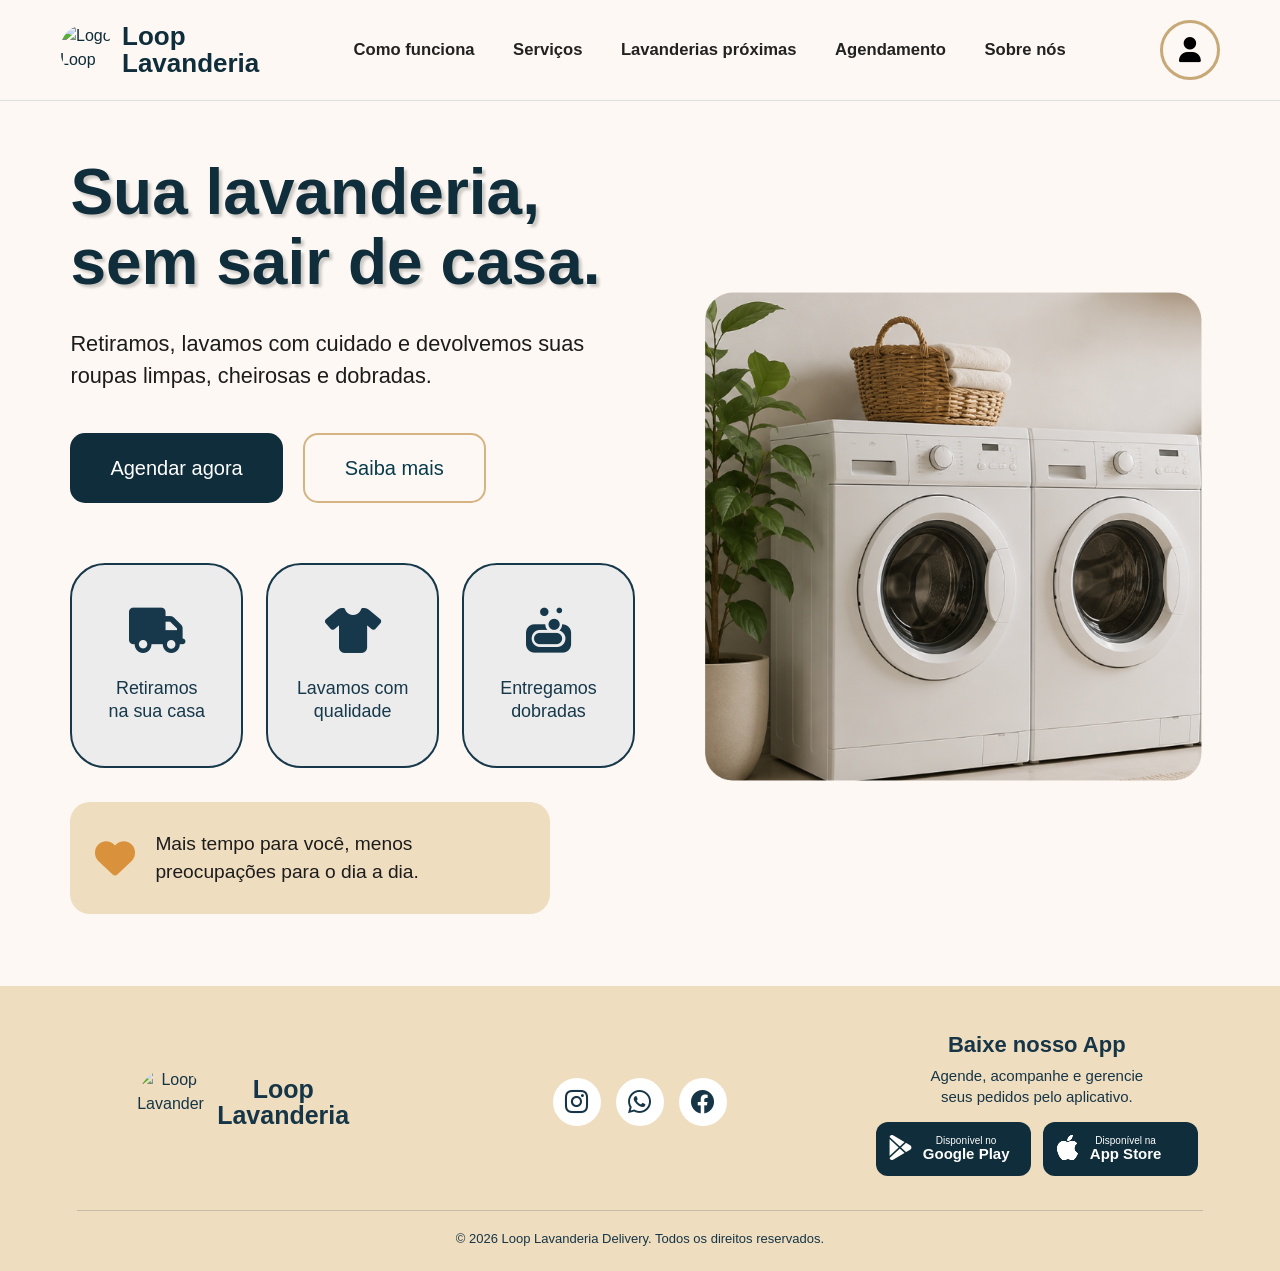
==== commit 3f4dcae4: "Pequenas atualizações Removed unnecessary whitespace and comments for cleaner HTML." ====
--- a/index.html
+++ b/index.html
@@ -8,18 +8,15 @@
 
     <link rel="stylesheet" href="style.css">
     <link rel="icon" type="image/png" href="imgs/logo.png">
-
     <!-- Ícones -->
     <link rel="stylesheet" href="https://cdnjs.cloudflare.com/ajax/libs/font-awesome/6.5.1/css/all.min.css">
     <link rel="stylesheet" href="https://cdn.jsdelivr.net/npm/bootstrap-icons@1.11.3/font/bootstrap-icons.min.css">
-
-
 </head>
 
 <body class="pagina-index">
+    
     <!-- Header -->
     <header>
-
        <a href="index.html" class="logo">
             <p><img src="https://i.ibb.co/5hFzRjt0/logo.png" alt="Logo Loop Lavanderia" width="50"></p>
             <h3>Loop <br>Lavanderia</h3>
@@ -46,10 +43,8 @@
 
     <!-- Hero -->
     <section class="hero">
-
         <!-- Texto -->
         <div class="hero-text">
-
             <h1>
                 Sua lavanderia,<span class="quebra-desktop"><br></span>
                 sem sair de casa.
@@ -65,16 +60,13 @@
                 <a href="agendamento.html" class="btn-primario">
                     Agendar agora
                 </a>
-
                 <a href="sobre-nos.html" class="btn-secondario">
                     Saiba mais
                 </a>
             </div>
             
-
             <!-- Benefícios -->
             <div class="beneficios">
-
                 <div class="item">
                     <i class="fa-solid fa-truck"></i>
                     <h4>Retiramos<br>na sua casa</h4>
@@ -89,7 +81,6 @@
                     <i class="fa-solid fa-soap"></i>
                     <h4>Entregamos<br>dobradas</h4>
                 </div>
-
             </div>
 
         </div>
@@ -102,7 +93,6 @@
         <!-- Card -->
         <div class="card-info">
             <i class="fa-solid fa-heart"></i>
-
             <p class="paragrafo1">
                 Mais tempo para você, menos
                 preocupações para o dia a dia.
--- a/style.css
+++ b/style.css
@@ -1,2385 +1,2420 @@
-/*
- * Loop Lavanderia — folha de estilos unificada
- * Organização: base compartilhada, componentes globais e páginas isoladas.
- * Cada regra específica está limitada à classe do respectivo <body>.
- */
-
-/* ==========================================================
-   1. BASE GLOBAL
-   ========================================================== */
-:root {
-  --cor-fundo: #FDF8F3;
-  --cor-fundo-secundario: #F1DEC4;
-  --cor-rodape: #EFDDBF;
-  --cor-titulo: #0F2D3A;
-  --cor-texto: #163547;
-  --cor-primaria: #156082;
-  --cor-destaque: #D4B483;
-  --cor-branca: #FFFFFF;
-  --sombra-suave: 0 10px 28px rgba(15, 45, 58, 0.10);
-  --largura-conteudo: 1400px;
-}
-
-* {
-  box-sizing: border-box;
-}
-
-html {
-  scroll-behavior: smooth;
-}
-
-body {
-  min-width: 320px;
-  margin: 0;
-  overflow-x: hidden;
-  background: var(--cor-fundo);
-  color: var(--cor-texto);
-  font-family: Arial, Helvetica, sans-serif;
-  line-height: 1.5;
-}
-
-img {
-  display: block;
-  max-width: 100%;
-}
-
-button,
-input,
-select,
-textarea {
-  font: inherit;
-}
-
-button,
-a {
-  -webkit-tap-highlight-color: transparent;
-}
-
-/* O conteúdo destas páginas usa o mesmo fundo da área principal de Agendamento. */
-body.pagina-index .hero,
-body.pagina-como .como-funciona,
-body.pagina-localizacao main {
-  background: var(--cor-fundo);
-}
-
-/* ==========================================================
-   2. CABEÇALHO COMPARTILHADO
-   ========================================================== */
-body[class^="pagina-"] header {
-  position: relative;
-  z-index: 100;
-  display: grid;
-  grid-template-columns: auto minmax(0, 1fr) auto;
-  align-items: center;
-  min-height: 101px;
-  padding: 20px 60px;
-  border-bottom: 1px solid rgba(15, 45, 58, 0.12);
-  background: var(--cor-fundo);
-}
-
-body[class^="pagina-"] header > .logo {
-  display: flex;
-  align-items: center;
-  gap: 10px;
-  color: var(--cor-titulo);
-  text-decoration: none;
-}
-
-body[class^="pagina-"] header > .logo p {
-  display: flex;
-  margin: 0;
-}
-
-body[class^="pagina-"] header > .logo img,
-body[class^="pagina-"] .rodape-logo img {
-  width: 52px;
-  aspect-ratio: 1;
-  border-radius: 50%;
-  object-fit: cover;
-}
-
-body[class^="pagina-"] header > .logo h3 {
-  margin: 0;
-  color: var(--cor-titulo);
-  font-size: 26px;
-  line-height: 1.05;
-}
-
-body[class^="pagina-"] header nav {
-  display: flex;
-  justify-content: center;
-  align-items: center;
-  gap: 4px;
-}
-
-body[class^="pagina-"] header nav a {
-  position: relative;
-  display: block;
-  padding: 16px clamp(10px, 1.35vw, 22px);
-  color: #222;
-  font-size: clamp(16px, 1.3vw, 19px);
-  font-weight: 600;
-  line-height: 1.2;
-  text-decoration: none;
-  white-space: nowrap;
-  transition: color 0.2s ease;
-}
-
-body[class^="pagina-"] header nav a::after {
-  position: absolute;
-  right: 0;
-  bottom: 0;
-  left: 0;
-  height: 3px;
-  border-radius: 999px;
-  background: var(--cor-primaria);
-  content: "";
-  transform: scaleX(0);
-  transform-origin: left;
-  transition: transform 0.2s ease;
-}
-
-body[class^="pagina-"] header nav a:hover,
-body[class^="pagina-"] header nav a:focus-visible,
-body[class^="pagina-"] header nav a.menu-ativo {
-  color: var(--cor-destaque);
-}
-
-body[class^="pagina-"] header nav a:hover::after,
-body[class^="pagina-"] header nav a:focus-visible::after,
-body[class^="pagina-"] header nav a.menu-ativo::after {
-  transform: scaleX(1);
-}
-
-body[class^="pagina-"] .perfil {
-  display: flex;
-  width: 60px;
-  height: 60px;
-  align-items: center;
-  justify-content: center;
-  border: 3px solid #C7A977;
-  border-radius: 50%;
-}
-
-body[class^="pagina-"] .login {
-  display: grid;
-  width: 100%;
-  height: 100%;
-  padding: 0;
-  border: 0;
-  border-radius: inherit;
-  background: transparent;
-  color: #000;
-  cursor: pointer;
-  place-items: center;
-}
-
-body[class^="pagina-"] .login i {
-  font-size: 25px;
-}
-
-body[class^="pagina-"] .menu-toggle {
-  display: none;
-  width: 46px;
-  height: 46px;
-  border: 1px solid rgba(7, 59, 76, 0.2);
-  border-radius: 12px;
-  background: transparent;
-  color: var(--cor-titulo);
-  font-size: 22px;
-  cursor: pointer;
-}
-
-/* ==========================================================
-   3. MODAIS DE LOGIN E CADASTRO
-   ========================================================== */
-.fundo-ml {
-  position: fixed;
-  z-index: 9998;
-  inset: 0;
-  display: none;
-  background: rgba(15, 45, 58, 0.58);
-  backdrop-filter: blur(3px);
-}
-
-.fundo-ml.is-open {
-  display: block;
-}
-
-.mod-login,
-.form-cadas {
-  position: fixed;
-  z-index: 9999;
-  top: 50%;
-  left: 50%;
-  display: none;
-  width: min(92vw, 440px);
-  max-height: min(90vh, 720px);
-  flex-direction: column;
-  overflow-y: auto;
-  padding: 34px;
-  border: 1px solid rgba(15, 45, 58, 0.12);
-  border-radius: 24px;
-  background: var(--cor-branca);
-  box-shadow: 0 24px 70px rgba(15, 45, 58, 0.28);
-  transform: translate(-50%, -50%);
-}
-
-.mod-login.is-open,
-.form-cadas.is-open {
-  display: flex;
-}
-
-.modal-fechar-login {
-  position: absolute;
-  top: 14px;
-  right: 14px;
-  display: grid;
-  width: 40px;
-  height: 40px;
-  padding: 0;
-  border: 0;
-  border-radius: 50%;
-  background: #F4EADC;
-  color: var(--cor-titulo);
-  cursor: pointer;
-  place-items: center;
-}
-
-.txtac {
-  margin: 0 42px 24px 0;
-  color: var(--cor-titulo);
-  font-size: clamp(26px, 4vw, 34px);
-  line-height: 1.15;
-}
-
-.form_login,
-.form_cadastro {
-  display: grid;
-  gap: 10px;
-}
-
-.form_login label,
-.form_cadastro label {
-  color: var(--cor-texto);
-  font-weight: 700;
-}
-
-.form_login input,
-.form_cadastro input {
-  width: 100%;
-  min-height: 48px;
-  padding: 11px 14px;
-  border: 1px solid #C8D0D4;
-  border-radius: 12px;
-  background: #FFF;
-  color: var(--cor-texto);
-  outline: none;
-}
-
-.form_login input:focus,
-.form_cadastro input:focus {
-  border-color: var(--cor-primaria);
-  box-shadow: 0 0 0 3px rgba(21, 96, 130, 0.15);
-}
-
-.form_login button,
-.form_cadastro button {
-  min-height: 48px;
-  margin-top: 6px;
-  padding: 11px 18px;
-  border: 1px solid var(--cor-titulo);
-  border-radius: 12px;
-  font-weight: 700;
-  cursor: pointer;
-}
-
-.entrar-log,
-.cadastrar-log {
-  background: var(--cor-titulo);
-  color: #FFF;
-}
-
-.registar-log,
-.voltar-log {
-  background: transparent;
-  color: var(--cor-titulo);
-}
-
-body.modal-aberto {
-  overflow: hidden;
-}
-
-/* ==========================================================
-   4. RODAPÉ COMPARTILHADO — UMA ÚNICA CONFIGURAÇÃO
-   ========================================================== */
-body[class^="pagina-"] .rodape {
-  width: 100%;
-  margin-top: auto;
-  padding: 42px clamp(24px, 6vw, 90px) 22px;
-  background: var(--cor-rodape);
-  color: var(--cor-texto);
-}
-
-body[class^="pagina-"] .rodape-superior {
-  display: grid;
-  width: min(100%, var(--largura-conteudo));
-  margin: 0 auto;
-  grid-template-columns: minmax(210px, 1fr) auto minmax(320px, 1.35fr);
-  align-items: center;
-  gap: clamp(28px, 5vw, 76px);
-}
-
-body[class^="pagina-"] .rodape-logo a {
-  display: inline-flex;
-  align-items: center;
-  gap: 12px;
-  color: inherit;
-  text-decoration: none;
-}
-
-body[class^="pagina-"] .rodape-logo img {
-  width: 68px;
-}
-
-body[class^="pagina-"] .logo-texto {
-  display: flex;
-  flex-direction: column;
-  color: var(--cor-texto);
-  font-size: 25px;
-  font-weight: 700;
-  line-height: 1.05;
-}
-
-body[class^="pagina-"] .rodape-redes {
-  display: flex;
-  align-items: center;
-  justify-content: center;
-  gap: 15px;
-}
-
-body[class^="pagina-"] .rodape-redes a {
-  display: grid;
-  width: 48px;
-  height: 48px;
-  border-radius: 50%;
-  background: var(--cor-branca);
-  color: var(--cor-texto);
-  font-size: 23px;
-  text-decoration: none;
-  place-items: center;
-  transition: transform 0.2s ease, background 0.2s ease, color 0.2s ease;
-}
-
-body[class^="pagina-"] .rodape-redes a:hover,
-body[class^="pagina-"] .rodape-redes a:focus-visible {
-  background: var(--cor-primaria);
-  color: #FFF;
-  transform: translateY(-2px);
-}
-
-body[class^="pagina-"] .rodape-app {
-  justify-self: end;
-}
-
-body[class^="pagina-"] .rodape-app h3 {
-  margin: 0 0 4px;
-  color: var(--cor-texto);
-  font-size: 22px;
-}
-
-body[class^="pagina-"] .rodape-app p {
-  margin: 0 0 15px;
-  color: var(--cor-texto);
-  font-size: 15px;
-  line-height: 1.4;
-}
-
-body[class^="pagina-"] .botoes-app {
-  display: grid;
-  grid-template-columns: repeat(2, 155px);
-  gap: 12px;
-}
-
-body[class^="pagina-"] .store {
-  display: flex;
-  width: 155px;
-  min-height: 54px;
-  align-items: center;
-  gap: 10px;
-  padding: 8px 12px;
-  border-radius: 12px;
-  background: var(--cor-titulo);
-  color: #FFF;
-  text-decoration: none;
-}
-
-body[class^="pagina-"] .store > i {
-  flex: 0 0 auto;
-  font-size: 25px;
-}
-
-body[class^="pagina-"] .store > div {
-  display: flex;
-  min-width: 0;
-  flex-direction: column;
-  line-height: 1.05;
-}
-
-body[class^="pagina-"] .store small {
-  font-size: 10px;
-}
-
-body[class^="pagina-"] .store span {
-  font-size: 15px;
-  font-weight: 700;
-  white-space: nowrap;
-}
-
-body[class^="pagina-"] .linha {
-  width: min(100%, var(--largura-conteudo));
-  height: 1px;
-  margin: 34px auto 18px;
-  background: rgba(22, 53, 71, 0.2);
-}
-
-body[class^="pagina-"] .copyright {
-  width: min(100%, var(--largura-conteudo));
-  margin: 0 auto;
-  color: var(--cor-texto);
-  font-size: 13px;
-  text-align: center;
-}
-
-/* ==========================================================
-   5. ACABAMENTOS SOLICITADOS
-   ========================================================== */
-/* Fundos claros dos ícones recebem cantos arredondados consistentes. */
-.pagina-index .beneficios .item i,
-.pagina-como .icone,
-.pagina-servicos .icone-servico,
-.pagina-agendamento .icone-resumo,
-.pagina-sobre .diferenciais .card i {
-  border-radius: 18px;
-}
-
-/* ==========================================================
-   6. RESPONSIVIDADE COMPARTILHADA
-   ========================================================== */
-@media (max-width: 1080px) {
-  body[class^="pagina-"] header {
-    grid-template-columns: auto auto auto;
-    padding: 16px 28px;
-  }
-
-  body[class^="pagina-"] .menu-toggle {
-    display: grid;
-    margin-left: auto;
-    place-items: center;
-  }
-
-  body[class^="pagina-"] header nav {
-    position: absolute;
-    z-index: 120;
-    top: calc(100% + 8px);
-    right: 24px;
-    left: 24px;
-    display: none;
-    padding: 12px;
-    border: 1px solid rgba(15, 45, 58, 0.12);
-    border-radius: 16px;
-    background: #FFF;
-    box-shadow: var(--sombra-suave);
-  }
-
-  body[class^="pagina-"] header nav.is-open {
-    display: grid;
-  }
-
-  body[class^="pagina-"] header nav a {
-    width: 100%;
-    padding: 13px 14px;
-    border-radius: 10px;
-    text-align: center;
-  }
-
-  body[class^="pagina-"] header nav a::after {
-    display: none;
-  }
-
-  body[class^="pagina-"] .perfil {
-    width: 48px;
-    height: 48px;
-    margin-left: 14px;
-    border-width: 2px;
-  }
-
-  body[class^="pagina-"] .rodape-superior {
-    grid-template-columns: 1fr 1fr;
-  }
-
-  body[class^="pagina-"] .rodape-app {
-    grid-column: 1 / -1;
-    justify-self: center;
-    text-align: center;
-  }
-}
-
-@media (max-width: 720px) {
-  body[class^="pagina-"] header {
-    min-height: 82px;
-    padding: 14px 18px;
-  }
-
-  body[class^="pagina-"] header > .logo img {
-    width: 44px;
-  }
-
-  body[class^="pagina-"] header > .logo h3 {
-    font-size: 20px;
-  }
-
-  body[class^="pagina-"] .menu-toggle {
-    width: 42px;
-    height: 42px;
-  }
-
-  body[class^="pagina-"] .perfil {
-    width: 42px;
-    height: 42px;
-    margin-left: 10px;
-  }
-
-  body[class^="pagina-"] .login i {
-    font-size: 20px;
-  }
-
-  body[class^="pagina-"] .rodape {
-    padding: 36px 20px 20px;
-  }
-
-  body[class^="pagina-"] .rodape-superior {
-    grid-template-columns: 1fr;
-    justify-items: center;
-    gap: 28px;
-    text-align: center;
-  }
-
-  body[class^="pagina-"] .rodape-logo,
-  body[class^="pagina-"] .rodape-redes,
-  body[class^="pagina-"] .rodape-app {
-    grid-column: auto;
-    justify-self: center;
-  }
-
-  body[class^="pagina-"] .rodape-app p br {
-    display: none;
-  }
-
-  body[class^="pagina-"] .linha {
-    margin-top: 30px;
-  }
-}
-
-@media (max-width: 520px) {
-  body[class^="pagina-"] header {
-    grid-template-columns: minmax(0, 1fr) auto auto;
-    padding-inline: 14px;
-  }
-
-  body[class^="pagina-"] header > .logo {
-    gap: 7px;
-  }
-
-  body[class^="pagina-"] header > .logo h3 {
-    font-size: 18px;
-  }
-
-  .mod-login,
-  .form-cadas {
-    width: calc(100vw - 24px);
-    max-height: calc(100dvh - 24px);
-    padding: 26px 20px 22px;
-    border-radius: 18px;
-  }
-
-  body[class^="pagina-"] .botoes-app {
-    width: min(100%, 322px);
-    grid-template-columns: repeat(2, minmax(0, 155px));
-    justify-content: center;
-  }
-}
-
-@media (max-width: 360px) {
-  body[class^="pagina-"] header > .logo h3 {
-    display: none;
-  }
-
-  body[class^="pagina-"] .botoes-app {
-    grid-template-columns: 155px;
-  }
-}
-
-@media (prefers-reduced-motion: reduce) {
-  *,
-  *::before,
-  *::after {
-    scroll-behavior: auto !important;
-    transition-duration: 0.01ms !important;
-    animation-duration: 0.01ms !important;
-    animation-iteration-count: 1 !important;
-  }
-}
-
-/* ==========================================================
-+   7. PÁGINA INICIAL — ESTILOS-BASE
-+   ========================================================== */
-.pagina-index * {
-    margin: 0;
-    padding: 0;
-    box-sizing: border-box;
-    font-family: Arial, sans-serif;
-}
-
-body.pagina-index {
-    background: #FDF8F3;
-}
-
-/* HEADER */
-
-.pagina-index .npedido{
-    font-family: Inder, sans-serif;
-    font-size: 30px;
-    color: #073B4C;
-    width: auto;
-    height: auto;
-    margin-top: 2rem;
-    padding-bottom: 1rem;
-}
-.pagina-index .pedidost{display: flex;
-    flex-direction: column;
-    justify-content: center;
-    align-items: center;
-    margin-top: -2rem;
-    
-}
-.pagina-index .logostsa{
-    display: flex;
-    flex-direction: column;
-    justify-content: center;
-    align-items: center;
-    width: 2.5rem;;
-    background-color: none;
-    border-radius: 50%;
-}
-.pagina-index .status{
-    display: flex;
-    justify-content: center;
-    align-items: center;
-    width: 50px;
-    height: 50px;
-    border-radius: 50%;
-    background-color: #0F2D3A;
-    margin-top: 2.2rem;
-    margin-right: 15rem;
-}
-.pagina-index .status2{
-    display: flex;
-    justify-content: center;
-    align-items: center;
-    width: 50px;
-    height: 50px;
-    border-radius: 50%;
-    border: #0F2D3A solid 2px;
-    margin-top: 2rem;
-    margin-left: 1.2rem;
-}
-.pagina-index .alinhamento{
-    display: block;
-    justify-content: center;
-    align-items: center;
-    margin-left: 5rem;
-    margin-top: -3.2rem;
-}
-.pagina-index .status3{
-    display: flex;
-    justify-content: center;
-    align-items: center;
-    width: 50px;
-    height: 50px;
-    border-radius: 50%;
-    border: #0F2D3A solid 2px;
-    margin-top: 2rem;
-    margin-right: 15rem;
-}
-.pagina-index hr{   
-    transform: rotate(90deg);
-    color:  #0F2D3A;
-    width: 6.7rem;
-    margin-top: 1rem;
-    margin-right: 15rem;
-    
-}
-.pagina-index .cardstatus{
-    display: flex;
-    flex-direction: column;
-    background-color: #F9EFE2;
-    width: 30rem;
-    height: 9.2rem;
-    justify-content: center;
-    align-items: center;
-    gap: 10px;
-    margin-top: 7rem;
-    margin-left: 5rem;
-    margin-bottom: 3rem;
-    border-radius: 10px;
-}
-.pagina-index .cardstatus .txtst{
-    font-size: 20px;
-    color: #073B4C;
-    font-weight: bold;
-}
-.pagina-index .cardstatus .horaprev{
-    font-size: 18px;
-    color: #073B4C;
-    padding-bottom: 4rem;
-}
-.pagina-index .cardstatus .caminhao{
-    font-size: 40px;
-    color: #073B4C;
-    padding-top: 2rem;
-    padding-top: 2rem;
-}
-.pagina-index .check-white {
-    color: white;
-    font-size: 24px;
-  }
-
-
-/* HERO */
-
-.pagina-index .hero {
-    display: flex;
-    justify-content: space-between;
-    align-items: center;
-
-    padding: 50px 80px;
-    gap: 50px;
-}
-.pagina-index .hero-pedidos {
-    display: flex;
-    flex-direction: column;
-    justify-content: center;
-    align-items: center;
-    
-
-}
-.pagina-index .stats{
-    display: flex;
-    flex-direction: column;
-    justify-content: center;
-    align-items: center;
-    gap: 30px;
-    margin-top: 2rem;
-}
-.pagina-index .pedidos1{
-    font-size: 50px;
-    margin-top: 2rem;
-    padding-bottom: 2rem;
-    color: #073B4C;
-}
-
-.pagina-index .hero-text {
-    flex: 1;
-}
-
-.pagina-index .hero-text h1 {
-    font-size: 72px;
-    color: #0F2D3A;
-    line-height: 1.1;
-
-    text-shadow: 3px 3px 3px rgba(0, 0, 0, .2);
-
-    margin-bottom: 30px;
-}
-
-.pagina-index .hero-text p {
-    font-size: 24px;
-    color: #6F6F6F;
-
-    max-width: 650px;
-
-    margin-bottom: 40px;
-}
-
-/* BOTÕES */
-
-.pagina-index .botoes {
-    display: flex;
-    gap: 20px;
-
-    margin-bottom: 60px;
-}
-
-.pagina-index .btn-primario {
-    padding: 18px 40px;
-
-    border: none;
-    border-radius: 15px;
-
-    background: #073B4C;
-    color: white;
-
-    font-size: 20px;
-    cursor: pointer;
-    transition: .3s;
-}
-
-.pagina-index .btn-primario:hover {
-    transform: translateY(-3px);
-}
-
-.pagina-index .btn-secondario {
-    padding: 18px 40px;
-
-    border: 2px solid #D4B483;
-    border-radius: 15px;
-
-    background: transparent;
-
-    font-size: 20px;
-    color: #073B4C;
-
-    cursor: pointer;
-    transition: .3s;
-}
-
-.pagina-index .btn-secondario:hover {
-    background: #D4B483;
-}
-
-/* BENEFÍCIOS */
-
-.pagina-index .beneficios {
-    display: flex;
-    gap: 70px;
-
-    margin-bottom: 60px;
-}
-
-.pagina-index .item {
-    text-align: center;
-    transition:.4s;
-}
-
-.pagina-index .item:hover{
-    transform:translateY(-10px);
-}
-
-.pagina-index .item i {
-    font-size: 55px;
-    color: #156082;
-
-    margin-bottom: 15px;
-}
-
-.pagina-index .item h4 {
-    color: #156082;
-    font-size: 24px;
-    font-weight: 500;
-}
-
-/* CARD */
-
-.pagina-index .card-info {
-    width: 480px;
-    height: 7rem;
-
-    display: flex;
-    align-items: center;
-    gap: 20px;
-
-    background: #EFDDBF;
-
-    padding: 25px;
-
-    border-radius: 20px;
-    margin: 0;
-    font-size: 20px;
-    color: #073B4C;
-    margin-left: 5rem;
-
-}
-
-.pagina-index .card-info i {
-    font-size: 40px;
-    color: #D9923B;
-}
-
-
-
-/* IMAGEM */
-
-.pagina-index .hero-imagem {
-    flex: 1;
-    border-radius: none;
-}
-
-.pagina-index .hero-image img {
-    width: 100%;
-    border-radius: 50px;
-    object-fit: cover;
-    box-shadow: 0 10px 20px rgba(0, 0, 0, .15);
-
-}
-
-
-/* FOOTER */
-
-.pagina-index .paragrafo1 {
-    display: block;
-    margin-top: 3rem;
-
-
-}
-.pagina-index .localizacao{
-    display: inline-block;
-}
-.pagina-index .lavtxt{
-    font-size: 30px;
-    color: #073B4C;
-    margin-left: 5rem;
-    margin-top: 3rem;
-}
-.pagina-index .card12{
-    display: flex;
-    justify-content: center;
-    align-items: center;
-    width: 19rem;
-    height: 6.2rem;
-    background-color: #e2e2e2;
-    margin-left: 5rem;
-    margin-top: 3rem;
-    border-radius: 2rem;
-    font-size: 20px;
-    color: #073B4C;
-}
-.pagina-index .card13{
-    display: flex;
-    justify-content: center;
-    align-items: center;
-    width: 19rem;
-    height: 6.2rem;
-    border-radius: 1px solid #073B4C;
-    box-shadow: #171e20 1px 2px 8px;
-    margin-left: 5rem;
-    margin-top: 3rem;
-    border-radius: 1rem;
-    font-size: 14px;
-    color: #073B4C;
-    margin-bottom: 3rem;
-}
-.pagina-index .card13:hover{
-    box-shadow: #e2e2e2 1px 2px 8px;
-    border: 4px solid #eee1d2;
-    transform: scale(1);
-    transition: 0.8s;
-}
-.pagina-index .card13 i{
-    font-size: 40px;
-    color: #073B4C;
-    margin-right: 1rem;
-    padding: auto;
-    box-shadow: #156082;
-}
-.pagina-index .card13 .linhas{
-    display: flex;
-    
-}
-.pagina-index .aberto{
-    background-color: #dca76663;
-    border-radius: 1rem;
-    padding: 0.22rem;
-    margin-left: 1.2rem;
-}
-.pagina-index .fechada{
-
-    background-color: #b0b0b0;
-    border-radius: 1rem;
-    padding: 0.22rem;
-    margin-left: 1.2rem;
-
-
-
-    
-}
-.pagina-index .star2{
-    font-size: 1rem;
-    margin-left: 1rem;
-}
-.pagina-index .mapa{
-    display: flex;
-    justify-content: center;
-    align-items: center;
-    margin-top: -30rem;
-    margin-left: 45rem;
-    margin-bottom: 5rem;
-    width: 100%;
-    max-width: 900px;
-}
-
-
-/* RESPONSIVO */
-@media(max-width: 768px) {
-
-    .pagina-index .hero {
-        flex-direction: column;
-        padding: 30px;
-    }
-    .pagina-index .hero-pedidos {
-        flex-direction: column;
-        padding: 30px;
-    }
-
-    .pagina-index .hero-text h1 {
-        font-size: 50px;
-    }
-
-    .pagina-index .hero-text p {
-        font-size: 20px;
-    }
-
-    .pagina-index .beneficios {
-        flex-direction: column;
-        align-items: center;
-    }
-
-    .pagina-index .card-info {
-        width: 100%;
-    }
-}
-
-/* HEADER */
-
-/* HERO */
-.pagina-index .hero {
-    display: flex;
-    justify-content: space-between;
-    align-items: center;
-
-    padding: 50px 80pxo;
-    gap: 50px;
-}
-
-.pagina-index .hero-text h1 {
-    font-size: 72px;
-    color: #073B4C;
-    line-height: 1.1;
-
-    text-shadow: 3px 3px 3px rgba(0, 0, 0, .2);
-
-    margin-bottom: 30px;
-}
-
-/* BOTÕES */
-
-/* BENEFÍCIOS */
-
-/* CARD */
-
-
-
-/* IMAGEM */
-
-
-/* RESPONSIVO */
-
-/* ==========================================================
-+   8. PÁGINA INICIAL — AJUSTES RESPONSIVOS
-+   ========================================================== */
-/* Ajustes exclusivos da página inicial.
-   Este arquivo mantém o style.css compartilhado intacto. */
-
-.pagina-index .hero-text > p,
-.pagina-index .card-info .paragrafo1 {
-    color: #1C1C1C;
-}
-
-.pagina-index .hero-text {
-    min-width: 0;
-    width: 100%;
-}
-
-.pagina-index .hero-text h1 {
-    color: #0F2D3A;
-    font-size: clamp(44px, 5vw, 72px);
-    text-wrap: balance;
-    overflow-wrap: break-word;
-}
-
-.pagina-index .hero-text > p {
-    max-width: 650px;
-    font-size: clamp(18px, 1.7vw, 24px);
-    line-height: 1.5;
-    text-wrap: pretty;
-    overflow-wrap: break-word;
-}
-
-.pagina-index .card-info {
-    width: min(100%, 480px);
-    height: auto;
-    min-height: 112px;
-    margin-left: 0;
-}
-
-.pagina-index .card-info .paragrafo1 {
-    margin: 0;
-    font-size: clamp(16px, 1.5vw, 20px);
-    line-height: 1.45;
-}
-
-.pagina-index .btn-primario {
-    display: inline-flex;
-    align-items: center;
-    justify-content: center;
-    background: #0F2D3A;
-    text-decoration: none;
-}
-
-.pagina-index .btn-secondario {
-    display: inline-flex;
-    align-items: center;
-    justify-content: center;
-    text-decoration: none;
-}
-
-.pagina-index .hero-imagem img {
-    display: block;
-    width: 100%;
-    height: auto;
-}
-
-@media (max-width: 900px) {
-    .pagina-index .hero {
-        flex-direction: column;
-        align-items: stretch;
-        padding: 42px 32px;
-    }
-
-    .pagina-index .hero-text h1 {
-        font-size: clamp(42px, 8vw, 60px);
-    }
-
-    .pagina-index .hero-text > p {
-        max-width: 100%;
-        font-size: clamp(18px, 3vw, 22px);
-    }
-
-    .pagina-index .hero-imagem {
-        width: 100%;
-        max-width: 680px;
-        margin: 0 auto;
-    }
-}
-
-@media (max-width: 768px) {
-
-    .pagina-index .hero {
-        padding: 36px 24px;
-    }
-
-    .pagina-index .hero-text h1 {
-        font-size: clamp(38px, 11vw, 50px);
-    }
-
-    .pagina-index .hero-text > p {
-        font-size: clamp(18px, 5vw, 20px);
-    }
-
-    .pagina-index .botoes {
-        flex-wrap: wrap;
-    }
-}
-
-@media (max-width: 520px) {
-
-    .pagina-index .hero {
-        padding: 30px 18px;
-    }
-
-    .pagina-index .quebra-desktop {
-        display: none;
-    }
-
-    .pagina-index .hero-text h1 {
-        font-size: clamp(36px, 11vw, 48px);
-    }
-
-    .pagina-index .hero-text > p {
-        font-size: 18px;
-    }
-
-    .pagina-index .botoes {
-        flex-direction: column;
-    }
-
-    .pagina-index .btn-primario,
-    .pagina-index .btn-secondario {
-        width: 100%;
-    }
-}
-
-/* Revisão responsiva da página inicial */
-.pagina-index {
-    overflow-x: hidden;
-}
-
-.pagina-index .hero {
-    display: grid;
-    grid-template-columns: minmax(0, 1.05fr) minmax(340px, 0.95fr);
-    grid-template-areas:
-        "texto imagem"
-        "frase imagem";
-    align-items: center;
-    column-gap: clamp(36px, 5vw, 76px);
-    row-gap: 34px;
-    width: 100%;
-    max-width: 1600px;
-    margin: 0 auto;
-    padding: 56px clamp(40px, 5.5vw, 88px) 72px;
-}
-
-.pagina-index .hero-text {
-    grid-area: texto;
-    min-width: 0;
-}
-
-.pagina-index .hero-imagem {
-    grid-area: imagem;
-    min-width: 0;
-}
-
-.pagina-index .hero-imagem img {
-    display: block;
-    width: 100%;
-    height: auto;
-    max-width: 690px;
-    margin: 0 auto;
-}
-
-.pagina-index .beneficios {
-    display: grid;
-    grid-template-columns: repeat(3, minmax(0, 1fr));
-    gap: clamp(14px, 1.8vw, 24px);
-    width: 100%;
-    margin: 0;
-}
-
-.pagina-index .beneficios .item {
-    min-width: 0;
-    min-height: 205px;
-    padding: 28px 16px;
-    border: 2px solid #16384A;
-    border-radius: 35px;
-    background: #ECECEC;
-    display: flex;
-    flex-direction: column;
-    align-items: center;
-    justify-content: center;
-    text-align: center;
-    transition: transform 0.4s ease, box-shadow 0.4s ease;
-}
-
-.pagina-index .beneficios .item:hover {
-    transform: translateY(-10px);
-    box-shadow: 0 15px 25px rgba(15, 45, 58, 0.2);
-}
-
-.pagina-index .beneficios .item i {
-    margin-bottom: 24px;
-    color: #16384A;
-    font-size: 45px;
-}
-
-.pagina-index .beneficios .item h4 {
-    color: #16384A;
-    font-size: clamp(17px, 1.4vw, 22px);
-    line-height: 1.3;
-}
-
-.pagina-index .card-info {
-    grid-area: frase;
-    width: min(100%, 480px);
-    min-height: 112px;
-    height: auto;
-    margin: 0;
-    align-self: auto;
-    justify-self: start;
-}
-
-.pagina-index .card-info p {
-    min-width: 0;
-}
-
-/* Modal de login e cadastro */
-
-/* Rodapé */
-
-@media (max-width: 1200px) {
-    .pagina-index .hero {
-        grid-template-columns: minmax(0, 1fr) minmax(320px, 0.8fr);
-        padding-inline: 42px;
-        column-gap: 38px;
-    }
-
-    .pagina-index .beneficios .item {
-        min-height: 190px;
-        padding-inline: 12px;
-    }
-}
-
-@media (max-width: 1024px) {
-    .pagina-index .hero {
-        grid-template-columns: minmax(0, 1fr);
-        grid-template-areas:
-            "texto"
-            "imagem"
-            "frase";
-        gap: 44px;
-        padding: 50px 32px 64px;
-    }
-
-    .pagina-index .hero-text,
-    .pagina-index .hero-text h1,
-    .pagina-index .hero-text > p {
-        text-align: center;
-    }
-
-    .pagina-index .hero-text > p {
-        max-width: 680px;
-        margin-inline: auto;
-    }
-
-    .pagina-index .botoes {
-        justify-content: center;
-    }
-
-    .pagina-index .beneficios {
-        max-width: 820px;
-        margin-inline: auto;
-    }
-
-    .pagina-index .hero-imagem {
-        width: 100%;
-        max-width: 720px;
-        margin: 0 auto;
-    }
-
-    .pagina-index .card-info {
-        justify-self: center;
-    }
-}
-
-@media (max-width: 640px) {
-    .pagina-index .hero {
-        gap: 36px;
-        padding: 36px 18px 50px;
-    }
-
-    .pagina-index .beneficios {
-        grid-template-columns: minmax(0, 340px);
-        justify-content: center;
-        gap: 20px;
-    }
-
-    .pagina-index .beneficios .item {
-        min-height: 180px;
-    }
-
-    .pagina-index .hero-imagem {
-        max-width: 560px;
-    }
-
-    .pagina-index .card-info {
-        max-width: 460px;
-        padding: 20px;
-    }
-}
-
-@media (max-width: 360px) {
-
-    .pagina-index .hero {
-        padding-inline: 14px;
-    }
-
-    .pagina-index .hero-text h1 {
-        font-size: 34px;
-    }
-
-    .pagina-index .card-info {
-        flex-direction: column;
-        text-align: center;
-    }
-}
-
-/* Padronização dos botões das lojas com as demais páginas */
-
-/* ==========================================================
-+   9. COMO FUNCIONA
-+   ========================================================== */
-.pagina-como *{
-    margin:0;
-    padding:0;
-    box-sizing:border-box;
-    font-family: Arial, sans-serif;
-}
- 
-body.pagina-como{
-    background:#FDF8F3;
-}
- 
-/* HEADER */
-
-
-
-/* SECTION */
-
-.pagina-como .como-funciona{
-    width:90%;
-    max-width:1400px;
-    margin:auto;
-    padding:70px 0;
-}
-
-/* TITULO */
-
-.pagina-como .titulo{
-    text-align:justify;
-    font-size:2.9rem;
-    color:#0F2D3A;
-    margin-bottom:15px;
-}
-
-.pagina-como .subtitulo{
-    padding: 50px;
-    font-size: x-large;
-}
-
-.pagina-como .subtitulo-card{
-    font-size: 1.2rem;
-}
-
-/* CONTEUDO */
-
-.pagina-como .conteudo{
-    display:flex;
-    justify-content:space-between;
-    align-items:flex-start;
-    gap:50px;
-}
-
-/* PASSOS */
-
-.pagina-como .passos{
-    display:flex;
-    align-items:flex-start;
-    justify-content:center;
-    flex-wrap:wrap;
-    gap:20px;
-    flex:3;
-}
-
-.pagina-como .card{
-    width:180px;
-    display:flex;
-    flex-direction:column;
-    align-items:center;
-    text-align:center;
-    transition:.4s;
-}
-
-.pagina-como .card:hover{
-    transform:translateY(-10px);
-}
-
-
-/* ICONE */
-
-.pagina-como .icone{
-    width:120px;
-    height:120px;
-    border-radius:50%;
-    background:#f4eadc;
-    display:flex;
-    justify-content:center;
-    align-items:center;
-}
-
-.pagina-como .icone i{
-    font-size:55px;
-    color:#1f5b78;
-}
-
-/* NUMERO */
-
-.pagina-como .numero{
-    width:40px;
-    height:40px;
-    border-radius:50%;
-    background:#1f5b78;
-    color:#fff;
-    display:flex;
-    justify-content:center;
-    align-items:center;
-    margin:20px 0;
-    font-weight:bold;
-}
-
-
-    
-/* TITULO */
-
-.pagina-como .card h3{
-    color:#1f5b78;
-    margin-bottom:15px;
-    font-size:1.3rem;
-}
-
-/* TEXTO */
-
-.pagina-como .card p{
-    line-height:1.7;
-}
-
-/* SETA */
-
-.pagina-como .seta{
-    display:flex;
-    align-items:center;
-    margin-top:55px;
-}
-
-.pagina-como .seta i{
-    font-size:25px;
-}
-
-/* LATERAL */
-
-.pagina-como .lateral{
-    flex:1;
-    display:flex;
-    flex-direction:column;
-    align-items:flex-end;
-    gap:25px;
-}
-
-.pagina-como .lateral img{
-    width:100%;
-    max-width:260px;
-    border-radius:24px;
-}
-
-.pagina-como .btn-agendar{
-    display:inline-flex;
-    align-items:center;
-    justify-content:center;
-    padding:20px 40px;
-    margin: 1.5rem;
-    border:none;
-    background:#073B4C;
-    color:#fff;
-    border-radius:15px;
-    cursor:pointer;
-    font-size:20px;
-    text-decoration:none;
-    transition:.3s;
-}
-
-.pagina-como .btn-agendar:hover{
-    background:#0d2b3d;
-    transform:translateY(-3px);
-}
-
-/* AVISO */
-
-.pagina-como .aviso{
-    margin:60px auto 0;
-    max-width:700px;
-    background:#f6dfb6;
-    display:flex;
-    align-items:center;
-    gap:20px;
-    padding:25px;
-    border-radius:15px;
-}
-
-.pagina-como .aviso i{
-    font-size:40px;
-    color:#d98b2b;
-}
-
-.pagina-como .legenda{
-    font-weight: 550;
-}
-
-/* FOOTER */
-
-/* TABLET */
-
-@media(max-width:1024px){
-
-    .pagina-como .conteudo{
-        flex-direction:column;
-        align-items:center;
-    }
-
-    .pagina-como .passos{
-        justify-content:center;
-    }
-}
-
-/* CELULAR */
-
-@media(max-width:768px){
-
-    .pagina-como .como-funciona{
-        width:100%;
-        padding:48px 20px;
-    }
-
-    .pagina-como .subtitulo{
-        padding:24px 0 40px;
-    }
-
-    .pagina-como .passos{
-        display:grid;
-        grid-template-columns:1fr 1fr;
-        gap:40px;
-    }
-
-    .pagina-como .seta{
-        display:none;
-    }
-
-}
-
-@media(max-width:480px){
-
-    .pagina-como .titulo h2{
-        font-size:2.2rem;
-    }
-
-    .pagina-como .passos{
-        grid-template-columns:1fr;
-    }
-
-    .pagina-como .card{
-        width:100%;
-    }
-
-    .pagina-como .btn-agendar{
-        width:100%;
-        margin:1.5rem 0;
-    }
-
-    .pagina-como .aviso{
-        flex-direction:column;
-        text-align:center;
-    }
-
-}
-
-/* Ajustes finais para tablet e telas menores */
-.pagina-como {
-    min-width: 0;
-    overflow-x: hidden;
-}
-
-@media(max-width:1024px){
-    .pagina-como .como-funciona {
-        width: 100%;
-        padding: 56px 28px 64px;
-        text-align: center;
-    }
-
-    .pagina-como .titulo,
-    .pagina-como .titulo h2,
-    .pagina-como .subtitulo {
-        text-align: center;
-    }
-
-    .pagina-como .titulo h2 {
-        font-size: clamp(2.5rem, 6vw, 3.5rem);
-    }
-
-    .pagina-como .subtitulo {
-        max-width: 760px;
-        margin: 0 auto;
-        padding: 28px 0 46px;
-        font-size: clamp(1.15rem, 2.6vw, 1.5rem);
-        line-height: 1.5;
-    }
-
-    .pagina-como .conteudo {
-        flex-direction: column;
-        align-items: center;
-        gap: 52px;
-    }
-
-    .pagina-como .passos {
-        display: grid;
-        grid-template-columns: repeat(2, minmax(0, 1fr));
-        align-items: start;
-        justify-items: center;
-        gap: 46px 36px;
-        width: 100%;
-        max-width: 760px;
-    }
-
-    .pagina-como .seta {
-        display: none;
-    }
-
-    .pagina-como .card {
-        width: 100%;
-        max-width: 280px;
-    }
-
-    .pagina-como .lateral {
-        width: 100%;
-        align-items: center;
-        gap: 18px;
-    }
-
-    .pagina-como .lateral figure {
-        display: flex;
-        justify-content: center;
-        width: 100%;
-    }
-
-    .pagina-como .lateral img {
-        width: min(100%, 360px);
-        max-width: none;
-    }
-
-    .pagina-como .btn-agendar {
-        margin: 0;
-    }
-
-    .pagina-como .aviso {
-        justify-content: center;
-        text-align: center;
-    }
-}
-
-@media(max-width:768px){
-    .pagina-como .como-funciona {
-        padding: 46px 20px 54px;
-    }
-
-    .pagina-como .passos {
-        gap: 40px 24px;
-    }
-
-    .pagina-como .subtitulo-card,
-    .pagina-como .card h3,
-    .pagina-como .legenda {
-        text-align: center;
-    }
-
-    .pagina-como .aviso {
-        width: 100%;
-        margin-top: 48px;
-    }
-}
-
-@media(max-width:560px){
-    .pagina-como .passos {
-        grid-template-columns: minmax(0, 1fr);
-    }
-
-    .pagina-como .card {
-        max-width: 340px;
-    }
-
-    .pagina-como .btn-agendar {
-        width: min(100%, 340px);
-    }
-
-    .pagina-como .aviso {
-        flex-direction: column;
-    }
-}
-
-/* ==========================================================
-+   10. SERVIÇOS
-+   ========================================================== */
-.pagina-servicos * { 
-     margin: 0; 
-     padding: 0; 
-     box-sizing: border-box; 
-}
-
-body.pagina-servicos{
-     height:100%;
-}
-
-body.pagina-servicos{
-    background:#FDF8F3;
-}
-
-/* Header */
-
-/* Logo */
-
-/* Menu */
-
-/* Hover */
-
-/* Linha azul */
-
-/* Página ativa */
-
-/* Perfil */
-
-body.pagina-servicos { 
-     margin: 0; 
-     background-color: #f7f3ee; 
-     font-family: Arial, Helvetica, sans-serif; 
-     color: #133447; 
-}
-
-.pagina-servicos {
-     width: 100%;
-     min-height: 100vh;
-     background-color: #f7f3ee;
-     display: flex;
-     flex-direction: column;
-}
-
-.pagina-servicos .topo {
-     min-height: 70px;
-     display: flex;
-     align-items: center;
-     justify-content: space-between;
-     padding: 14px 26px;
-     border-bottom: 1px solid #cfc3b8;
-}
-
-.pagina-servicos .logo-area { 
-     display: flex; 
-     align-items: center; 
-     flex-shrink: 0; 
-}
-
-.pagina-servicos .logo-area a { 
-     display: flex;
-     align-items: center;
-     gap: 12px;
-     text-decoration: none;
-}
-
-.pagina-servicos .logo-area img {
-      height: 34px; 
-      display: block; 
-}
-
-.pagina-servicos .divisor-menu {
-     width: 1px; 
-     height: 38px; 
-     background-color: #cfc3b8; 
-     margin: 0 28px;
-}
-
-.pagina-servicos .conteudo-servicos {
-     padding: 28px 32px 24px; 
-}
-
-.pagina-servicos .titulo-pagina { 
-     font-size: 52px; 
-     font-weight: 700; 
-     letter-spacing: 2px; 
-     color: #0F2D3A;
-     margin-bottom: 26px; 
-     text-transform: capitalize; 
-}
-
-.pagina-servicos .secao-servicos { 
-     width: 100%;
-}
-
-.pagina-servicos .area-cards {
-     width: 100%; 
-}
-
-.pagina-servicos .grade-servicos { 
-     display: grid; 
-     grid-template-columns: repeat(4, minmax(0, 1fr));
-     gap: 18px; 
-}
-
-.pagina-servicos .card-servico {
-      background-color: #f1f1f1; 
-      border: 1.8px solid #20455a;
-       border-radius: 24px; min-height: 168px; 
-       padding: 20px 16px 18px; text-align: center; 
-       color: #163547; 
-       cursor: pointer;
-       display: flex;
-       flex-direction: column; 
-       align-items: center; 
-       justify-content: flex-start; 
-       opacity: 0; transform: translateY(24px);
-       transition: 
-       transform 0.35s ease, 
-       background-color 0.35s ease, 
-       box-shadow 0.35s ease, 
-       opacity 0.5s ease, 
-       filter 0.35s ease; 
-}
-
-.pagina-servicos .card-servico.aparecer { 
-          opacity: 1; 
-          transform: translateY(0); 
-}
-
-.pagina-servicos .card-servico:hover { 
-     background-color: #e4e4e4; 
-     transform: translateY(-5px); 
-     box-shadow: 0 10px 22px rgba(0, 0, 0, 0.10);
-     filter: brightness(0.97); 
-}
-
-.pagina-servicos .card-servico.clicado { 
-     transform: scale(0.98); 
-}
-
-.pagina-servicos .icone-servico { 
-     font-size: 42px; 
-     color: #163547; 
-     margin-bottom: 16px; 
-     line-height: 1; 
-}
-
-.pagina-servicos .card-servico h3 {
-      font-size: 15px;
-      font-weight: 700; 
-      margin-bottom: 10px; 
-      line-height: 1.25; 
-}
-
-.pagina-servicos .card-servico p { 
-     font-size: 12px; 
-     line-height: 1.45;
-     max-width: 155px;
-     color: #18384b; 
-}
-
-.pagina-servicos .banner-lateral { 
-     width: 260px; 
-     display: flex; 
-     flex-direction: column; 
-     align-items: center; 
-     gap: 24px; 
-     padding-top: 18px; 
-}
-
-.pagina-servicos .imagem-banner { 
-     width: 100%; 
-     display: flex; 
-     justify-content: center; 
-     margin-bottom: 28px; 
-}
-
-.pagina-servicos .banner-lateral img { 
-     width: 100%; 
-     max-width: 220px; 
-     display: block;
-     object-fit: contain; 
-     opacity: 0; 
-     transform: translateX(25px); 
-     transition: 0.8s ease;
-}
-
-.pagina-servicos .banner-lateral img.mostrar { 
-     opacity: 1; 
-     transform: translateX(0); 
-}
-
-.pagina-servicos .btn-agendar { 
-     display: flex; 
-     align-items: center;
-     justify-content: center; 
-     width: fit-content;
-     margin: 30px auto 0;
-     min-width: 0;
-     text-decoration: none;
-     background-color: #103247;
-     color: #fff;
-     padding: 18px 40px;
-     border-radius: 15px;
-     font-size: 20px;
-     font-weight: 500;
-     transition: 
-      transform 0.3s ease,
-      background-color 0.3s ease,
-      box-shadow 0.3s ease;
-     box-shadow: 0 5px 14px rgba(0, 0, 0, 0.12);
-}
-
-.pagina-servicos .btn-agendar:hover { 
-     background-color: #1a4a67; 
-     transform: translateY(-3px);
-}
-
-.pagina-servicos .btn-agendar:active { 
-     transform: scale(0.98);
-}
-
-/* Footer + frase */
-
-.pagina-servicos .frase-destaque {
-    width: 100%;
-    background-color: #ffffff;
-    padding: 35px 0;
-    display: flex;
-    justify-content: center;
-    align-items: center;
-}
-
-.pagina-servicos .caixa-frase {
-    width: 90%;
-    max-width: 900px;
-    background-color: #f4e8d9;
-    border-radius: 22px;
-    padding: 20px 35px;
-    display: flex;
-    justify-content: center;
-    align-items: center;
-    gap: 18px;
-    opacity: 0;
-    transform: translateY(20px);
-    transition: opacity 0.8s ease, transform 0.8s ease;
-}
-
-.pagina-servicos .caixa-frase i {
-    font-size: 42px;
-    color: #d7a36b;
-}
-
-.pagina-servicos .caixa-frase p {
-    font-size: 22px;
-    font-weight: 600;
-    color: #163547;
-}    
-
-@media (max-width: 992px) {
-    .pagina-servicos .caixa-frase {
-        max-width: 700px;
-    }
-}
-
-@media (max-width: 768px) {
-    .pagina-servicos .caixa-frase {
-        flex-direction: column;
-        text-align: center;
-        padding: 18px;
-        gap: 12px;
-    }
-    .pagina-servicos .icone-frase i {
-        font-size: 34px;
-    }
-    .pagina-servicos .caixa-frase p {
-        font-size: 17px;
-    }
-}
-
-@media (max-width: 480px) {
-    .pagina-servicos .frase-efeito {
-        padding: 25px 15px;
-    }
-    .pagina-servicos .caixa-frase {
-        width: 100%;
-        border-radius: 18px;
-    }
-    .pagina-servicos .caixa-frase p {
-        font-size: 15px;
-    }
-}
-
-/* Footer */
-
-/* Tablet */
-@media (max-width: 992px) {
-
-    .pagina-servicos .grade-servicos {
-        grid-template-columns: repeat(2, 1fr);
-    }
-
-}
-
-/* Celular */
-@media (max-width: 600px) {
-
-    .pagina-servicos .conteudo-servicos {
-        padding: 25px 15px;
-    }
-
-    .pagina-servicos .titulo-pagina {
-        font-size: 36px;
-        text-align: center;
-    }
-
-    .pagina-servicos .grade-servicos {
-        grid-template-columns: 1fr;
-    }
-
-    .pagina-servicos .card-servico {
-        min-height: 160px;
-    }
-
-}
-
-/* Header responsivo padronizado */
-
-/* ==========================================================
-+   11. LAVANDERIAS PRÓXIMAS
-+   ========================================================== */
-.pagina-localizacao {
-    min-width: 0;
-    overflow-x: hidden;
-    color: #073B4C;
-}
-
-.pagina-localizacao main {
-    width: 100%;
-}
-
-.pagina-localizacao .localizacao {
-    display: grid;
-    grid-template-columns: minmax(300px, 360px) minmax(0, 1fr);
-    align-items: stretch;
-    gap: clamp(32px, 5vw, 72px);
-    width: min(100% - 48px, 1240px);
-    margin: 0 auto;
-    padding: clamp(44px, 6vw, 76px) 0;
-}
-
-.pagina-localizacao .informacao {
-    min-width: 0;
-}
-
-.pagina-localizacao .lavtxt {
-    margin: 0 0 28px;
-    color: #0F2D3A;
-    font-size: clamp(28px, 2.5vw, 36px);
-    line-height: 1.15;
-    letter-spacing: -.02em;
-    white-space: nowrap;
-}
-
-.pagina-localizacao .card12,
-.pagina-localizacao .card13 {
-    width: 100%;
-    height: auto;
-    margin: 0;
-    border-radius: 18px;
-}
-
-.pagina-localizacao .card12 {
-    display: flex;
-    justify-content: space-between;
-    align-items: center;
-    min-height: 90px;
-    padding: 20px 22px;
-    background: #EFDDBF;
-    color: #073B4C;
-    font-size: 17px;
-    font-weight: 700;
-    line-height: 1.35;
-}
-
-.pagina-localizacao .card12 .icone1 {
-    flex: 0 0 auto;
-    margin-left: 18px;
-    font-size: 30px;
-    font-style: normal;
-}
-
-.pagina-localizacao .card13 {
-    display: flex;
-    justify-content: flex-start;
-    align-items: center;
-    min-height: 112px;
-    margin-top: 16px;
-    padding: 18px;
-    border: 1px solid rgba(7, 59, 76, .14);
-    background: #FFFFFF;
-    box-shadow: 0 8px 22px rgba(7, 59, 76, .08);
-    color: #073B4C;
-    font: inherit;
-    text-align: left;
-    cursor: pointer;
-    transition: border-color .25s ease, box-shadow .25s ease, transform .25s ease;
-}
-
-.pagina-localizacao .card13:hover,
-.pagina-localizacao .card13:focus-visible {
-    border: 1px solid #C7A977;
-    outline: none;
-    box-shadow: 0 12px 28px rgba(7, 59, 76, .14);
-    transform: translateY(-2px);
-}
-
-.pagina-localizacao .card13 > i {
-    flex: 0 0 auto;
-    margin: 0 14px 0 0;
-    padding: 0;
-    font-size: 32px;
-    font-style: normal;
-    box-shadow: none;
-}
-
-.pagina-localizacao .unidade-conteudo {
-    display: flex;
-    flex: 1;
-    min-width: 0;
-    flex-direction: column;
-    gap: 7px;
-    font-size: 14px;
-    line-height: 1.3;
-}
-
-.pagina-localizacao .unidade-topo,
-.pagina-localizacao .unidade-rodape {
-    display: flex;
-    justify-content: space-between;
-    align-items: center;
-    gap: 10px;
-}
-
-.pagina-localizacao .star2 {
-    flex: 0 0 auto;
-    margin: 0;
-    font-size: 14px;
-}
-
-.pagina-localizacao .aberto,
-.pagina-localizacao .fechada {
-    flex: 0 0 auto;
-    margin: 0;
-    padding: 4px 9px;
-    border-radius: 999px;
-    font-size: 12px;
-    font-weight: 700;
-}
-
-.pagina-localizacao .aberto {
-    background: #F1DEC4;
-}
-
-.pagina-localizacao .fechada {
-    background: #E4E4E4;
-}
-
-.pagina-localizacao .mapa {
-    display: flex;
-    align-items: stretch;
-    justify-content: center;
-    width: 100%;
-    max-width: none;
-    min-width: 0;
-    min-height: 560px;
-    margin: 0;
-    overflow: hidden;
-    border: 1px solid rgba(7, 59, 76, .14);
-    border-radius: 24px;
-    background: #E7E3DE;
-    box-shadow: 0 16px 38px rgba(7, 59, 76, .12);
-}
-
-.pagina-localizacao .mapa iframe {
-    display: block;
-    width: 100%;
-    height: 100%;
-    min-height: 560px;
-    margin: 0 !important;
-    border: 0 !important;
-    border-radius: 0 !important;
-}
-
-@media (max-width: 1080px) {
-
-    .pagina-localizacao .localizacao {
-        grid-template-columns: minmax(280px, 330px) minmax(0, 1fr);
-        gap: 28px;
-    }
-
-    .pagina-localizacao .lavtxt {
-        font-size: clamp(27px, 3vw, 32px);
-        white-space: nowrap;
-    }
-}
-
-@media (max-width: 820px) {
-    .pagina-localizacao .localizacao {
-        grid-template-columns: 1fr;
-        width: min(100% - 36px, 680px);
-        padding: 38px 0 48px;
-    }
-
-    .pagina-localizacao .lavtxt {
-        margin-bottom: 22px;
-        text-align: center;
-        white-space: nowrap;
-    }
-
-    .pagina-localizacao .card12 {
-        min-height: 82px;
-    }
-
-    .pagina-localizacao .mapa,
-    .pagina-localizacao .mapa iframe {
-        min-height: 460px;
-    }
-}
-
-@media (max-width: 520px) {
-
-    .pagina-localizacao .localizacao {
-        width: min(100% - 28px, 680px);
-        padding-top: 32px;
-        gap: 24px;
-    }
-
-    .pagina-localizacao .lavtxt {
-        font-size: clamp(24px, 7.4vw, 30px);
-    }
-
-    .pagina-localizacao .card13 {
-        padding: 16px 14px;
-    }
-
-    .pagina-localizacao .card13 > i {
-        margin-right: 10px;
-        font-size: 28px;
-    }
-
-    .pagina-localizacao .unidade-topo,
-    .pagina-localizacao .unidade-rodape {
-        align-items: flex-start;
-    }
-
-    .pagina-localizacao .mapa,
-    .pagina-localizacao .mapa iframe {
-        min-height: 360px;
-        border-radius: 20px;
-    }
-}
-
-/* ==========================================================
-+   12. AGENDAMENTO
-+   ========================================================== */
+/*
+ * Loop Lavanderia â€” folha de estilos unificada
+ * OrganizaÃ§Ã£o: base compartilhada, componentes globais e pÃ¡ginas isoladas.
+ * Cada regra especÃ­fica estÃ¡ limitada Ã  classe do respectivo <body>.
+ */
+
+/* ==========================================================
+   1. BASE GLOBAL
+   ========================================================== */
+:root {
+  --cor-fundo: #FDF8F3;
+  --cor-fundo-secundario: #F1DEC4;
+  --cor-rodape: #EFDDBF;
+  --cor-titulo: #0F2D3A;
+  --cor-texto: #163547;
+  --cor-primaria: #156082;
+  --cor-destaque: #D4B483;
+  --cor-branca: #FFFFFF;
+  --sombra-suave: 0 10px 28px rgba(15, 45, 58, 0.10);
+  --largura-conteudo: 1400px;
+}
+
+* {
+  box-sizing: border-box;
+}
+
+html {
+  scroll-behavior: smooth;
+}
+
+body {
+  min-width: 320px;
+  margin: 0;
+  overflow-x: hidden;
+  background: var(--cor-fundo);
+  color: var(--cor-texto);
+  font-family: Arial, Helvetica, sans-serif;
+  line-height: 1.5;
+}
+
+img {
+  display: block;
+  max-width: 100%;
+}
+
+button,
+input,
+select,
+textarea {
+  font: inherit;
+}
+
+button,
+a {
+  -webkit-tap-highlight-color: transparent;
+}
+
+/* O conteÃºdo destas pÃ¡ginas usa o mesmo fundo da Ã¡rea principal de Agendamento. */
+body.pagina-index .hero,
+body.pagina-como .como-funciona,
+body.pagina-localizacao main {
+  background: var(--cor-fundo);
+}
+
+/* ==========================================================
+   2. CABEÃ‡ALHO COMPARTILHADO
+   ========================================================== */
+body[class^="pagina-"] header {
+  position: relative;
+  z-index: 100;
+  display: grid;
+  grid-template-columns: auto minmax(0, 1fr) auto;
+  align-items: center;
+  min-height: 101px;
+  padding: 20px 60px;
+  border-bottom: 1px solid rgba(15, 45, 58, 0.12);
+  background: var(--cor-fundo);
+}
+
+body[class^="pagina-"] header > .logo {
+  display: flex;
+  align-items: center;
+  gap: 10px;
+  color: var(--cor-titulo);
+  text-decoration: none;
+}
+
+body[class^="pagina-"] header > .logo p {
+  display: flex;
+  margin: 0;
+}
+
+body[class^="pagina-"] header > .logo img,
+body[class^="pagina-"] .rodape-logo img {
+  width: 52px;
+  aspect-ratio: 1;
+  border-radius: 50%;
+  object-fit: cover;
+}
+
+body[class^="pagina-"] header > .logo h3 {
+  margin: 0;
+  color: var(--cor-titulo);
+  font-size: 26px;
+  line-height: 1.05;
+}
+
+body[class^="pagina-"] header nav {
+  display: flex;
+  justify-content: center;
+  align-items: center;
+  gap: 4px;
+}
+
+body[class^="pagina-"] header nav a {
+  position: relative;
+  display: block;
+  padding: 16px clamp(10px, 1.35vw, 22px);
+  color: #222;
+  font-size: clamp(16px, 1.3vw, 19px);
+  font-weight: 600;
+  line-height: 1.2;
+  text-decoration: none;
+  white-space: nowrap;
+  transition: color 0.2s ease;
+}
+
+body[class^="pagina-"] header nav a::after {
+  position: absolute;
+  right: 0;
+  bottom: 0;
+  left: 0;
+  height: 3px;
+  border-radius: 999px;
+  background: var(--cor-primaria);
+  content: "";
+  transform: scaleX(0);
+  transform-origin: left;
+  transition: transform 0.2s ease;
+}
+
+body[class^="pagina-"] header nav a:hover,
+body[class^="pagina-"] header nav a:focus-visible,
+body[class^="pagina-"] header nav a.menu-ativo {
+  color: var(--cor-destaque);
+}
+
+body[class^="pagina-"] header nav a:hover::after,
+body[class^="pagina-"] header nav a:focus-visible::after,
+body[class^="pagina-"] header nav a.menu-ativo::after {
+  transform: scaleX(1);
+}
+
+body[class^="pagina-"] .perfil {
+  display: flex;
+  width: 60px;
+  height: 60px;
+  align-items: center;
+  justify-content: center;
+  border: 3px solid #C7A977;
+  border-radius: 50%;
+}
+
+body[class^="pagina-"] .login {
+  display: grid;
+  width: 100%;
+  height: 100%;
+  padding: 0;
+  border: 0;
+  border-radius: inherit;
+  background: transparent;
+  color: #000;
+  cursor: pointer;
+  place-items: center;
+}
+
+body[class^="pagina-"] .login i {
+  font-size: 25px;
+}
+
+body[class^="pagina-"] .menu-toggle {
+  display: none;
+  width: 46px;
+  height: 46px;
+  border: 1px solid rgba(7, 59, 76, 0.2);
+  border-radius: 12px;
+  background: transparent;
+  color: var(--cor-titulo);
+  font-size: 22px;
+  cursor: pointer;
+}
+
+/* ==========================================================
+   3. MODAIS DE LOGIN E CADASTRO
+   ========================================================== */
+.fundo-ml {
+  position: fixed;
+  z-index: 9998;
+  top: 0;
+  left: 0;
+  display: none;
+  width: 100%;
+  height: 100%;
+  background-color: rgba(0, 0, 0, 0.5);
+}
+
+.mod-login {
+  position: fixed;
+  z-index: 9999;
+  top: 50%;
+  left: 50%;
+  display: none;
+  width: 400px;
+  max-width: 90%;
+  flex-direction: column;
+  align-items: center;
+  gap: 5px;
+  padding: 30px;
+  border-radius: 20px;
+  background: rgba(165, 146, 122, 0.801);
+  box-shadow: 0 10px 30px rgba(0, 0, 0, 0.3);
+  transform: translate(-50%, -50%);
+}
+
+.form-cadas {
+  position: fixed;
+  z-index: 9999;
+  top: 50%;
+  left: 50%;
+  display: none;
+  width: 30rem;
+  max-width: 90%;
+  max-height: 94vh;
+  margin-top: 1rem;
+  flex-direction: column;
+  align-items: center;
+  gap: 12px;
+  overflow-y: auto;
+  padding: 0 30px 30px;
+  border-radius: 1rem;
+  background: rgba(165, 146, 122, 0.801);
+  transform: translate(-50%, -50%);
+}
+
+.mod-login .txtac,
+.form-cadas .txtac {
+  margin-top: 2rem;
+  margin-bottom: 2rem;
+  color: #3A2B1F;
+  font-size: 2rem;
+}
+
+.form_login {
+  display: flex;
+  width: 100%;
+  flex-direction: column;
+  gap: 12px;
+}
+
+.form_cadastro {
+  display: flex;
+  width: 100%;
+  flex-direction: column;
+  align-items: center;
+  gap: 12px;
+}
+
+.form_login label,
+.form-cadas label {
+  color: #3A2B1F;
+  font-weight: 700;
+}
+
+.form_login input {
+  width: 100%;
+  padding: 5px;
+  border: 0;
+  border-radius: 8px;
+  outline: none;
+  font-size: 1rem;
+}
+
+.form-cadas input {
+  width: min(100%, 20rem);
+  padding: 5px;
+  border: 0;
+  border-radius: 8px;
+  outline: none;
+  font-size: 1rem;
+}
+
+.form_login button,
+.form-cadas button {
+  margin-top: 15px;
+  padding: 12px;
+  border: 0;
+  border-radius: 8px;
+  color: #FFF;
+  font-size: 1rem;
+  font-weight: bold;
+  cursor: pointer;
+  transition: 0.3s;
+}
+
+.form_login button {
+  background: #0A5673;
+}
+
+.form_login .registar-log {
+  background: #D5AD71;
+}
+
+.form-cadas button {
+  background: #0F2D3A;
+}
+
+.form_login button:hover,
+.form-cadas button:hover {
+  background: #0A557385;
+}
+
+/* ==========================================================
+   4. RODAPÃ‰ COMPARTILHADO â€” UMA ÃšNICA CONFIGURAÃ‡ÃƒO
+   ========================================================== */
+body[class^="pagina-"] .rodape {
+  width: 100%;
+  margin-top: auto;
+  padding: 42px clamp(24px, 6vw, 90px) 22px;
+  background: var(--cor-rodape);
+  color: var(--cor-texto);
+}
+
+body[class^="pagina-"] .rodape-superior {
+  display: grid;
+  width: min(100%, var(--largura-conteudo));
+  margin: 0 auto;
+  grid-template-columns: repeat(3, minmax(0, 1fr));
+  align-items: center;
+  justify-items: center;
+  gap: clamp(28px, 5vw, 76px);
+  text-align: center;
+}
+
+body[class^="pagina-"] .rodape-logo {
+  justify-self: center;
+}
+
+body[class^="pagina-"] .rodape-logo a {
+  display: inline-flex;
+  align-items: center;
+  gap: 12px;
+  color: inherit;
+  text-decoration: none;
+}
+
+body[class^="pagina-"] .rodape-logo img {
+  width: 68px;
+}
+
+body[class^="pagina-"] .logo-texto {
+  display: flex;
+  flex-direction: column;
+  color: var(--cor-texto);
+  font-size: 25px;
+  font-weight: 700;
+  line-height: 1.05;
+}
+
+body[class^="pagina-"] .rodape-redes {
+  display: flex;
+  align-items: center;
+  justify-content: center;
+  gap: 15px;
+}
+
+body[class^="pagina-"] .rodape-redes a {
+  display: grid;
+  width: 48px;
+  height: 48px;
+  border-radius: 50%;
+  background: var(--cor-branca);
+  color: var(--cor-texto);
+  font-size: 23px;
+  text-decoration: none;
+  place-items: center;
+  transition: transform 0.2s ease, background 0.2s ease, color 0.2s ease;
+}
+
+body[class^="pagina-"] .rodape-redes a:hover,
+body[class^="pagina-"] .rodape-redes a:focus-visible {
+  background: var(--cor-primaria);
+  color: #FFF;
+  transform: translateY(-2px);
+}
+
+body[class^="pagina-"] .rodape-app {
+  justify-self: center;
+  text-align: center;
+}
+
+body[class^="pagina-"] .rodape-app h3 {
+  margin: 0 0 4px;
+  color: var(--cor-texto);
+  font-size: 22px;
+}
+
+body[class^="pagina-"] .rodape-app p {
+  margin: 0 0 15px;
+  color: var(--cor-texto);
+  font-size: 15px;
+  line-height: 1.4;
+}
+
+body[class^="pagina-"] .botoes-app {
+  display: grid;
+  grid-template-columns: repeat(2, 155px);
+  justify-content: center;
+  gap: 12px;
+}
+
+body[class^="pagina-"] .store {
+  display: flex;
+  width: 155px;
+  min-height: 54px;
+  align-items: center;
+  gap: 10px;
+  padding: 8px 12px;
+  border-radius: 12px;
+  background: var(--cor-titulo);
+  color: #FFF;
+  text-decoration: none;
+}
+
+body[class^="pagina-"] .store > i {
+  flex: 0 0 auto;
+  font-size: 25px;
+}
+
+body[class^="pagina-"] .store > div {
+  display: flex;
+  min-width: 0;
+  flex-direction: column;
+  line-height: 1.05;
+}
+
+body[class^="pagina-"] .store small {
+  font-size: 10px;
+}
+
+body[class^="pagina-"] .store span {
+  font-size: 15px;
+  font-weight: 700;
+  white-space: nowrap;
+}
+
+body[class^="pagina-"] .linha {
+  width: min(100%, var(--largura-conteudo));
+  height: 1px;
+  margin: 34px auto 18px;
+  background: rgba(22, 53, 71, 0.2);
+}
+
+body[class^="pagina-"] .copyright {
+  width: min(100%, var(--largura-conteudo));
+  margin: 0 auto;
+  color: var(--cor-texto);
+  font-size: 13px;
+  text-align: center;
+}
+
+/* ==========================================================
+   5. ACABAMENTOS SOLICITADOS
+   ========================================================== */
+/* Fundos claros dos Ã­cones recebem cantos arredondados consistentes. */
+.pagina-index .beneficios .item i,
+.pagina-como .icone,
+.pagina-servicos .icone-servico,
+.pagina-agendamento .icone-resumo,
+.pagina-sobre .diferenciais .card i {
+  border-radius: 18px;
+}
+
+/* ==========================================================
+   6. RESPONSIVIDADE COMPARTILHADA
+   ========================================================== */
+@media (max-width: 1080px) {
+  body[class^="pagina-"] header {
+    grid-template-columns: minmax(0, 1fr) auto auto;
+    padding: 16px 28px;
+  }
+
+  body[class^="pagina-"] .menu-toggle {
+    display: grid;
+    margin-left: 0;
+    justify-self: end;
+    place-items: center;
+  }
+
+  body[class^="pagina-"] header nav {
+    position: absolute;
+    z-index: 120;
+    top: calc(100% + 8px);
+    right: 24px;
+    left: 24px;
+    display: none;
+    padding: 12px;
+    border: 1px solid rgba(15, 45, 58, 0.12);
+    border-radius: 16px;
+    background: #FFF;
+    box-shadow: var(--sombra-suave);
+  }
+
+  body[class^="pagina-"] header nav.is-open {
+    display: grid;
+  }
+
+  body[class^="pagina-"] header nav a {
+    width: 100%;
+    padding: 13px 14px;
+    border-radius: 10px;
+    text-align: center;
+  }
+
+  body[class^="pagina-"] header nav a::after {
+    display: none;
+  }
+
+  body[class^="pagina-"] .perfil {
+    width: 48px;
+    height: 48px;
+    margin-left: 14px;
+    border-width: 2px;
+    justify-self: end;
+  }
+
+  body[class^="pagina-"] .rodape-superior {
+    grid-template-columns: 1fr;
+    justify-items: center;
+    gap: 28px;
+    text-align: center;
+  }
+
+  body[class^="pagina-"] .rodape-logo,
+  body[class^="pagina-"] .rodape-redes,
+  body[class^="pagina-"] .rodape-app {
+    grid-column: auto;
+    justify-self: center;
+    text-align: center;
+  }
+
+  body[class^="pagina-"] .rodape-app p br {
+    display: none;
+  }
+}
+
+@media (max-width: 720px) {
+  body[class^="pagina-"] header {
+    min-height: 82px;
+    padding: 14px 18px;
+  }
+
+  body[class^="pagina-"] header > .logo img {
+    width: 44px;
+  }
+
+  body[class^="pagina-"] header > .logo h3 {
+    font-size: 20px;
+  }
+
+  body[class^="pagina-"] .menu-toggle {
+    width: 42px;
+    height: 42px;
+  }
+
+  body[class^="pagina-"] .perfil {
+    width: 42px;
+    height: 42px;
+    margin-left: 10px;
+  }
+
+  body[class^="pagina-"] .login i {
+    font-size: 20px;
+  }
+
+  body[class^="pagina-"] .rodape {
+    padding: 36px 20px 20px;
+  }
+
+  body[class^="pagina-"] .rodape-superior {
+    grid-template-columns: 1fr;
+    justify-items: center;
+    gap: 28px;
+    text-align: center;
+  }
+
+  body[class^="pagina-"] .rodape-logo,
+  body[class^="pagina-"] .rodape-redes,
+  body[class^="pagina-"] .rodape-app {
+    grid-column: auto;
+    justify-self: center;
+  }
+
+  body[class^="pagina-"] .rodape-app p br {
+    display: none;
+  }
+
+  body[class^="pagina-"] .linha {
+    margin-top: 30px;
+  }
+}
+
+@media (max-width: 520px) {
+  body[class^="pagina-"] header {
+    grid-template-columns: minmax(0, 1fr) auto auto;
+    padding-inline: 14px;
+  }
+
+  body[class^="pagina-"] header > .logo {
+    gap: 7px;
+  }
+
+  body[class^="pagina-"] header > .logo h3 {
+    font-size: 18px;
+  }
+
+  .mod-login,
+  .form-cadas {
+    max-width: calc(100vw - 24px);
+  }
+
+  .form-cadas {
+    max-height: calc(100dvh - 24px);
+    padding-inline: 20px;
+  }
+
+  body[class^="pagina-"] .botoes-app {
+    width: min(100%, 322px);
+    grid-template-columns: repeat(2, minmax(0, 155px));
+    justify-content: center;
+  }
+}
+
+@media (max-width: 360px) {
+  body[class^="pagina-"] header > .logo h3 {
+    display: none;
+  }
+
+  body[class^="pagina-"] .botoes-app {
+    grid-template-columns: 155px;
+  }
+}
+
+@media (prefers-reduced-motion: reduce) {
+  *,
+  *::before,
+  *::after {
+    scroll-behavior: auto !important;
+    transition-duration: 0.01ms !important;
+    animation-duration: 0.01ms !important;
+    animation-iteration-count: 1 !important;
+  }
+}
+
+/* ==========================================================
++   7. PÃGINA INICIAL â€” ESTILOS-BASE
++   ========================================================== */
+.pagina-index * {
+    margin: 0;
+    padding: 0;
+    box-sizing: border-box;
+    font-family: Arial, sans-serif;
+}
+
+body.pagina-index {
+    background: #FDF8F3;
+}
+
+/* HEADER */
+
+.pagina-index .npedido{
+    font-family: Inder, sans-serif;
+    font-size: 30px;
+    color: #073B4C;
+    width: auto;
+    height: auto;
+    margin-top: 2rem;
+    padding-bottom: 1rem;
+}
+.pagina-index .pedidost{display: flex;
+    flex-direction: column;
+    justify-content: center;
+    align-items: center;
+    margin-top: -2rem;
+    
+}
+.pagina-index .logostsa{
+    display: flex;
+    flex-direction: column;
+    justify-content: center;
+    align-items: center;
+    width: 2.5rem;;
+    background-color: none;
+    border-radius: 50%;
+}
+.pagina-index .status{
+    display: flex;
+    justify-content: center;
+    align-items: center;
+    width: 50px;
+    height: 50px;
+    border-radius: 50%;
+    background-color: #0F2D3A;
+    margin-top: 2.2rem;
+    margin-right: 15rem;
+}
+.pagina-index .status2{
+    display: flex;
+    justify-content: center;
+    align-items: center;
+    width: 50px;
+    height: 50px;
+    border-radius: 50%;
+    border: #0F2D3A solid 2px;
+    margin-top: 2rem;
+    margin-left: 1.2rem;
+}
+.pagina-index .alinhamento{
+    display: block;
+    justify-content: center;
+    align-items: center;
+    margin-left: 5rem;
+    margin-top: -3.2rem;
+}
+.pagina-index .status3{
+    display: flex;
+    justify-content: center;
+    align-items: center;
+    width: 50px;
+    height: 50px;
+    border-radius: 50%;
+    border: #0F2D3A solid 2px;
+    margin-top: 2rem;
+    margin-right: 15rem;
+}
+.pagina-index hr{   
+    transform: rotate(90deg);
+    color:  #0F2D3A;
+    width: 6.7rem;
+    margin-top: 1rem;
+    margin-right: 15rem;
+    
+}
+.pagina-index .cardstatus{
+    display: flex;
+    flex-direction: column;
+    background-color: #F9EFE2;
+    width: 30rem;
+    height: 9.2rem;
+    justify-content: center;
+    align-items: center;
+    gap: 10px;
+    margin-top: 7rem;
+    margin-left: 5rem;
+    margin-bottom: 3rem;
+    border-radius: 10px;
+}
+.pagina-index .cardstatus .txtst{
+    font-size: 20px;
+    color: #073B4C;
+    font-weight: bold;
+}
+.pagina-index .cardstatus .horaprev{
+    font-size: 18px;
+    color: #073B4C;
+    padding-bottom: 4rem;
+}
+.pagina-index .cardstatus .caminhao{
+    font-size: 40px;
+    color: #073B4C;
+    padding-top: 2rem;
+    padding-top: 2rem;
+}
+.pagina-index .check-white {
+    color: white;
+    font-size: 24px;
+  }
+
+
+/* HERO */
+
+.pagina-index .hero {
+    display: flex;
+    justify-content: space-between;
+    align-items: center;
+
+    padding: 50px 80px;
+    gap: 50px;
+}
+.pagina-index .hero-pedidos {
+    display: flex;
+    flex-direction: column;
+    justify-content: center;
+    align-items: center;
+    
+
+}
+.pagina-index .stats{
+    display: flex;
+    flex-direction: column;
+    justify-content: center;
+    align-items: center;
+    gap: 30px;
+    margin-top: 2rem;
+}
+.pagina-index .pedidos1{
+    font-size: 50px;
+    margin-top: 2rem;
+    padding-bottom: 2rem;
+    color: #073B4C;
+}
+
+.pagina-index .hero-text {
+    flex: 1;
+}
+
+.pagina-index .hero-text h1 {
+    font-size: 72px;
+    color: #0F2D3A;
+    line-height: 1.1;
+
+    text-shadow: 3px 3px 3px rgba(0, 0, 0, .2);
+
+    margin-bottom: 30px;
+}
+
+.pagina-index .hero-text p {
+    font-size: 24px;
+    color: #6F6F6F;
+
+    max-width: 650px;
+
+    margin-bottom: 40px;
+}
+
+/* BOTÃ•ES */
+
+.pagina-index .botoes {
+    display: flex;
+    gap: 20px;
+
+    margin-bottom: 60px;
+}
+
+.pagina-index .btn-primario {
+    padding: 18px 40px;
+
+    border: none;
+    border-radius: 15px;
+
+    background: #073B4C;
+    color: white;
+
+    font-size: 20px;
+    cursor: pointer;
+    transition: .3s;
+}
+
+.pagina-index .btn-primario:hover {
+    transform: translateY(-3px);
+}
+
+.pagina-index .btn-secondario {
+    padding: 18px 40px;
+
+    border: 2px solid #D4B483;
+    border-radius: 15px;
+
+    background: transparent;
+
+    font-size: 20px;
+    color: #073B4C;
+
+    cursor: pointer;
+    transition: .3s;
+}
+
+.pagina-index .btn-secondario:hover {
+    background: #D4B483;
+}
+
+/* BENEFÃCIOS */
+
+.pagina-index .beneficios {
+    display: flex;
+    gap: 70px;
+
+    margin-bottom: 60px;
+}
+
+.pagina-index .item {
+    text-align: center;
+    transition:.4s;
+}
+
+.pagina-index .item:hover{
+    transform:translateY(-10px);
+}
+
+.pagina-index .item i {
+    font-size: 55px;
+    color: #156082;
+
+    margin-bottom: 15px;
+}
+
+.pagina-index .item h4 {
+    color: #156082;
+    font-size: 24px;
+    font-weight: 500;
+}
+
+/* CARD */
+
+.pagina-index .card-info {
+    width: 480px;
+    height: 7rem;
+
+    display: flex;
+    align-items: center;
+    gap: 20px;
+
+    background: #EFDDBF;
+
+    padding: 25px;
+
+    border-radius: 20px;
+    margin: 0;
+    font-size: 20px;
+    color: #073B4C;
+    margin-left: 5rem;
+
+}
+
+.pagina-index .card-info i {
+    font-size: 40px;
+    color: #D9923B;
+}
+
+
+
+/* IMAGEM */
+
+.pagina-index .hero-imagem {
+    flex: 1;
+    border-radius: none;
+}
+
+.pagina-index .hero-image img {
+    width: 100%;
+    border-radius: 50px;
+    object-fit: cover;
+    box-shadow: 0 10px 20px rgba(0, 0, 0, .15);
+
+}
+
+
+/* FOOTER */
+
+.pagina-index .paragrafo1 {
+    display: block;
+    margin-top: 3rem;
+
+
+}
+.pagina-index .localizacao{
+    display: inline-block;
+}
+.pagina-index .lavtxt{
+    font-size: 30px;
+    color: #073B4C;
+    margin-left: 5rem;
+    margin-top: 3rem;
+}
+.pagina-index .card12{
+    display: flex;
+    justify-content: center;
+    align-items: center;
+    width: 19rem;
+    height: 6.2rem;
+    background-color: #e2e2e2;
+    margin-left: 5rem;
+    margin-top: 3rem;
+    border-radius: 2rem;
+    font-size: 20px;
+    color: #073B4C;
+}
+.pagina-index .card13{
+    display: flex;
+    justify-content: center;
+    align-items: center;
+    width: 19rem;
+    height: 6.2rem;
+    border-radius: 1px solid #073B4C;
+    box-shadow: #171e20 1px 2px 8px;
+    margin-left: 5rem;
+    margin-top: 3rem;
+    border-radius: 1rem;
+    font-size: 14px;
+    color: #073B4C;
+    margin-bottom: 3rem;
+}
+.pagina-index .card13:hover{
+    box-shadow: #e2e2e2 1px 2px 8px;
+    border: 4px solid #eee1d2;
+    transform: scale(1);
+    transition: 0.8s;
+}
+.pagina-index .card13 i{
+    font-size: 40px;
+    color: #073B4C;
+    margin-right: 1rem;
+    padding: auto;
+    box-shadow: #156082;
+}
+.pagina-index .card13 .linhas{
+    display: flex;
+    
+}
+.pagina-index .aberto{
+    background-color: #dca76663;
+    border-radius: 1rem;
+    padding: 0.22rem;
+    margin-left: 1.2rem;
+}
+.pagina-index .fechada{
+
+    background-color: #b0b0b0;
+    border-radius: 1rem;
+    padding: 0.22rem;
+    margin-left: 1.2rem;
+
+
+
+    
+}
+.pagina-index .star2{
+    font-size: 1rem;
+    margin-left: 1rem;
+}
+.pagina-index .mapa{
+    display: flex;
+    justify-content: center;
+    align-items: center;
+    margin-top: -30rem;
+    margin-left: 45rem;
+    margin-bottom: 5rem;
+    width: 100%;
+    max-width: 900px;
+}
+
+
+/* RESPONSIVO */
+@media(max-width: 768px) {
+
+    .pagina-index .hero {
+        flex-direction: column;
+        padding: 30px;
+    }
+    .pagina-index .hero-pedidos {
+        flex-direction: column;
+        padding: 30px;
+    }
+
+    .pagina-index .hero-text h1 {
+        font-size: 50px;
+    }
+
+    .pagina-index .hero-text p {
+        font-size: 20px;
+    }
+
+    .pagina-index .beneficios {
+        flex-direction: column;
+        align-items: center;
+    }
+
+    .pagina-index .card-info {
+        width: 100%;
+    }
+}
+
+/* HEADER */
+
+/* HERO */
+.pagina-index .hero {
+    display: flex;
+    justify-content: space-between;
+    align-items: center;
+
+    padding: 50px 80pxo;
+    gap: 50px;
+}
+
+.pagina-index .hero-text h1 {
+    font-size: 72px;
+    color: #073B4C;
+    line-height: 1.1;
+
+    text-shadow: 3px 3px 3px rgba(0, 0, 0, .2);
+
+    margin-bottom: 30px;
+}
+
+/* BOTÃ•ES */
+
+/* BENEFÃCIOS */
+
+/* CARD */
+
+
+
+/* IMAGEM */
+
+
+/* RESPONSIVO */
+
+/* ==========================================================
++   8. PÃGINA INICIAL â€” AJUSTES RESPONSIVOS
++   ========================================================== */
+/* Ajustes exclusivos da pÃ¡gina inicial.
+   Este arquivo mantÃ©m o style.css compartilhado intacto. */
+
+.pagina-index .hero-text > p,
+.pagina-index .card-info .paragrafo1 {
+    color: #1C1C1C;
+}
+
+.pagina-index .hero-text {
+    min-width: 0;
+    width: 100%;
+}
+
+.pagina-index .hero-text h1 {
+    color: #0F2D3A;
+    font-size: clamp(44px, 5vw, 72px);
+    text-wrap: balance;
+    overflow-wrap: break-word;
+}
+
+.pagina-index .hero-text > p {
+    max-width: 650px;
+    font-size: clamp(18px, 1.7vw, 24px);
+    line-height: 1.5;
+    text-wrap: pretty;
+    overflow-wrap: break-word;
+}
+
+.pagina-index .card-info {
+    width: min(100%, 480px);
+    height: auto;
+    min-height: 112px;
+    margin-left: 0;
+}
+
+.pagina-index .card-info .paragrafo1 {
+    margin: 0;
+    font-size: clamp(16px, 1.5vw, 20px);
+    line-height: 1.45;
+}
+
+.pagina-index .btn-primario {
+    display: inline-flex;
+    align-items: center;
+    justify-content: center;
+    background: #0F2D3A;
+    text-decoration: none;
+}
+
+.pagina-index .btn-secondario {
+    display: inline-flex;
+    align-items: center;
+    justify-content: center;
+    text-decoration: none;
+}
+
+.pagina-index .hero-imagem img {
+    display: block;
+    width: 100%;
+    height: auto;
+}
+
+@media (max-width: 900px) {
+    .pagina-index .hero {
+        flex-direction: column;
+        align-items: stretch;
+        padding: 42px 32px;
+    }
+
+    .pagina-index .hero-text h1 {
+        font-size: clamp(42px, 8vw, 60px);
+    }
+
+    .pagina-index .hero-text > p {
+        max-width: 100%;
+        font-size: clamp(18px, 3vw, 22px);
+    }
+
+    .pagina-index .hero-imagem {
+        width: 100%;
+        max-width: 680px;
+        margin: 0 auto;
+    }
+}
+
+@media (max-width: 768px) {
+
+    .pagina-index .hero {
+        padding: 36px 24px;
+    }
+
+    .pagina-index .hero-text h1 {
+        font-size: clamp(38px, 11vw, 50px);
+    }
+
+    .pagina-index .hero-text > p {
+        font-size: clamp(18px, 5vw, 20px);
+    }
+
+    .pagina-index .botoes {
+        flex-wrap: wrap;
+    }
+}
+
+@media (max-width: 520px) {
+
+    .pagina-index .hero {
+        padding: 30px 18px;
+    }
+
+    .pagina-index .quebra-desktop {
+        display: none;
+    }
+
+    .pagina-index .hero-text h1 {
+        font-size: clamp(36px, 11vw, 48px);
+    }
+
+    .pagina-index .hero-text > p {
+        font-size: 18px;
+    }
+
+    .pagina-index .botoes {
+        flex-direction: column;
+    }
+
+    .pagina-index .btn-primario,
+    .pagina-index .btn-secondario {
+        width: 100%;
+    }
+}
+
+/* RevisÃ£o responsiva da pÃ¡gina inicial */
+.pagina-index {
+    overflow-x: hidden;
+}
+
+.pagina-index .hero {
+    display: grid;
+    grid-template-columns: minmax(0, 1.05fr) minmax(340px, 0.95fr);
+    grid-template-areas:
+        "texto imagem"
+        "frase imagem";
+    align-items: center;
+    column-gap: clamp(36px, 5vw, 76px);
+    row-gap: 34px;
+    width: 100%;
+    max-width: 1600px;
+    margin: 0 auto;
+    padding: 56px clamp(40px, 5.5vw, 88px) 72px;
+}
+
+.pagina-index .hero-text {
+    grid-area: texto;
+    min-width: 0;
+}
+
+.pagina-index .hero-imagem {
+    grid-area: imagem;
+    min-width: 0;
+}
+
+.pagina-index .hero-imagem img {
+    display: block;
+    width: 100%;
+    height: auto;
+    max-width: 690px;
+    margin: 0 auto;
+}
+
+.pagina-index .beneficios {
+    display: grid;
+    grid-template-columns: repeat(3, minmax(0, 1fr));
+    gap: clamp(14px, 1.8vw, 24px);
+    width: 100%;
+    margin: 0;
+}
+
+.pagina-index .beneficios .item {
+    min-width: 0;
+    min-height: 205px;
+    padding: 28px 16px;
+    border: 2px solid #16384A;
+    border-radius: 35px;
+    background: #ECECEC;
+    display: flex;
+    flex-direction: column;
+    align-items: center;
+    justify-content: center;
+    text-align: center;
+    transition: transform 0.4s ease, box-shadow 0.4s ease;
+}
+
+.pagina-index .beneficios .item:hover {
+    transform: translateY(-10px);
+    box-shadow: 0 15px 25px rgba(15, 45, 58, 0.2);
+}
+
+.pagina-index .beneficios .item i {
+    margin-bottom: 24px;
+    color: #16384A;
+    font-size: 45px;
+}
+
+.pagina-index .beneficios .item h4 {
+    color: #16384A;
+    font-size: clamp(17px, 1.4vw, 22px);
+    line-height: 1.3;
+}
+
+.pagina-index .card-info {
+    grid-area: frase;
+    width: min(100%, 480px);
+    min-height: 112px;
+    height: auto;
+    margin: 0;
+    align-self: auto;
+    justify-self: start;
+}
+
+.pagina-index .card-info p {
+    min-width: 0;
+}
+
+/* Modal de login e cadastro */
+
+/* RodapÃ© */
+
+@media (max-width: 1200px) {
+    .pagina-index .hero {
+        grid-template-columns: minmax(0, 1fr) minmax(320px, 0.8fr);
+        padding-inline: 42px;
+        column-gap: 38px;
+    }
+
+    .pagina-index .beneficios .item {
+        min-height: 190px;
+        padding-inline: 12px;
+    }
+}
+
+@media (max-width: 1024px) {
+    .pagina-index .hero {
+        grid-template-columns: minmax(0, 1fr);
+        grid-template-areas:
+            "texto"
+            "imagem"
+            "frase";
+        gap: 44px;
+        padding: 50px 32px 64px;
+    }
+
+    .pagina-index .hero-text,
+    .pagina-index .hero-text h1,
+    .pagina-index .hero-text > p {
+        text-align: center;
+    }
+
+    .pagina-index .hero-text > p {
+        max-width: 680px;
+        margin-inline: auto;
+    }
+
+    .pagina-index .botoes {
+        justify-content: center;
+    }
+
+    .pagina-index .beneficios {
+        max-width: 820px;
+        margin-inline: auto;
+    }
+
+    .pagina-index .hero-imagem {
+        width: 100%;
+        max-width: 720px;
+        margin: 0 auto;
+    }
+
+    .pagina-index .card-info {
+        justify-self: center;
+    }
+}
+
+@media (max-width: 640px) {
+    .pagina-index .hero {
+        gap: 36px;
+        padding: 36px 18px 50px;
+    }
+
+    .pagina-index .beneficios {
+        grid-template-columns: minmax(0, 340px);
+        justify-content: center;
+        gap: 20px;
+    }
+
+    .pagina-index .beneficios .item {
+        min-height: 180px;
+    }
+
+    .pagina-index .hero-imagem {
+        max-width: 560px;
+    }
+
+    .pagina-index .card-info {
+        max-width: 460px;
+        padding: 20px;
+    }
+}
+
+@media (max-width: 360px) {
+
+    .pagina-index .hero {
+        padding-inline: 14px;
+    }
+
+    .pagina-index .hero-text h1 {
+        font-size: 34px;
+    }
+
+    .pagina-index .card-info {
+        flex-direction: column;
+        text-align: center;
+    }
+}
+
+/* PadronizaÃ§Ã£o dos botÃµes das lojas com as demais pÃ¡ginas */
+
+/* ==========================================================
++   9. COMO FUNCIONA
++   ========================================================== */
+.pagina-como *{
+    margin:0;
+    padding:0;
+    box-sizing:border-box;
+    font-family: Arial, sans-serif;
+}
+ 
+body.pagina-como{
+    background:#FDF8F3;
+}
+ 
+/* HEADER */
+
+
+
+/* SECTION */
+
+.pagina-como .como-funciona{
+    width:90%;
+    max-width:1400px;
+    margin:auto;
+    padding:70px 0;
+}
+
+/* TITULO */
+
+.pagina-como .titulo{
+    text-align:justify;
+    font-size:2.9rem;
+    color:#0F2D3A;
+    margin-bottom:15px;
+}
+
+.pagina-como .subtitulo{
+    padding: 50px;
+    font-size: x-large;
+}
+
+.pagina-como .subtitulo-card{
+    font-size: 1.2rem;
+}
+
+/* CONTEUDO */
+
+.pagina-como .conteudo{
+    display:flex;
+    justify-content:space-between;
+    align-items:flex-start;
+    gap:50px;
+}
+
+/* PASSOS */
+
+.pagina-como .passos{
+    display:grid;
+    grid-template-columns:repeat(4, minmax(0, 1fr));
+    align-items:stretch;
+    gap:18px;
+    flex:3;
+}
+
+.pagina-como .card{
+    width:100%;
+    min-width:0;
+    min-height:410px;
+    padding:30px 18px;
+    border:2px solid #16384A;
+    border-radius:36px;
+    background:#FDF8F3;
+    display:flex;
+    flex-direction:column;
+    align-items:center;
+    text-align:center;
+    transition:.4s;
+}
+
+.pagina-como .card:hover{
+    transform:translateY(-10px);
+}
+
+
+/* ICONE */
+
+.pagina-como .icone{
+    width:120px;
+    height:120px;
+    border:none;
+    border-radius:50%;
+    background:#f4eadc;
+    display:flex;
+    justify-content:center;
+    align-items:center;
+}
+
+.pagina-como .icone i{
+    font-size:55px;
+    color:#16384A;
+}
+
+/* NUMERO */
+
+.pagina-como .numero{
+    width:40px;
+    height:40px;
+    border-radius:50%;
+    background:#16384A;
+    color:#fff;
+    display:flex;
+    justify-content:center;
+    align-items:center;
+    margin:20px 0;
+    font-weight:bold;
+}
+
+
+    
+/* TITULO */
+
+.pagina-como .card h3{
+    color:#16384A;
+    margin-bottom:15px;
+    font-size:1.3rem;
+}
+
+/* TEXTO */
+
+.pagina-como .card p{
+    line-height:1.7;
+}
+
+/* SETA */
+
+.pagina-como .seta{
+    display:none;
+}
+
+.pagina-como .seta i{
+    font-size:25px;
+    color:#16384A;
+}
+
+/* LATERAL */
+
+.pagina-como .lateral{
+    flex:1;
+    display:flex;
+    flex-direction:column;
+    align-items:flex-end;
+    gap:25px;
+}
+
+.pagina-como .lateral img{
+    width:100%;
+    max-width:260px;
+    border-radius:24px;
+}
+
+.pagina-como .btn-agendar{
+    display:inline-flex;
+    align-items:center;
+    justify-content:center;
+    padding:20px 40px;
+    margin: 1.5rem;
+    border:none;
+    background:#16384A;
+    color:#fff;
+    border-radius:15px;
+    cursor:pointer;
+    font-size:20px;
+    text-decoration:none;
+    transition:.3s;
+}
+
+.pagina-como .btn-agendar:hover{
+    background:#0d2b3d;
+    transform:translateY(-3px);
+}
+
+/* AVISO */
+
+.pagina-como .aviso{
+    margin:60px auto 0;
+    max-width:700px;
+    background:#f6dfb6;
+    display:flex;
+    align-items:center;
+    gap:20px;
+    padding:25px;
+    border-radius:15px;
+}
+
+.pagina-como .aviso i{
+    font-size:40px;
+    color:#d98b2b;
+}
+
+.pagina-como .legenda{
+    font-weight: 550;
+}
+
+/* FOOTER */
+
+/* TABLET */
+
+@media(max-width:1024px){
+
+    .pagina-como .conteudo{
+        flex-direction:column;
+        align-items:center;
+    }
+
+    .pagina-como .passos{
+        justify-content:center;
+    }
+}
+
+/* CELULAR */
+
+@media(max-width:768px){
+
+    .pagina-como .como-funciona{
+        width:100%;
+        padding:48px 20px;
+    }
+
+    .pagina-como .subtitulo{
+        padding:24px 0 40px;
+    }
+
+    .pagina-como .passos{
+        display:grid;
+        grid-template-columns:1fr 1fr;
+        gap:40px;
+    }
+
+    .pagina-como .seta{
+        display:none;
+    }
+
+}
+
+@media(max-width:480px){
+
+    .pagina-como .titulo h2{
+        font-size:2.2rem;
+    }
+
+    .pagina-como .passos{
+        grid-template-columns:1fr;
+    }
+
+    .pagina-como .card{
+        width:100%;
+    }
+
+    .pagina-como .btn-agendar{
+        width:100%;
+        margin:1.5rem 0;
+    }
+
+    .pagina-como .aviso{
+        flex-direction:column;
+        text-align:center;
+    }
+
+}
+
+/* Ajustes finais para tablet e telas menores */
+.pagina-como {
+    min-width: 0;
+    overflow-x: hidden;
+}
+
+@media(max-width:1024px){
+    .pagina-como .como-funciona {
+        width: 100%;
+        padding: 56px 28px 64px;
+        text-align: center;
+    }
+
+    .pagina-como .titulo,
+    .pagina-como .titulo h2,
+    .pagina-como .subtitulo {
+        text-align: center;
+    }
+
+    .pagina-como .titulo h2 {
+        font-size: clamp(2.5rem, 6vw, 3.5rem);
+    }
+
+    .pagina-como .subtitulo {
+        max-width: 760px;
+        margin: 0 auto;
+        padding: 28px 0 46px;
+        font-size: clamp(1.15rem, 2.6vw, 1.5rem);
+        line-height: 1.5;
+    }
+
+    .pagina-como .conteudo {
+        flex-direction: column;
+        align-items: center;
+        gap: 52px;
+    }
+
+    .pagina-como .passos {
+        display: grid;
+        grid-template-columns: repeat(2, minmax(0, 1fr));
+        align-items: start;
+        justify-items: center;
+        gap: 46px 36px;
+        width: 100%;
+        max-width: 760px;
+    }
+
+    .pagina-como .seta {
+        display: none;
+    }
+
+    .pagina-como .card {
+        width: 100%;
+        max-width: 360px;
+    }
+
+    .pagina-como .lateral {
+        width: 100%;
+        align-items: center;
+        gap: 18px;
+    }
+
+    .pagina-como .lateral figure {
+        display: flex;
+        justify-content: center;
+        width: 100%;
+    }
+
+    .pagina-como .lateral img {
+        width: min(100%, 360px);
+        max-width: none;
+    }
+
+    .pagina-como .btn-agendar {
+        margin: 0;
+    }
+
+    .pagina-como .aviso {
+        justify-content: center;
+        text-align: center;
+    }
+}
+
+@media(max-width:768px){
+    .pagina-como .como-funciona {
+        padding: 46px 20px 54px;
+    }
+
+    .pagina-como .passos {
+        gap: 40px 24px;
+    }
+
+    .pagina-como .subtitulo-card,
+    .pagina-como .card h3,
+    .pagina-como .legenda {
+        text-align: center;
+    }
+
+    .pagina-como .aviso {
+        width: 100%;
+        margin-top: 48px;
+    }
+}
+
+@media(max-width:560px){
+    .pagina-como .passos {
+        grid-template-columns: minmax(0, 1fr);
+    }
+
+    .pagina-como .card {
+        max-width: 460px;
+    }
+
+    .pagina-como .btn-agendar {
+        width: min(100%, 340px);
+    }
+
+    .pagina-como .aviso {
+        flex-direction: column;
+    }
+}
+
+/* ==========================================================
++   10. SERVIÃ‡OS
++   ========================================================== */
+.pagina-servicos * { 
+     margin: 0; 
+     padding: 0; 
+     box-sizing: border-box; 
+}
+
+body.pagina-servicos{
+     height:100%;
+}
+
+body.pagina-servicos{
+    background:#FDF8F3;
+}
+
+/* Header */
+
+/* Logo */
+
+/* Menu */
+
+/* Hover */
+
+/* Linha azul */
+
+/* PÃ¡gina ativa */
+
+/* Perfil */
+
+body.pagina-servicos { 
+     margin: 0; 
+     background-color: #f7f3ee; 
+     font-family: Arial, Helvetica, sans-serif; 
+     color: #133447; 
+}
+
+.pagina-servicos {
+     width: 100%;
+     min-height: 100vh;
+     background-color: #f7f3ee;
+     display: flex;
+     flex-direction: column;
+}
+
+.pagina-servicos .topo {
+     min-height: 70px;
+     display: flex;
+     align-items: center;
+     justify-content: space-between;
+     padding: 14px 26px;
+     border-bottom: 1px solid #cfc3b8;
+}
+
+.pagina-servicos .logo-area { 
+     display: flex; 
+     align-items: center; 
+     flex-shrink: 0; 
+}
+
+.pagina-servicos .logo-area a { 
+     display: flex;
+     align-items: center;
+     gap: 12px;
+     text-decoration: none;
+}
+
+.pagina-servicos .logo-area img {
+      height: 34px; 
+      display: block; 
+}
+
+.pagina-servicos .divisor-menu {
+     width: 1px; 
+     height: 38px; 
+     background-color: #cfc3b8; 
+     margin: 0 28px;
+}
+
+.pagina-servicos .conteudo-servicos {
+     padding: 28px 32px 24px; 
+}
+
+.pagina-servicos .titulo-pagina { 
+     font-size: 52px; 
+     font-weight: 700; 
+     letter-spacing: 2px; 
+     color: #0F2D3A;
+     margin-bottom: 26px; 
+     text-transform: capitalize; 
+}
+
+.pagina-servicos .secao-servicos { 
+     width: 100%;
+}
+
+.pagina-servicos .area-cards {
+     width: 100%; 
+}
+
+.pagina-servicos .grade-servicos { 
+     display: grid; 
+     grid-template-columns: repeat(4, minmax(0, 1fr));
+     gap: 18px; 
+}
+
+.pagina-servicos .card-servico {
+      background-color: #f1f1f1; 
+      border: 1.8px solid #20455a;
+       border-radius: 24px; min-height: 168px; 
+       padding: 20px 16px 18px; text-align: center; 
+       color: #163547; 
+       cursor: pointer;
+       display: flex;
+       flex-direction: column; 
+       align-items: center; 
+       justify-content: flex-start; 
+       opacity: 0; transform: translateY(24px);
+       transition: 
+       transform 0.35s ease, 
+       background-color 0.35s ease, 
+       box-shadow 0.35s ease, 
+       opacity 0.5s ease, 
+       filter 0.35s ease; 
+}
+
+.pagina-servicos .card-servico.aparecer { 
+          opacity: 1; 
+          transform: translateY(0); 
+}
+
+.pagina-servicos .card-servico:hover { 
+     background-color: #e4e4e4; 
+     transform: translateY(-5px); 
+     box-shadow: 0 10px 22px rgba(0, 0, 0, 0.10);
+     filter: brightness(0.97); 
+}
+
+.pagina-servicos .card-servico.clicado { 
+     transform: scale(0.98); 
+}
+
+.pagina-servicos .icone-servico { 
+     font-size: 42px; 
+     color: #163547; 
+     margin-bottom: 16px; 
+     line-height: 1; 
+}
+
+.pagina-servicos .card-servico h3 {
+      font-size: 15px;
+      font-weight: 700; 
+      margin-bottom: 10px; 
+      line-height: 1.25; 
+}
+
+.pagina-servicos .card-servico p { 
+     font-size: 12px; 
+     line-height: 1.45;
+     max-width: 155px;
+     color: #18384b; 
+}
+
+.pagina-servicos .banner-lateral { 
+     width: 260px; 
+     display: flex; 
+     flex-direction: column; 
+     align-items: center; 
+     gap: 24px; 
+     padding-top: 18px; 
+}
+
+.pagina-servicos .imagem-banner { 
+     width: 100%; 
+     display: flex; 
+     justify-content: center; 
+     margin-bottom: 28px; 
+}
+
+.pagina-servicos .banner-lateral img { 
+     width: 100%; 
+     max-width: 220px; 
+     display: block;
+     object-fit: contain; 
+     opacity: 0; 
+     transform: translateX(25px); 
+     transition: 0.8s ease;
+}
+
+.pagina-servicos .banner-lateral img.mostrar { 
+     opacity: 1; 
+     transform: translateX(0); 
+}
+
+.pagina-servicos .btn-agendar { 
+     display: flex; 
+     align-items: center;
+     justify-content: center; 
+     width: fit-content;
+     margin: 30px auto 0;
+     min-width: 0;
+     text-decoration: none;
+     background-color: #103247;
+     color: #fff;
+     padding: 18px 40px;
+     border-radius: 15px;
+     font-size: 20px;
+     font-weight: 500;
+     transition: 
+      transform 0.3s ease,
+      background-color 0.3s ease,
+      box-shadow 0.3s ease;
+     box-shadow: 0 5px 14px rgba(0, 0, 0, 0.12);
+}
+
+.pagina-servicos .btn-agendar:hover { 
+     background-color: #1a4a67; 
+     transform: translateY(-3px);
+}
+
+.pagina-servicos .btn-agendar:active { 
+     transform: scale(0.98);
+}
+
+/* Footer + frase */
+
+.pagina-servicos .frase-destaque {
+    width: 100%;
+    background-color: #ffffff;
+    padding: 35px 0;
+    display: flex;
+    justify-content: center;
+    align-items: center;
+}
+
+.pagina-servicos .caixa-frase {
+    width: 90%;
+    max-width: 900px;
+    background-color: #f4e8d9;
+    border-radius: 22px;
+    padding: 20px 35px;
+    display: flex;
+    justify-content: center;
+    align-items: center;
+    gap: 18px;
+    opacity: 0;
+    transform: translateY(20px);
+    transition: opacity 0.8s ease, transform 0.8s ease;
+}
+
+.pagina-servicos .caixa-frase i {
+    font-size: 42px;
+    color: #d7a36b;
+}
+
+.pagina-servicos .caixa-frase p {
+    font-size: 22px;
+    font-weight: 600;
+    color: #163547;
+}    
+
+@media (max-width: 992px) {
+    .pagina-servicos .caixa-frase {
+        max-width: 700px;
+    }
+}
+
+@media (max-width: 768px) {
+    .pagina-servicos .caixa-frase {
+        flex-direction: column;
+        text-align: center;
+        padding: 18px;
+        gap: 12px;
+    }
+    .pagina-servicos .icone-frase i {
+        font-size: 34px;
+    }
+    .pagina-servicos .caixa-frase p {
+        font-size: 17px;
+    }
+}
+
+@media (max-width: 480px) {
+    .pagina-servicos .frase-efeito {
+        padding: 25px 15px;
+    }
+    .pagina-servicos .caixa-frase {
+        width: 100%;
+        border-radius: 18px;
+    }
+    .pagina-servicos .caixa-frase p {
+        font-size: 15px;
+    }
+}
+
+/* Footer */
+
+/* Tablet */
+@media (max-width: 992px) {
+
+    .pagina-servicos .grade-servicos {
+        grid-template-columns: repeat(2, 1fr);
+    }
+
+}
+
+/* Celular */
+@media (max-width: 600px) {
+
+    .pagina-servicos .conteudo-servicos {
+        padding: 25px 15px;
+    }
+
+    .pagina-servicos .titulo-pagina {
+        font-size: 36px;
+        text-align: center;
+    }
+
+    .pagina-servicos .grade-servicos {
+        grid-template-columns: 1fr;
+    }
+
+    .pagina-servicos .card-servico {
+        min-height: 160px;
+    }
+
+}
+
+/* Header responsivo padronizado */
+
+/* ==========================================================
++   11. LAVANDERIAS PRÃ“XIMAS
++   ========================================================== */
+.pagina-localizacao {
+    min-width: 0;
+    overflow-x: hidden;
+    color: #073B4C;
+}
+
+.pagina-localizacao main {
+    width: 100%;
+}
+
+.pagina-localizacao .localizacao {
+    display: grid;
+    grid-template-columns: minmax(300px, 360px) minmax(0, 1fr);
+    align-items: stretch;
+    gap: clamp(32px, 5vw, 72px);
+    width: min(100% - 48px, 1240px);
+    margin: 0 auto;
+    padding: clamp(44px, 6vw, 76px) 0;
+}
+
+.pagina-localizacao .informacao {
+    min-width: 0;
+}
+
+.pagina-localizacao .lavtxt {
+    margin: 0 0 28px;
+    color: #0F2D3A;
+    font-size: clamp(28px, 2.5vw, 36px);
+    line-height: 1.15;
+    letter-spacing: -.02em;
+    white-space: nowrap;
+}
+
+.pagina-localizacao .card12,
+.pagina-localizacao .card13 {
+    width: 100%;
+    height: auto;
+    margin: 0;
+    border-radius: 18px;
+}
+
+.pagina-localizacao .card12 {
+    display: flex;
+    justify-content: space-between;
+    align-items: center;
+    min-height: 90px;
+    padding: 20px 22px;
+    background: #EFDDBF;
+    color: #073B4C;
+    font-size: 17px;
+    font-weight: 700;
+    line-height: 1.35;
+}
+
+.pagina-localizacao .card12 .icone1 {
+    flex: 0 0 auto;
+    margin-left: 18px;
+    font-size: 30px;
+    font-style: normal;
+}
+
+.pagina-localizacao .card13 {
+    display: flex;
+    justify-content: flex-start;
+    align-items: center;
+    min-height: 112px;
+    margin-top: 16px;
+    padding: 18px;
+    border: 1px solid rgba(7, 59, 76, .14);
+    background: #FFFFFF;
+    box-shadow: 0 8px 22px rgba(7, 59, 76, .08);
+    color: #073B4C;
+    font: inherit;
+    text-align: left;
+    cursor: pointer;
+    transition: border-color .25s ease, box-shadow .25s ease, transform .25s ease;
+}
+
+.pagina-localizacao .card13:hover,
+.pagina-localizacao .card13:focus-visible {
+    border: 1px solid #C7A977;
+    outline: none;
+    box-shadow: 0 12px 28px rgba(7, 59, 76, .14);
+    transform: translateY(-2px);
+}
+
+.pagina-localizacao .card13 > i {
+    flex: 0 0 auto;
+    margin: 0 14px 0 0;
+    padding: 0;
+    font-size: 32px;
+    font-style: normal;
+    box-shadow: none;
+}
+
+.pagina-localizacao .unidade-conteudo {
+    display: flex;
+    flex: 1;
+    min-width: 0;
+    flex-direction: column;
+    gap: 7px;
+    font-size: 14px;
+    line-height: 1.3;
+}
+
+.pagina-localizacao .unidade-topo,
+.pagina-localizacao .unidade-rodape {
+    display: flex;
+    justify-content: space-between;
+    align-items: center;
+    gap: 10px;
+}
+
+.pagina-localizacao .star2 {
+    flex: 0 0 auto;
+    margin: 0;
+    font-size: 14px;
+}
+
+.pagina-localizacao .aberto,
+.pagina-localizacao .fechada {
+    flex: 0 0 auto;
+    margin: 0;
+    padding: 4px 9px;
+    border-radius: 999px;
+    font-size: 12px;
+    font-weight: 700;
+}
+
+.pagina-localizacao .aberto {
+    background: #F1DEC4;
+}
+
+.pagina-localizacao .fechada {
+    background: #E4E4E4;
+}
+
+.pagina-localizacao .mapa {
+    display: flex;
+    align-items: stretch;
+    justify-content: center;
+    width: 100%;
+    max-width: none;
+    min-width: 0;
+    min-height: 560px;
+    margin: 0;
+    overflow: hidden;
+    border: 1px solid rgba(7, 59, 76, .14);
+    border-radius: 24px;
+    background: #E7E3DE;
+    box-shadow: 0 16px 38px rgba(7, 59, 76, .12);
+}
+
+.pagina-localizacao .mapa iframe {
+    display: block;
+    width: 100%;
+    height: 100%;
+    min-height: 560px;
+    margin: 0 !important;
+    border: 0 !important;
+    border-radius: 0 !important;
+}
+
+@media (max-width: 1080px) {
+
+    .pagina-localizacao .localizacao {
+        grid-template-columns: minmax(280px, 330px) minmax(0, 1fr);
+        gap: 28px;
+    }
+
+    .pagina-localizacao .lavtxt {
+        font-size: clamp(27px, 3vw, 32px);
+        white-space: nowrap;
+    }
+}
+
+@media (max-width: 820px) {
+    .pagina-localizacao .localizacao {
+        grid-template-columns: 1fr;
+        width: min(100% - 36px, 680px);
+        padding: 38px 0 48px;
+    }
+
+    .pagina-localizacao .lavtxt {
+        margin-bottom: 22px;
+        text-align: center;
+        white-space: nowrap;
+    }
+
+    .pagina-localizacao .card12 {
+        min-height: 82px;
+    }
+
+    .pagina-localizacao .mapa,
+    .pagina-localizacao .mapa iframe {
+        min-height: 460px;
+    }
+}
+
+@media (max-width: 520px) {
+
+    .pagina-localizacao .localizacao {
+        width: min(100% - 28px, 680px);
+        padding-top: 32px;
+        gap: 24px;
+    }
+
+    .pagina-localizacao .lavtxt {
+        font-size: clamp(24px, 7.4vw, 30px);
+    }
+
+    .pagina-localizacao .card13 {
+        padding: 16px 14px;
+    }
+
+    .pagina-localizacao .card13 > i {
+        margin-right: 10px;
+        font-size: 28px;
+    }
+
+    .pagina-localizacao .unidade-topo,
+    .pagina-localizacao .unidade-rodape {
+        align-items: flex-start;
+    }
+
+    .pagina-localizacao .mapa,
+    .pagina-localizacao .mapa iframe {
+        min-height: 360px;
+        border-radius: 20px;
+    }
+}
+
+/* ==========================================================
++   12. AGENDAMENTO
++   ========================================================== */
 .pagina-agendamento * {
     margin:0;
     padding:0;
@@ -2400,7 +2435,7 @@
 
 /* Linha azul */
 
-/* Página ativa */
+/* PÃ¡gina ativa */
 
 /* Perfil */
 
@@ -2464,9 +2499,16 @@
 .pagina-agendamento .agendamento {
     position: relative;
     display:grid;
-    grid-template-columns: minmax(500px,1fr) 340px;
+    grid-template-columns: minmax(0, 860px);
+    justify-content:center;
     gap: 35px;
     align-items:stretch;
+    transition:grid-template-columns .35s ease;
+}
+
+.pagina-agendamento .agendamento.resumo-liberado {
+    grid-template-columns: minmax(500px,1fr) 340px;
+    justify-content:stretch;
 }
 
 .pagina-agendamento .formulario, .pagina-agendamento .resumo {
@@ -2561,10 +2603,27 @@
     border-radius:24px;
     padding:30px;
     box-shadow:0 8px 25px rgba(0,0,0,.08);
-    display:flex;
+    display:none;
     flex-direction:column;
     gap:25px;
     justify-content: flex-start;
+}
+
+.pagina-agendamento .resumo.resumo-visivel {
+    display:flex;
+    animation: revelarResumoPedido .45s ease both;
+}
+
+@keyframes revelarResumoPedido {
+    from {
+        opacity:0;
+        transform:translateY(18px);
+    }
+
+    to {
+        opacity:1;
+        transform:translateY(0);
+    }
 }
 
 .pagina-agendamento .resumo h2 {
@@ -2731,9 +2790,11 @@
 }
 
 /* Responvidade */
-@media (max-width:1200px){
-    .pagina-agendamento .agendamento {
+@media (max-width:1024px){
+    .pagina-agendamento .agendamento,
+    .pagina-agendamento .agendamento.resumo-liberado {
         grid-template-columns:1fr;
+        justify-content:stretch;
     }
 
     .pagina-agendamento .planta {
@@ -2890,7 +2951,7 @@
     }
 }
 
-/* Padronização da página Agendamento com o restante do site */
+/* PadronizaÃ§Ã£o da pÃ¡gina Agendamento com o restante do site */
 
 .pagina-agendamento .titulo {
     color: #0F2D3A;
@@ -2999,282 +3060,282 @@
     }
 }
 
-/* Padronização dos botões das lojas com as demais páginas */
-
-/* ==========================================================
-+   13. MEUS PEDIDOS
-+   ========================================================== */
-/* Ajustes exclusivos da página Meus pedidos.
-   As classes originais foram preservadas para manter a compatibilidade do projeto. */
-
-.pagina-pedidos {
-    min-width: 0;
-    overflow-x: hidden;
-    background: #FDF8F3;
-    color: #073B4C;
-}
-
-.pagina-pedidos .conteudo-pedidos {
-    width: 100%;
-    min-height: 640px;
-    padding: clamp(44px, 6vw, 76px) 24px;
-}
-
-.pagina-pedidos .hero-pedidos {
-    display: block;
-    width: min(100%, 1080px);
-    margin: 0 auto;
-}
-
-.pagina-pedidos .cabecalho-pedidos {
-    display: flex;
-    justify-content: space-between;
-    align-items: flex-end;
-    gap: 24px;
-    margin-bottom: 28px;
-}
-
-.pagina-pedidos .pedidos1,
-.pagina-pedidos .npedido,
-.pagina-pedidos .data {
-    width: auto;
-    height: auto;
-    margin: 0;
-    padding: 0;
-}
-
-.pagina-pedidos .pedidos1 {
-    color: #0F2D3A;
-    font-size: clamp(34px, 4vw, 48px);
-    line-height: 1.1;
-    letter-spacing: -.025em;
-}
-
-.pagina-pedidos .identificacao-pedido {
-    text-align: right;
-}
-
-.pagina-pedidos .npedido {
-    color: #0F2D3A;
-    font-family: Arial, sans-serif;
-    font-size: 22px;
-    line-height: 1.25;
-}
-
-.pagina-pedidos .data {
-    margin-top: 5px;
-    color: #66767D;
-    font-size: 15px;
-    font-weight: 500;
-}
-
-.pagina-pedidos .pedido-layout {
-    display: grid;
-    grid-template-columns: minmax(0, 1fr) minmax(250px, 310px);
-    align-items: start;
-    gap: 28px;
-}
-
-.pagina-pedidos .painel-pedido,
-.pagina-pedidos .cardstatus {
-    border: 1px solid rgba(7, 59, 76, .1);
-    border-radius: 24px;
-    box-shadow: 0 12px 34px rgba(7, 59, 76, .09);
-}
-
-.pagina-pedidos .painel-pedido {
-    padding: clamp(28px, 4vw, 42px);
-    background: #FFFFFF;
-}
-
-.pagina-pedidos .stats {
-    display: flex;
-    flex-direction: column;
-    align-items: stretch;
-    gap: 0;
-    width: 100%;
-    margin: 0;
-}
-
-.pagina-pedidos .pedido-item {
-    display: grid;
-    grid-template-columns: 52px minmax(0, 1fr);
-    align-items: center;
-    gap: 20px;
-    width: 100%;
-}
-
-.pagina-pedidos .status,
-.pagina-pedidos .status2,
-.pagina-pedidos .status3 {
-    display: flex;
-    justify-content: center;
-    align-items: center;
-    width: 52px;
-    height: 52px;
-    margin: 0;
-    border-radius: 50%;
-}
-
-.pagina-pedidos .status {
-    border: 2px solid #0F2D3A;
-    background: #0F2D3A;
-}
-
-.pagina-pedidos .status2 {
-    border: 2px solid #C7A977;
-    background: #F9EFE2;
-    box-shadow: 0 0 0 6px rgba(199, 169, 119, .13);
-}
-
-.pagina-pedidos .status3 {
-    border: 2px solid #AEB9BD;
-    background: #FFFFFF;
-}
-
-.pagina-pedidos .check-white {
-    display: flex;
-    align-items: center;
-    justify-content: center;
-}
-
-.pagina-pedidos .logostsa {
-    width: 32px;
-    margin: 0;
-    border-radius: 50%;
-}
-
-.pagina-pedidos .alinhamento {
-    display: block;
-    margin: 0;
-}
-
-.pagina-pedidos .alinhamento h3 {
-    margin: 0 0 5px;
-    color: #0F2D3A;
-    font-size: 19px;
-}
-
-.pagina-pedidos .alinhamento p {
-    max-width: 520px;
-    margin: 0;
-    color: #66767D;
-    font-size: 15px;
-    line-height: 1.45;
-}
-
-.pagina-pedidos .stats > hr {
-    width: 2px;
-    height: 34px;
-    margin: 5px 0 5px 25px;
-    border: 0;
-    background: #C8D0D3;
-    transform: none;
-}
-
-.pagina-pedidos .pedido-atual .alinhamento h3 {
-    color: #8A6D3B;
-}
-
-.pagina-pedidos .cardstatus {
-    display: flex;
-    flex-direction: column;
-    align-items: center;
-    justify-content: center;
-    gap: 10px;
-    width: 100%;
-    height: auto;
-    min-height: 230px;
-    margin: 0;
-    padding: 30px 24px;
-    background: #F9EFE2;
-    text-align: center;
-}
-
-.pagina-pedidos .cardstatus .caminhao {
-    margin: 0 0 6px;
-    padding: 0;
-    font-size: 46px;
-    line-height: 1;
-}
-
-.pagina-pedidos .cardstatus .txtst {
-    color: #0F2D3A;
-    font-size: 19px;
-}
-
-.pagina-pedidos .cardstatus .horaprev {
-    margin: 0;
-    padding: 0;
-    color: #35505F;
-    font-size: 16px;
-    font-weight: 600;
-}
-
-@media (max-width: 760px) {
-    .pagina-pedidos .conteudo-pedidos {
-        min-height: auto;
-        padding: 38px 18px 48px;
-    }
-
-    .pagina-pedidos .cabecalho-pedidos {
-        display: block;
-        text-align: center;
-    }
-
-    .pagina-pedidos .identificacao-pedido {
-        margin-top: 18px;
-        text-align: center;
-    }
-
-    .pagina-pedidos .pedido-layout {
-        grid-template-columns: 1fr;
-    }
-
-    .pagina-pedidos .painel-pedido {
-        padding: 28px 22px;
-    }
-
-    .pagina-pedidos .cardstatus {
-        min-height: 190px;
-    }
-}
-
-@media (max-width: 520px) {
-
-    .pagina-pedidos .painel-pedido {
-        padding: 24px 18px;
-        border-radius: 20px;
-    }
-
-    .pagina-pedidos .pedido-item {
-        grid-template-columns: 46px minmax(0, 1fr);
-        gap: 14px;
-    }
-
-    .pagina-pedidos .status,
-    .pagina-pedidos .status2,
-    .pagina-pedidos .status3 {
-        width: 46px;
-        height: 46px;
-    }
-
-    .pagina-pedidos .stats > hr {
-        margin-left: 22px;
-    }
-
-    .pagina-pedidos .alinhamento h3 {
-        font-size: 17px;
-    }
-
-    .pagina-pedidos .alinhamento p {
-        font-size: 14px;
-    }
-}
-
-/* ==========================================================
-+   14. SOBRE NÓS
-+   ========================================================== */
+/* PadronizaÃ§Ã£o dos botÃµes das lojas com as demais pÃ¡ginas */
+
+/* ==========================================================
++   13. MEUS PEDIDOS
++   ========================================================== */
+/* Ajustes exclusivos da pÃ¡gina Meus pedidos.
+   As classes originais foram preservadas para manter a compatibilidade do projeto. */
+
+.pagina-pedidos {
+    min-width: 0;
+    overflow-x: hidden;
+    background: #FDF8F3;
+    color: #073B4C;
+}
+
+.pagina-pedidos .conteudo-pedidos {
+    width: 100%;
+    min-height: 640px;
+    padding: clamp(44px, 6vw, 76px) 24px;
+}
+
+.pagina-pedidos .hero-pedidos {
+    display: block;
+    width: min(100%, 1080px);
+    margin: 0 auto;
+}
+
+.pagina-pedidos .cabecalho-pedidos {
+    display: flex;
+    justify-content: space-between;
+    align-items: flex-end;
+    gap: 24px;
+    margin-bottom: 28px;
+}
+
+.pagina-pedidos .pedidos1,
+.pagina-pedidos .npedido,
+.pagina-pedidos .data {
+    width: auto;
+    height: auto;
+    margin: 0;
+    padding: 0;
+}
+
+.pagina-pedidos .pedidos1 {
+    color: #0F2D3A;
+    font-size: clamp(34px, 4vw, 48px);
+    line-height: 1.1;
+    letter-spacing: -.025em;
+}
+
+.pagina-pedidos .identificacao-pedido {
+    text-align: right;
+}
+
+.pagina-pedidos .npedido {
+    color: #0F2D3A;
+    font-family: Arial, sans-serif;
+    font-size: 22px;
+    line-height: 1.25;
+}
+
+.pagina-pedidos .data {
+    margin-top: 5px;
+    color: #66767D;
+    font-size: 15px;
+    font-weight: 500;
+}
+
+.pagina-pedidos .pedido-layout {
+    display: grid;
+    grid-template-columns: minmax(0, 1fr) minmax(250px, 310px);
+    align-items: start;
+    gap: 28px;
+}
+
+.pagina-pedidos .painel-pedido,
+.pagina-pedidos .cardstatus {
+    border: 1px solid rgba(7, 59, 76, .1);
+    border-radius: 24px;
+    box-shadow: 0 12px 34px rgba(7, 59, 76, .09);
+}
+
+.pagina-pedidos .painel-pedido {
+    padding: clamp(28px, 4vw, 42px);
+    background: #FFFFFF;
+}
+
+.pagina-pedidos .stats {
+    display: flex;
+    flex-direction: column;
+    align-items: stretch;
+    gap: 0;
+    width: 100%;
+    margin: 0;
+}
+
+.pagina-pedidos .pedido-item {
+    display: grid;
+    grid-template-columns: 52px minmax(0, 1fr);
+    align-items: center;
+    gap: 20px;
+    width: 100%;
+}
+
+.pagina-pedidos .status,
+.pagina-pedidos .status2,
+.pagina-pedidos .status3 {
+    display: flex;
+    justify-content: center;
+    align-items: center;
+    width: 52px;
+    height: 52px;
+    margin: 0;
+    border-radius: 50%;
+}
+
+.pagina-pedidos .status {
+    border: 2px solid #0F2D3A;
+    background: #0F2D3A;
+}
+
+.pagina-pedidos .status2 {
+    border: 2px solid #C7A977;
+    background: #F9EFE2;
+    box-shadow: 0 0 0 6px rgba(199, 169, 119, .13);
+}
+
+.pagina-pedidos .status3 {
+    border: 2px solid #AEB9BD;
+    background: #FFFFFF;
+}
+
+.pagina-pedidos .check-white {
+    display: flex;
+    align-items: center;
+    justify-content: center;
+}
+
+.pagina-pedidos .logostsa {
+    width: 32px;
+    margin: 0;
+    border-radius: 50%;
+}
+
+.pagina-pedidos .alinhamento {
+    display: block;
+    margin: 0;
+}
+
+.pagina-pedidos .alinhamento h3 {
+    margin: 0 0 5px;
+    color: #0F2D3A;
+    font-size: 19px;
+}
+
+.pagina-pedidos .alinhamento p {
+    max-width: 520px;
+    margin: 0;
+    color: #66767D;
+    font-size: 15px;
+    line-height: 1.45;
+}
+
+.pagina-pedidos .stats > hr {
+    width: 2px;
+    height: 34px;
+    margin: 5px 0 5px 25px;
+    border: 0;
+    background: #C8D0D3;
+    transform: none;
+}
+
+.pagina-pedidos .pedido-atual .alinhamento h3 {
+    color: #8A6D3B;
+}
+
+.pagina-pedidos .cardstatus {
+    display: flex;
+    flex-direction: column;
+    align-items: center;
+    justify-content: center;
+    gap: 10px;
+    width: 100%;
+    height: auto;
+    min-height: 230px;
+    margin: 0;
+    padding: 30px 24px;
+    background: #F9EFE2;
+    text-align: center;
+}
+
+.pagina-pedidos .cardstatus .caminhao {
+    margin: 0 0 6px;
+    padding: 0;
+    font-size: 46px;
+    line-height: 1;
+}
+
+.pagina-pedidos .cardstatus .txtst {
+    color: #0F2D3A;
+    font-size: 19px;
+}
+
+.pagina-pedidos .cardstatus .horaprev {
+    margin: 0;
+    padding: 0;
+    color: #35505F;
+    font-size: 16px;
+    font-weight: 600;
+}
+
+@media (max-width: 760px) {
+    .pagina-pedidos .conteudo-pedidos {
+        min-height: auto;
+        padding: 38px 18px 48px;
+    }
+
+    .pagina-pedidos .cabecalho-pedidos {
+        display: block;
+        text-align: center;
+    }
+
+    .pagina-pedidos .identificacao-pedido {
+        margin-top: 18px;
+        text-align: center;
+    }
+
+    .pagina-pedidos .pedido-layout {
+        grid-template-columns: 1fr;
+    }
+
+    .pagina-pedidos .painel-pedido {
+        padding: 28px 22px;
+    }
+
+    .pagina-pedidos .cardstatus {
+        min-height: 190px;
+    }
+}
+
+@media (max-width: 520px) {
+
+    .pagina-pedidos .painel-pedido {
+        padding: 24px 18px;
+        border-radius: 20px;
+    }
+
+    .pagina-pedidos .pedido-item {
+        grid-template-columns: 46px minmax(0, 1fr);
+        gap: 14px;
+    }
+
+    .pagina-pedidos .status,
+    .pagina-pedidos .status2,
+    .pagina-pedidos .status3 {
+        width: 46px;
+        height: 46px;
+    }
+
+    .pagina-pedidos .stats > hr {
+        margin-left: 22px;
+    }
+
+    .pagina-pedidos .alinhamento h3 {
+        font-size: 17px;
+    }
+
+    .pagina-pedidos .alinhamento p {
+        font-size: 14px;
+    }
+}
+
+/* ==========================================================
++   14. SOBRE NÃ“S
++   ========================================================== */
 .pagina-sobre *{
     margin:0;
     padding:0;
@@ -3286,7 +3347,7 @@
     background:#FDF8F3;
 }
 
-/* SOBRE NÓS */
+/* SOBRE NÃ“S */
 
 body.pagina-sobre{
     font-family:Arial, Helvetica, sans-serif;
@@ -3434,7 +3495,7 @@
 
 /* Footer */
 
-/* Padronização da página Sobre nós com o restante do site */
+/* PadronizaÃ§Ã£o da pÃ¡gina Sobre nÃ³s com o restante do site */
 .pagina-sobre {
     min-width: 0;
     overflow-x: hidden;
@@ -3448,7 +3509,7 @@
     margin-top: 105px;
 }
 
-@media (max-width: 900px) {
+@media (max-width: 1024px) {
     .pagina-sobre .sobre .container {
         flex-direction: column;
         gap: 36px;
@@ -3466,29 +3527,65 @@
     .pagina-sobre .sobre-texto p:last-child {
         margin-bottom: 0;
     }
-}
-
-/* Texto principal no mesmo tamanho da página inicial */
+
+    .pagina-sobre .cards {
+        display: grid;
+        grid-template-columns: repeat(2, minmax(0, 1fr));
+        width: 90%;
+        max-width: 650px;
+        gap: 32px;
+    }
+
+    .pagina-sobre .card {
+        width: 100%;
+        max-width: none;
+        min-height: 310px;
+    }
+}
+
+/* TÃ­tulo e parÃ¡grafos principais no mesmo tamanho da pÃ¡gina inicial. */
+.pagina-sobre .sobre-texto h2 {
+    font-size: clamp(44px, 5vw, 72px);
+    line-height: 1.1;
+}
+
 .pagina-sobre .sobre-texto p {
     font-size: clamp(18px, 1.7vw, 24px);
     line-height: 1.5;
 }
 
 @media (max-width: 900px) {
+    .pagina-sobre .sobre-texto h2 {
+        font-size: clamp(42px, 8vw, 60px);
+    }
+
     .pagina-sobre .sobre-texto p {
         font-size: clamp(18px, 3vw, 22px);
     }
 }
 
+@media (max-width: 768px) {
+    .pagina-sobre .sobre-texto h2 {
+        font-size: clamp(38px, 11vw, 50px);
+    }
+
+    .pagina-sobre .sobre-texto p {
+        font-size: clamp(18px, 5vw, 20px);
+    }
+}
+
 @media (max-width: 520px) {
-
     .pagina-sobre .sobre-texto h2 {
-        font-size: 2.7rem;
-    }
-}
-
-/* Centralização do conteúdo nas telas responsivas */
-@media (max-width: 900px) {
+        font-size: clamp(36px, 11vw, 48px);
+    }
+
+    .pagina-sobre .sobre-texto p {
+        font-size: 18px;
+    }
+}
+
+/* CentralizaÃ§Ã£o do conteÃºdo nas telas responsivas */
+@media (max-width: 1024px) {
     .pagina-sobre .sobre-texto {
         width: 100%;
         max-width: 800px;
@@ -3511,4 +3608,120 @@
         margin-left: auto;
         margin-right: auto;
     }
-}
+}
+
+@media (max-width: 600px) {
+    .pagina-sobre .cards {
+        grid-template-columns: minmax(0, 1fr);
+        max-width: 340px;
+        gap: 26px;
+    }
+
+    .pagina-sobre .card {
+        min-height: 300px;
+    }
+}
+
+/* ==========================================================
+   CORREÃ‡ÃƒO FINAL â€” PADRONIZAÃ‡ÃƒO DOS MODAIS DE CONTA
+   Manter este bloco no final do style.css.
+   ========================================================== */
+body[class^="pagina-"] .mod-login,
+body[class^="pagina-"] .form-cadas {
+    width: 30rem;
+    max-width: calc(100vw - 24px);
+    max-height: calc(100dvh - 24px);
+    margin: 0;
+    padding: 30px;
+    align-items: center;
+    gap: 12px;
+    overflow-y: auto;
+    border-radius: 20px;
+    background: rgba(165, 146, 122, 0.92);
+    box-shadow: 0 10px 30px rgba(0, 0, 0, 0.3);
+}
+
+body[class^="pagina-"] .mod-login .txtac,
+body[class^="pagina-"] .form-cadas .txtac {
+    width: 100%;
+    margin: 0 0 12px;
+    color: #3A2B1F;
+    font-size: 2rem;
+    line-height: 1.2;
+    text-align: center;
+}
+
+body[class^="pagina-"] .form_login,
+body[class^="pagina-"] .form_cadastro {
+    display: flex;
+    width: 100%;
+    flex-direction: column;
+    align-items: center;
+    gap: 10px;
+}
+
+body[class^="pagina-"] .form_login label,
+body[class^="pagina-"] .form_cadastro label {
+    width: min(100%, 20rem);
+    margin: 4px 0 0;
+    color: #3A2B1F;
+    font-weight: 700;
+    line-height: 1.2;
+    text-align: left;
+}
+
+body[class^="pagina-"] .form_login input,
+body[class^="pagina-"] .form_cadastro input {
+    width: min(100%, 20rem);
+    min-height: 42px;
+    margin: 0;
+    padding: 9px 12px;
+    border: 1px solid transparent;
+    border-radius: 8px;
+    background: #FFFFFF;
+    color: #3A2B1F;
+    font-size: 1rem;
+    outline: none;
+}
+
+body[class^="pagina-"] .form_login input:focus,
+body[class^="pagina-"] .form_cadastro input:focus {
+    border-color: #0F2D3A;
+    box-shadow: 0 0 0 3px rgba(15, 45, 58, 0.15);
+}
+
+body[class^="pagina-"] .form_login button,
+body[class^="pagina-"] .form_cadastro button,
+body[class^="pagina-"] .form_login .registar-log {
+    width: min(100%, 20rem);
+    min-height: 44px;
+    margin: 6px 0 0;
+    padding: 10px 18px;
+    border: 0;
+    border-radius: 8px;
+    background: #0F2D3A;
+    color: #FFFFFF;
+    font-size: 1rem;
+    font-weight: 700;
+    cursor: pointer;
+    transition: background-color 0.25s ease, transform 0.25s ease;
+}
+
+body[class^="pagina-"] .form_login button:hover,
+body[class^="pagina-"] .form_cadastro button:hover,
+body[class^="pagina-"] .form_login .registar-log:hover {
+    background: #0A5673;
+    transform: translateY(-1px);
+}
+
+@media (max-width: 520px) {
+    body[class^="pagina-"] .mod-login,
+    body[class^="pagina-"] .form-cadas {
+        padding: 24px 20px;
+    }
+
+    body[class^="pagina-"] .mod-login .txtac,
+    body[class^="pagina-"] .form-cadas .txtac {
+        font-size: 1.75rem;
+    }
+}
